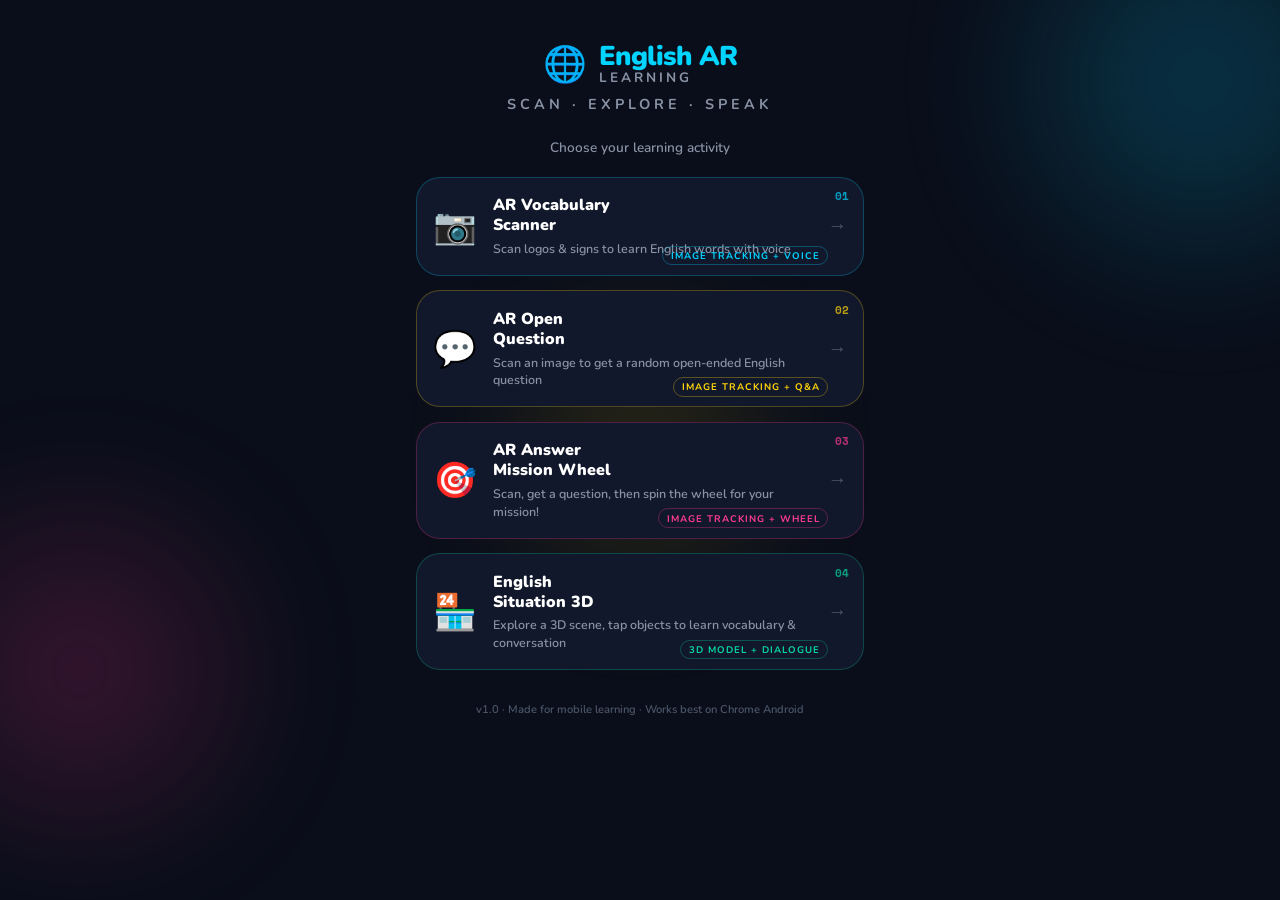
==== index.html @ 7bb354fb "Add files via upload" ====
<!DOCTYPE html>
<!-- v1.0 - English AR Learning | Main Menu -->
<html lang="en">
<head>
  <meta charset="UTF-8" />
  <meta name="viewport" content="width=device-width, initial-scale=1.0, maximum-scale=1.0, user-scalable=no" />
  <meta name="theme-color" content="#0a0e1a" />
  <title>English AR Learning</title>
  <link rel="stylesheet" href="style.css" />
  <link rel="preconnect" href="https://fonts.googleapis.com" />
  <link href="https://fonts.googleapis.com/css2?family=Nunito:wght@400;600;700;900&family=Space+Mono:wght@700&display=swap" rel="stylesheet" />
</head>
<body class="home-page">

  <!-- Background decoration -->
  <div class="bg-orb bg-orb-1"></div>
  <div class="bg-orb bg-orb-2"></div>
  <div class="bg-orb bg-orb-3"></div>

  <header class="site-header">
    <div class="header-logo">
      <span class="logo-icon">🌐</span>
      <div class="logo-text">
        <span class="logo-main">English AR</span>
        <span class="logo-sub">Learning</span>
      </div>
    </div>
    <p class="header-desc">Scan · Explore · Speak</p>
  </header>

  <main class="main-menu">
    <p class="menu-intro">Choose your learning activity</p>

    <div class="parts-grid">

      <!-- Part 1 -->
      <a href="part1/" class="part-card card-1">
        <div class="card-num">01</div>
        <div class="card-icon">📷</div>
        <div class="card-body">
          <h2 class="card-title">AR Vocabulary<br>Scanner</h2>
          <p class="card-desc">Scan logos &amp; signs to learn English words with voice</p>
        </div>
        <div class="card-tag">Image Tracking + Voice</div>
        <div class="card-arrow">→</div>
      </a>

      <!-- Part 2 -->
      <a href="part2/" class="part-card card-2">
        <div class="card-num">02</div>
        <div class="card-icon">💬</div>
        <div class="card-body">
          <h2 class="card-title">AR Open<br>Question</h2>
          <p class="card-desc">Scan an image to get a random open-ended English question</p>
        </div>
        <div class="card-tag">Image Tracking + Q&amp;A</div>
        <div class="card-arrow">→</div>
      </a>

      <!-- Part 3 -->
      <a href="part3/" class="part-card card-3">
        <div class="card-num">03</div>
        <div class="card-icon">🎯</div>
        <div class="card-body">
          <h2 class="card-title">AR Answer<br>Mission Wheel</h2>
          <p class="card-desc">Scan, get a question, then spin the wheel for your mission!</p>
        </div>
        <div class="card-tag">Image Tracking + Wheel</div>
        <div class="card-arrow">→</div>
      </a>

      <!-- Part 4 -->
      <a href="part4/" class="part-card card-4">
        <div class="card-num">04</div>
        <div class="card-icon">🏪</div>
        <div class="card-body">
          <h2 class="card-title">English<br>Situation 3D</h2>
          <p class="card-desc">Explore a 3D scene, tap objects to learn vocabulary &amp; conversation</p>
        </div>
        <div class="card-tag">3D Model + Dialogue</div>
        <div class="card-arrow">→</div>
      </a>

    </div>

    <footer class="site-footer">
      <p>v1.0 · Made for mobile learning · Works best on Chrome Android</p>
    </footer>
  </main>

  <script src="script.js"></script>
</body>
</html>
---- style.css ----
/* =============================================
   English AR Learning — Global Styles v1.0
   Design: Vibrant dark edu-tech, mobile-first
   ============================================= */

:root {
  /* Core palette */
  --bg-dark:      #0a0e1a;
  --bg-card:      #12182b;
  --bg-card2:     #1a2035;
  --cyan:         #00d4ff;
  --yellow:       #ffd60a;
  --pink:         #ff3b8f;
  --purple:       #9b5de5;
  --green:        #06d6a0;

  /* Part colors */
  --c1: #00d4ff;   /* Part 1 - cyan */
  --c2: #ffd60a;   /* Part 2 - yellow */
  --c3: #ff3b8f;   /* Part 3 - pink */
  --c4: #06d6a0;   /* Part 4 - green */

  /* Text */
  --text-white:  #ffffff;
  --text-muted:  #8892a4;
  --text-dim:    #4a5568;

  /* Typography */
  --font-main:   'Nunito', sans-serif;
  --font-mono:   'Space Mono', monospace;

  /* Spacing */
  --gap:   1rem;
  --r:     16px;
  --r-sm:  10px;
  --r-lg:  24px;
}

/* ── Reset ─────────────────────────────────── */
*, *::before, *::after { box-sizing: border-box; margin: 0; padding: 0; }
html { -webkit-tap-highlight-color: transparent; }
body {
  font-family: var(--font-main);
  background: var(--bg-dark);
  color: var(--text-white);
  min-height: 100vh;
  overflow-x: hidden;
  -webkit-font-smoothing: antialiased;
}
a { text-decoration: none; color: inherit; }
button { cursor: pointer; font-family: inherit; border: none; outline: none; }

/* ── Background orbs ───────────────────────── */
.bg-orb {
  position: fixed;
  border-radius: 50%;
  filter: blur(80px);
  opacity: 0.18;
  pointer-events: none;
  z-index: 0;
}
.bg-orb-1 {
  width: 320px; height: 320px;
  background: var(--cyan);
  top: -80px; right: -80px;
  animation: orb-float 8s ease-in-out infinite;
}
.bg-orb-2 {
  width: 280px; height: 280px;
  background: var(--pink);
  bottom: 10%; left: -60px;
  animation: orb-float 10s ease-in-out infinite reverse;
}
.bg-orb-3 {
  width: 200px; height: 200px;
  background: var(--yellow);
  top: 50%; left: 50%;
  transform: translate(-50%, -50%);
  animation: orb-float 12s ease-in-out infinite 2s;
}
@keyframes orb-float {
  0%, 100% { transform: translateY(0) scale(1); }
  50%       { transform: translateY(-30px) scale(1.08); }
}

/* ── Header ────────────────────────────────── */
.site-header {
  position: relative;
  z-index: 1;
  text-align: center;
  padding: 2.5rem 1rem 1rem;
}
.header-logo {
  display: flex;
  align-items: center;
  justify-content: center;
  gap: 0.75rem;
  margin-bottom: 0.4rem;
}
.logo-icon { font-size: 2.2rem; }
.logo-text  { display: flex; flex-direction: column; text-align: left; line-height: 1.1; }
.logo-main  { font-size: 1.7rem; font-weight: 900; color: var(--cyan); letter-spacing: -0.5px; }
.logo-sub   { font-size: 0.85rem; font-weight: 700; color: var(--text-muted); letter-spacing: 3px; text-transform: uppercase; }
.header-desc {
  font-size: 0.9rem;
  color: var(--text-muted);
  letter-spacing: 4px;
  text-transform: uppercase;
  font-weight: 700;
}

/* ── Main menu ─────────────────────────────── */
.main-menu {
  position: relative;
  z-index: 1;
  padding: 0.5rem 1rem 2rem;
  max-width: 480px;
  margin: 0 auto;
}
.menu-intro {
  text-align: center;
  font-size: 0.85rem;
  color: var(--text-muted);
  margin-bottom: 1.2rem;
  font-weight: 600;
}

/* ── Part cards ─────────────────────────────── */
.parts-grid {
  display: flex;
  flex-direction: column;
  gap: 0.9rem;
}
.part-card {
  position: relative;
  display: flex;
  align-items: center;
  gap: 1rem;
  background: var(--bg-card);
  border-radius: var(--r-lg);
  padding: 1.1rem 1rem;
  border: 1.5px solid rgba(255,255,255,0.06);
  overflow: hidden;
  transition: transform 0.18s ease, box-shadow 0.18s ease;
  -webkit-tap-highlight-color: transparent;
}
.part-card::before {
  content: '';
  position: absolute;
  inset: 0;
  opacity: 0;
  transition: opacity 0.2s;
  border-radius: inherit;
}
.part-card:active { transform: scale(0.97); }

/* Per-part color themes */
.card-1 { border-color: rgba(0,212,255,0.25); }
.card-1::before { background: linear-gradient(135deg, rgba(0,212,255,0.08), transparent); }
.card-1:active::before, .card-1:hover::before { opacity: 1; }
.card-1 .card-num { color: var(--c1); }
.card-1 .card-tag { color: var(--c1); border-color: rgba(0,212,255,0.3); }

.card-2 { border-color: rgba(255,214,10,0.25); }
.card-2::before { background: linear-gradient(135deg, rgba(255,214,10,0.08), transparent); }
.card-2:active::before, .card-2:hover::before { opacity: 1; }
.card-2 .card-num { color: var(--c2); }
.card-2 .card-tag { color: var(--c2); border-color: rgba(255,214,10,0.3); }

.card-3 { border-color: rgba(255,59,143,0.25); }
.card-3::before { background: linear-gradient(135deg, rgba(255,59,143,0.08), transparent); }
.card-3:active::before, .card-3:hover::before { opacity: 1; }
.card-3 .card-num { color: var(--c3); }
.card-3 .card-tag { color: var(--c3); border-color: rgba(255,59,143,0.3); }

.card-4 { border-color: rgba(6,214,160,0.25); }
.card-4::before { background: linear-gradient(135deg, rgba(6,214,160,0.08), transparent); }
.card-4:active::before, .card-4:hover::before { opacity: 1; }
.card-4 .card-num { color: var(--c4); }
.card-4 .card-tag { color: var(--c4); border-color: rgba(6,214,160,0.3); }

.card-num {
  font-family: var(--font-mono);
  font-size: 0.7rem;
  font-weight: 700;
  position: absolute;
  top: 0.6rem;
  right: 0.9rem;
  opacity: 0.7;
}
.card-icon { font-size: 2.2rem; flex-shrink: 0; }
.card-body  { flex: 1; min-width: 0; }
.card-title { font-size: 1rem; font-weight: 900; line-height: 1.25; margin-bottom: 0.3rem; }
.card-desc  { font-size: 0.78rem; color: var(--text-muted); line-height: 1.4; font-weight: 600; }
.card-tag {
  position: absolute;
  bottom: 0.6rem;
  right: 2.2rem;
  font-size: 0.6rem;
  font-weight: 700;
  letter-spacing: 1px;
  text-transform: uppercase;
  border: 1px solid;
  padding: 0.15rem 0.45rem;
  border-radius: 20px;
}
.card-arrow {
  font-size: 1.2rem;
  color: var(--text-dim);
  flex-shrink: 0;
}

/* ── Footer ────────────────────────────────── */
.site-footer {
  text-align: center;
  margin-top: 2rem;
  font-size: 0.7rem;
  color: var(--text-dim);
  font-weight: 600;
}

/* ══════════════════════════════════════════════
   AR PAGE SHARED STYLES (Parts 1–3)
   ══════════════════════════════════════════════ */
.ar-page { position: relative; width: 100%; height: 100vh; overflow: hidden; }

/* ── AR Back button ─────────────────────────── */
.ar-back-btn {
  position: fixed;
  top: 1rem;
  left: 1rem;
  z-index: 1000;
  background: rgba(10,14,26,0.85);
  border: 1.5px solid rgba(255,255,255,0.15);
  color: #fff;
  font-family: var(--font-main);
  font-size: 0.82rem;
  font-weight: 700;
  padding: 0.5rem 0.9rem;
  border-radius: 30px;
  backdrop-filter: blur(8px);
  display: flex;
  align-items: center;
  gap: 0.4rem;
}

/* ── AR Status badge ────────────────────────── */
.ar-status {
  position: fixed;
  top: 1rem;
  left: 50%;
  transform: translateX(-50%);
  z-index: 1000;
  background: rgba(10,14,26,0.85);
  border: 1.5px solid rgba(255,255,255,0.1);
  color: var(--text-muted);
  font-size: 0.75rem;
  font-weight: 700;
  padding: 0.35rem 0.9rem;
  border-radius: 20px;
  backdrop-filter: blur(8px);
  white-space: nowrap;
  letter-spacing: 1px;
  text-transform: uppercase;
  transition: all 0.3s;
}
.ar-status.scanning { color: var(--cyan); border-color: rgba(0,212,255,0.4); }
.ar-status.found    { color: var(--green); border-color: rgba(6,214,160,0.4); }

/* ── AR Popup card ─────────────────────────── */
.ar-popup {
  position: fixed;
  bottom: 0;
  left: 0; right: 0;
  z-index: 999;
  background: var(--bg-card);
  border-top: 2px solid rgba(255,255,255,0.08);
  border-radius: var(--r-lg) var(--r-lg) 0 0;
  padding: 1.2rem 1.2rem 2rem;
  transform: translateY(100%);
  transition: transform 0.35s cubic-bezier(0.34, 1.56, 0.64, 1);
  backdrop-filter: blur(20px);
}
.ar-popup.show { transform: translateY(0); }

/* Part 1 popup accent */
.ar-popup.accent-cyan { border-top-color: var(--cyan); }
.ar-popup.accent-yellow { border-top-color: var(--yellow); }
.ar-popup.accent-pink { border-top-color: var(--pink); }
.ar-popup.accent-green { border-top-color: var(--green); }

.popup-label {
  font-size: 0.65rem;
  font-weight: 800;
  letter-spacing: 3px;
  text-transform: uppercase;
  color: var(--text-muted);
  margin-bottom: 0.5rem;
}
.popup-word {
  font-size: 2.2rem;
  font-weight: 900;
  color: var(--cyan);
  margin-bottom: 0.5rem;
  line-height: 1.1;
}
.popup-word.yellow { color: var(--yellow); }
.popup-word.pink   { color: var(--pink); }
.popup-word.green  { color: var(--green); }

.popup-buttons {
  display: flex;
  gap: 0.6rem;
  flex-wrap: wrap;
  margin-top: 0.8rem;
}

/* ── Shared buttons ─────────────────────────── */
.btn {
  display: inline-flex;
  align-items: center;
  gap: 0.4rem;
  padding: 0.7rem 1.2rem;
  border-radius: 50px;
  font-family: var(--font-main);
  font-size: 0.88rem;
  font-weight: 800;
  transition: transform 0.12s, opacity 0.12s;
  -webkit-tap-highlight-color: transparent;
}
.btn:active { transform: scale(0.94); opacity: 0.85; }
.btn-cyan   { background: var(--cyan);   color: #000; }
.btn-yellow { background: var(--yellow); color: #000; }
.btn-pink   { background: var(--pink);   color: #fff; }
.btn-green  { background: var(--green);  color: #000; }
.btn-ghost  {
  background: rgba(255,255,255,0.07);
  color: #fff;
  border: 1.5px solid rgba(255,255,255,0.15);
}
.btn-ghost:active { background: rgba(255,255,255,0.12); }

.btn-lg { padding: 0.9rem 1.6rem; font-size: 1rem; }
.btn-sm { padding: 0.45rem 0.9rem; font-size: 0.78rem; }

/* ── Scan hint overlay ──────────────────────── */
.scan-hint {
  position: fixed;
  top: 50%;
  left: 50%;
  transform: translate(-50%, -50%);
  z-index: 998;
  text-align: center;
  pointer-events: none;
  transition: opacity 0.3s;
}
.scan-hint.hidden { opacity: 0; }
.scan-frame {
  width: 200px;
  height: 200px;
  border: 2.5px solid rgba(255,255,255,0.35);
  border-radius: 16px;
  margin: 0 auto 1rem;
  position: relative;
  animation: scan-pulse 2s ease-in-out infinite;
}
.scan-frame::before, .scan-frame::after {
  content: '';
  position: absolute;
  width: 30px; height: 30px;
}
.scan-frame::before {
  top: -4px; left: -4px;
  border-top: 4px solid var(--cyan);
  border-left: 4px solid var(--cyan);
  border-radius: 4px 0 0 0;
}
.scan-frame::after {
  bottom: -4px; right: -4px;
  border-bottom: 4px solid var(--cyan);
  border-right: 4px solid var(--cyan);
  border-radius: 0 0 4px 0;
}
.scan-line {
  position: absolute;
  left: 0; right: 0;
  height: 2px;
  background: linear-gradient(90deg, transparent, var(--cyan), transparent);
  animation: scan-line 2s ease-in-out infinite;
  top: 0;
}
@keyframes scan-line {
  0%   { top: 0%; opacity: 1; }
  100% { top: 100%; opacity: 0.3; }
}
@keyframes scan-pulse {
  0%, 100% { border-color: rgba(255,255,255,0.25); }
  50%       { border-color: rgba(255,255,255,0.6); }
}
.scan-hint-text {
  font-size: 0.8rem;
  font-weight: 700;
  color: rgba(255,255,255,0.6);
  letter-spacing: 1px;
}

/* ── Loading overlay ────────────────────────── */
.loading-overlay {
  position: fixed;
  inset: 0;
  background: var(--bg-dark);
  z-index: 2000;
  display: flex;
  flex-direction: column;
  align-items: center;
  justify-content: center;
  gap: 1rem;
  transition: opacity 0.5s;
}
.loading-overlay.hidden { opacity: 0; pointer-events: none; }
.loading-spinner {
  width: 50px; height: 50px;
  border: 3px solid rgba(255,255,255,0.1);
  border-top-color: var(--cyan);
  border-radius: 50%;
  animation: spin 0.8s linear infinite;
}
@keyframes spin { to { transform: rotate(360deg); } }
.loading-text { font-size: 0.85rem; color: var(--text-muted); font-weight: 700; }

/* ══════════════════════════════════════════════
   PART 4 — Situation 3D
   ══════════════════════════════════════════════ */
.p4-header {
  position: fixed;
  top: 0; left: 0; right: 0;
  z-index: 100;
  background: linear-gradient(180deg, rgba(10,14,26,0.95), transparent);
  padding: 1rem;
  display: flex;
  align-items: center;
  justify-content: space-between;
}
.p4-title {
  font-size: 1rem;
  font-weight: 900;
  color: var(--green);
}
.p4-scene-container {
  width: 100%;
  height: 100vh;
  position: relative;
}
.p4-info-panel {
  position: fixed;
  bottom: 0; left: 0; right: 0;
  z-index: 100;
  background: var(--bg-card);
  border-top: 2px solid var(--green);
  border-radius: var(--r-lg) var(--r-lg) 0 0;
  padding: 1.2rem 1.2rem 2.5rem;
  transform: translateY(100%);
  transition: transform 0.35s cubic-bezier(0.34, 1.56, 0.64, 1);
}
.p4-info-panel.show { transform: translateY(0); }
.p4-panel-label {
  font-size: 0.65rem;
  font-weight: 800;
  letter-spacing: 3px;
  text-transform: uppercase;
  color: var(--text-muted);
  margin-bottom: 0.4rem;
}
.p4-panel-word {
  font-size: 1.9rem;
  font-weight: 900;
  color: var(--green);
  margin-bottom: 0.3rem;
}
.p4-panel-dialogue {
  font-size: 0.85rem;
  line-height: 1.7;
  color: var(--text-muted);
  font-weight: 600;
}
.p4-panel-dialogue span { color: var(--text-white); }
.p4-panel-buttons {
  display: flex;
  gap: 0.6rem;
  margin-top: 0.9rem;
}

/* ── Utility ────────────────────────────────── */
.visually-hidden { display: none; }
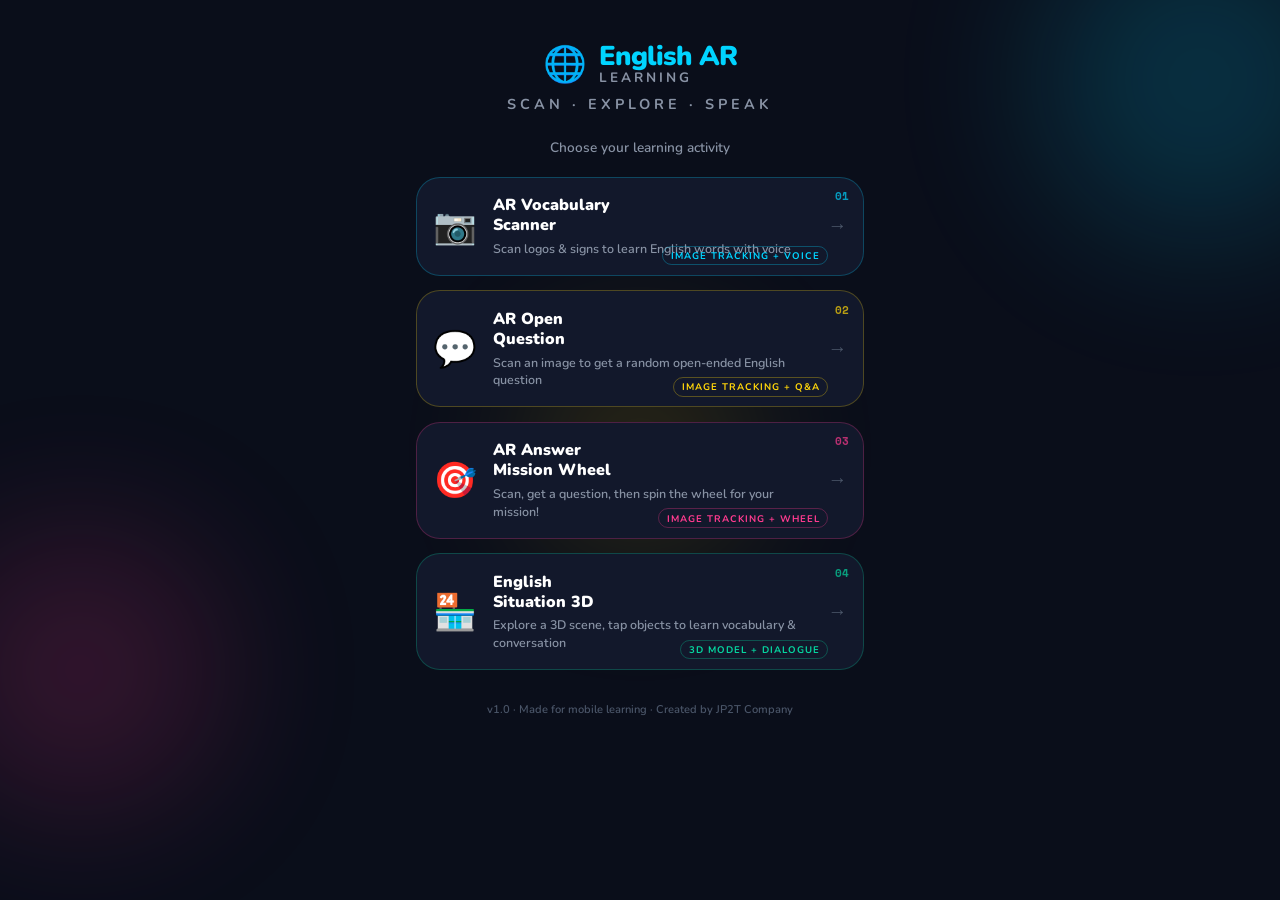
==== commit 4266240d: "Update index.html" ====
--- a/index.html
+++ b/index.html
@@ -6,10 +6,12 @@
   <meta name="viewport" content="width=device-width, initial-scale=1.0, maximum-scale=1.0, user-scalable=no" />
   <meta name="theme-color" content="#0a0e1a" />
   <title>English AR Learning</title>
-  <link rel="stylesheet" href="style.css" />
+
+  <link rel="stylesheet" href="style.css?v=home-ui-2" />
   <link rel="preconnect" href="https://fonts.googleapis.com" />
   <link href="https://fonts.googleapis.com/css2?family=Nunito:wght@400;600;700;900&family=Space+Mono:wght@700&display=swap" rel="stylesheet" />
 </head>
+
 <body class="home-page">
 
   <!-- Background decoration -->
@@ -37,10 +39,12 @@
       <a href="part1/" class="part-card card-1">
         <div class="card-num">01</div>
         <div class="card-icon">📷</div>
+
         <div class="card-body">
           <h2 class="card-title">AR Vocabulary<br>Scanner</h2>
           <p class="card-desc">Scan logos &amp; signs to learn English words with voice</p>
         </div>
+
         <div class="card-tag">Image Tracking + Voice</div>
         <div class="card-arrow">→</div>
       </a>
@@ -49,10 +53,12 @@
       <a href="part2/" class="part-card card-2">
         <div class="card-num">02</div>
         <div class="card-icon">💬</div>
+
         <div class="card-body">
           <h2 class="card-title">AR Open<br>Question</h2>
           <p class="card-desc">Scan an image to get a random open-ended English question</p>
         </div>
+
         <div class="card-tag">Image Tracking + Q&amp;A</div>
         <div class="card-arrow">→</div>
       </a>
@@ -61,10 +67,12 @@
       <a href="part3/" class="part-card card-3">
         <div class="card-num">03</div>
         <div class="card-icon">🎯</div>
+
         <div class="card-body">
           <h2 class="card-title">AR Answer<br>Mission Wheel</h2>
           <p class="card-desc">Scan, get a question, then spin the wheel for your mission!</p>
         </div>
+
         <div class="card-tag">Image Tracking + Wheel</div>
         <div class="card-arrow">→</div>
       </a>
@@ -73,10 +81,12 @@
       <a href="part4/" class="part-card card-4">
         <div class="card-num">04</div>
         <div class="card-icon">🏪</div>
+
         <div class="card-body">
           <h2 class="card-title">English<br>Situation 3D</h2>
           <p class="card-desc">Explore a 3D scene, tap objects to learn vocabulary &amp; conversation</p>
         </div>
+
         <div class="card-tag">3D Model + Dialogue</div>
         <div class="card-arrow">→</div>
       </a>
@@ -84,7 +94,7 @@
     </div>
 
     <footer class="site-footer">
-      <p>v1.0 · Made for mobile learning · Works best on Chrome Android</p>
+      <p>v1.0 · Made for mobile learning · Created by JP2T Company</p>
     </footer>
   </main>
 
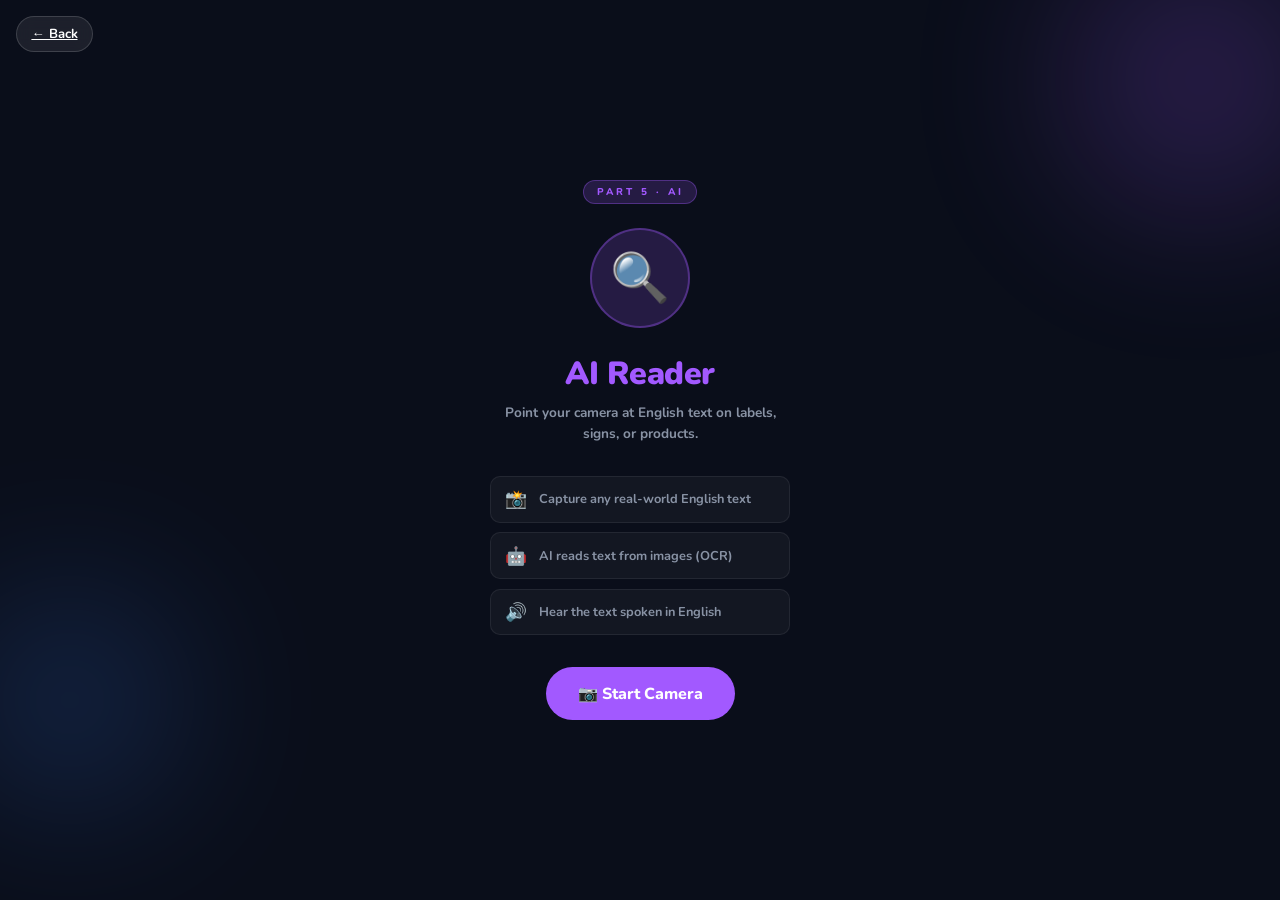
==== commit 9c5e57a6: "part 5" ====
--- a/index.html
+++ b/index.html
@@ -1,103 +1,991 @@
 <!DOCTYPE html>
-<!-- v1.0 - English AR Learning | Main Menu -->
+<!-- v1.0 - Part 5: AI Reader (Tesseract.js OCR) -->
 <html lang="en">
 <head>
   <meta charset="UTF-8" />
   <meta name="viewport" content="width=device-width, initial-scale=1.0, maximum-scale=1.0, user-scalable=no" />
   <meta name="theme-color" content="#0a0e1a" />
-  <title>English AR Learning</title>
-
-  <link rel="stylesheet" href="style.css?v=home-ui-2" />
-  <link rel="preconnect" href="https://fonts.googleapis.com" />
+  <title>Part 5 – AI Reader</title>
+
+  <!--
+    ✅ Tesseract.js loaded lazily (only when user presses Scan Text)
+    ✅ Web Speech API for TTS — no API key needed
+    ✅ Camera stream stopped on page exit
+    ✅ Image resized before OCR to protect mobile performance
+    ✅ No backend, no API keys
+  -->
   <link href="https://fonts.googleapis.com/css2?family=Nunito:wght@400;600;700;900&family=Space+Mono:wght@700&display=swap" rel="stylesheet" />
+
+  <style>
+    /* ══════════════════════════════════════════
+       CSS VARIABLES — match global style.css
+       ══════════════════════════════════════════ */
+    :root {
+      --bg-dark:     #0a0e1a;
+      --bg-card:     #12182b;
+      --bg-card2:    #1a2035;
+
+      /* Part 5 accent — indigo-violet */
+      --c5:          #a259ff;
+      --c5-dim:      rgba(162, 89, 255, 0.18);
+      --c5-border:   rgba(162, 89, 255, 0.35);
+      --c5-glow:     rgba(162, 89, 255, 0.5);
+
+      --cyan:        #00d4ff;
+      --green:       #06d6a0;
+      --pink:        #ff3b8f;
+
+      --text-white:  #ffffff;
+      --text-muted:  #8892a4;
+      --text-dim:    #4a5568;
+
+      --font-main:   'Nunito', sans-serif;
+      --font-mono:   'Space Mono', monospace;
+      --r:           16px;
+      --r-lg:        24px;
+      --r-sm:        10px;
+    }
+
+    /* ── Reset ──────────────────────────────── */
+    *, *::before, *::after { box-sizing: border-box; margin: 0; padding: 0; }
+    html { -webkit-tap-highlight-color: transparent; }
+    body {
+      font-family: var(--font-main);
+      background: var(--bg-dark);
+      color: var(--text-white);
+      height: 100vh;
+      overflow: hidden;
+      -webkit-font-smoothing: antialiased;
+    }
+    button {
+      cursor: pointer;
+      font-family: inherit;
+      border: none;
+      outline: none;
+      -webkit-tap-highlight-color: transparent;
+    }
+
+    /* ══════════════════════════════════════════
+       SCREEN SYSTEM
+       Only one screen visible at a time.
+       ══════════════════════════════════════════ */
+    .screen {
+      position: fixed;
+      inset: 0;
+      display: flex;
+      flex-direction: column;
+      align-items: center;
+      justify-content: center;
+      transition: opacity 0.3s ease;
+      z-index: 1;
+    }
+    .screen.hidden {
+      opacity: 0;
+      pointer-events: none;
+    }
+
+    /* ══════════════════════════════════════════
+       SCREEN 1 — START SCREEN
+       ══════════════════════════════════════════ */
+    #screen-start {
+      background: var(--bg-dark);
+      padding: 2rem 1.5rem;
+      text-align: center;
+      gap: 0;
+    }
+
+    /* Background orbs */
+    .orb {
+      position: absolute;
+      border-radius: 50%;
+      filter: blur(80px);
+      opacity: 0.2;
+      pointer-events: none;
+    }
+    .orb-1 {
+      width: 280px; height: 280px;
+      background: var(--c5);
+      top: -60px; right: -60px;
+      animation: orb-float 8s ease-in-out infinite;
+    }
+    .orb-2 {
+      width: 220px; height: 220px;
+      background: #3b82f6;
+      bottom: 10%; left: -40px;
+      animation: orb-float 11s ease-in-out infinite reverse;
+    }
+    @keyframes orb-float {
+      0%, 100% { transform: translateY(0) scale(1); }
+      50%       { transform: translateY(-25px) scale(1.06); }
+    }
+
+    /* Back button */
+    .back-btn {
+      position: fixed;
+      top: 1rem;
+      left: 1rem;
+      z-index: 900;
+      background: rgba(255,255,255,0.08);
+      border: 1.5px solid rgba(255,255,255,0.15);
+      color: #fff;
+      font-size: 0.82rem;
+      font-weight: 700;
+      padding: 0.5rem 0.9rem;
+      border-radius: 30px;
+      backdrop-filter: blur(8px);
+    }
+
+    /* Part badge */
+    .part-badge {
+      font-size: 0.62rem;
+      font-weight: 800;
+      letter-spacing: 3px;
+      text-transform: uppercase;
+      color: var(--c5);
+      border: 1.5px solid var(--c5-border);
+      padding: 0.25rem 0.8rem;
+      border-radius: 20px;
+      margin-bottom: 1.5rem;
+      background: var(--c5-dim);
+      display: inline-block;
+    }
+
+    /* Icon ring */
+    .start-icon-ring {
+      width: 100px;
+      height: 100px;
+      border-radius: 50%;
+      background: var(--c5-dim);
+      border: 2.5px solid var(--c5-border);
+      display: flex;
+      align-items: center;
+      justify-content: center;
+      font-size: 3rem;
+      margin: 0 auto 1.5rem;
+      position: relative;
+      animation: ring-pulse 3s ease-in-out infinite;
+    }
+    @keyframes ring-pulse {
+      0%, 100% { box-shadow: 0 0 0 0 var(--c5-glow); }
+      50%       { box-shadow: 0 0 0 16px rgba(162,89,255,0); }
+    }
+
+    .start-title {
+      font-size: 2rem;
+      font-weight: 900;
+      color: var(--c5);
+      margin-bottom: 0.4rem;
+      letter-spacing: -0.5px;
+    }
+    .start-subtitle {
+      font-size: 0.85rem;
+      color: var(--text-muted);
+      font-weight: 700;
+      line-height: 1.55;
+      max-width: 280px;
+      margin: 0 auto 2rem;
+    }
+
+    /* Feature list */
+    .features {
+      display: flex;
+      flex-direction: column;
+      gap: 0.6rem;
+      margin-bottom: 2rem;
+      text-align: left;
+      width: 100%;
+      max-width: 300px;
+    }
+    .feature-item {
+      display: flex;
+      align-items: center;
+      gap: 0.7rem;
+      background: rgba(255,255,255,0.04);
+      border: 1px solid rgba(255,255,255,0.07);
+      padding: 0.65rem 0.9rem;
+      border-radius: var(--r-sm);
+    }
+    .feature-icon { font-size: 1.1rem; }
+    .feature-text { font-size: 0.8rem; font-weight: 700; color: var(--text-muted); }
+
+    /* ── Shared button styles ─────────────────── */
+    .btn {
+      display: inline-flex;
+      align-items: center;
+      gap: 0.4rem;
+      padding: 0.78rem 1.4rem;
+      border-radius: 50px;
+      font-size: 0.92rem;
+      font-weight: 800;
+      font-family: var(--font-main);
+      transition: transform 0.12s, opacity 0.12s;
+    }
+    .btn:active  { transform: scale(0.94); opacity: 0.85; }
+    .btn:disabled { opacity: 0.4; pointer-events: none; }
+
+    .btn-purple { background: var(--c5); color: #fff; }
+    .btn-purple:hover { background: #b36fff; }
+
+    .btn-ghost {
+      background: rgba(255,255,255,0.07);
+      color: #fff;
+      border: 1.5px solid rgba(255,255,255,0.15);
+    }
+    .btn-cyan  { background: var(--cyan);  color: #000; }
+    .btn-green { background: var(--green); color: #000; }
+    .btn-lg { padding: 0.95rem 2rem; font-size: 1rem; }
+
+    /* ══════════════════════════════════════════
+       SCREEN 2 — CAMERA SCREEN
+       ══════════════════════════════════════════ */
+    #screen-camera {
+      background: #000;
+      padding: 0;
+      justify-content: flex-start;
+    }
+
+    /* Fullscreen video */
+    #camera-video {
+      position: fixed;
+      inset: 0;
+      width: 100%;
+      height: 100%;
+      object-fit: cover;
+      z-index: 0;
+    }
+
+    /* ── Status badge ─────────────────────────── */
+    #cam-status {
+      position: fixed;
+      top: 1rem;
+      left: 50%;
+      transform: translateX(-50%);
+      z-index: 200;
+      font-size: 0.72rem;
+      font-weight: 800;
+      letter-spacing: 2px;
+      text-transform: uppercase;
+      padding: 0.35rem 1rem;
+      border-radius: 20px;
+      white-space: nowrap;
+      backdrop-filter: blur(10px);
+      transition: all 0.3s;
+
+      background: rgba(10,14,26,0.85);
+      border: 1.5px solid rgba(255,255,255,0.1);
+      color: var(--text-muted);
+    }
+    #cam-status.status-ready   { color: var(--c5);   border-color: var(--c5-border); }
+    #cam-status.status-reading { color: var(--cyan);  border-color: rgba(0,212,255,0.4); }
+    #cam-status.status-done    { color: var(--green); border-color: rgba(6,214,160,0.4); }
+    #cam-status.status-error   { color: var(--pink);  border-color: rgba(255,59,143,0.4); }
+
+    /* ── Scan frame overlay ───────────────────── */
+    #scan-frame-wrap {
+      position: fixed;
+      top: 50%;
+      left: 50%;
+      transform: translate(-50%, -54%);
+      z-index: 100;
+      pointer-events: none;
+      transition: opacity 0.3s;
+    }
+    #scan-frame-wrap.hidden { opacity: 0; }
+
+    .scan-box {
+      width: min(320px, 82vw);
+      height: min(200px, 30vh);
+      position: relative;
+    }
+
+    /* Corner brackets */
+    .scan-box::before, .scan-box::after,
+    .scan-corner-br, .scan-corner-bl {
+      content: '';
+      position: absolute;
+      width: 28px; height: 28px;
+    }
+    .scan-box::before {
+      top: 0; left: 0;
+      border-top: 3px solid var(--c5);
+      border-left: 3px solid var(--c5);
+      border-radius: 4px 0 0 0;
+    }
+    .scan-box::after {
+      top: 0; right: 0;
+      border-top: 3px solid var(--c5);
+      border-right: 3px solid var(--c5);
+      border-radius: 0 4px 0 0;
+    }
+    .scan-corner-br {
+      bottom: 0; right: 0;
+      border-bottom: 3px solid var(--c5);
+      border-right: 3px solid var(--c5);
+      border-radius: 0 0 4px 0;
+    }
+    .scan-corner-bl {
+      bottom: 0; left: 0;
+      border-bottom: 3px solid var(--c5);
+      border-left: 3px solid var(--c5);
+      border-radius: 0 0 0 4px;
+    }
+
+    /* Scanning animation — horizontal sweep line */
+    .scan-sweep {
+      position: absolute;
+      left: 4px; right: 4px;
+      height: 2px;
+      background: linear-gradient(90deg, transparent 0%, var(--c5) 30%, #fff 50%, var(--c5) 70%, transparent 100%);
+      animation: sweep 2s ease-in-out infinite;
+      opacity: 0;
+      border-radius: 2px;
+    }
+    .scan-sweep.active { opacity: 1; }
+
+    @keyframes sweep {
+      0%   { top: 4px;   opacity: 0.9; }
+      50%  { opacity: 1; }
+      100% { top: calc(100% - 6px); opacity: 0.3; }
+    }
+
+    /* Subtle box fill */
+    .scan-fill {
+      position: absolute;
+      inset: 0;
+      border: 1px solid rgba(162,89,255,0.2);
+      border-radius: 3px;
+    }
+
+    /* Aim hint text */
+    .scan-hint-text {
+      text-align: center;
+      margin-top: 0.75rem;
+      font-size: 0.72rem;
+      font-weight: 700;
+      color: rgba(255,255,255,0.5);
+      letter-spacing: 1px;
+      text-transform: uppercase;
+    }
+
+    /* ── Scan button ──────────────────────────── */
+    #btn-scan {
+      position: fixed;
+      bottom: max(2.5rem, env(safe-area-inset-bottom, 2.5rem));
+      left: 50%;
+      transform: translateX(-50%);
+      z-index: 200;
+      min-width: 180px;
+      justify-content: center;
+      box-shadow: 0 0 24px rgba(162,89,255,0.4);
+      transition: transform 0.12s, opacity 0.12s, box-shadow 0.2s;
+    }
+    #btn-scan:not(:disabled):active {
+      transform: translateX(-50%) scale(0.93);
+      box-shadow: 0 0 10px rgba(162,89,255,0.2);
+    }
+    #btn-scan.hidden { opacity: 0; pointer-events: none; }
+
+    /* ══════════════════════════════════════════
+       PROGRESS BAR (shown during OCR)
+       ══════════════════════════════════════════ */
+    #ocr-progress-wrap {
+      position: fixed;
+      top: 0; left: 0; right: 0;
+      z-index: 300;
+      height: 3px;
+      background: rgba(255,255,255,0.08);
+      transition: opacity 0.3s;
+    }
+    #ocr-progress-wrap.hidden { opacity: 0; }
+    #ocr-progress-bar {
+      height: 100%;
+      width: 0%;
+      background: linear-gradient(90deg, var(--c5), var(--cyan));
+      border-radius: 0 2px 2px 0;
+      transition: width 0.25s ease;
+    }
+
+    /* ══════════════════════════════════════════
+       RESULT POPUP (slides up from bottom)
+       Matches design of Part 1–4 popups.
+       ══════════════════════════════════════════ */
+    #result-popup {
+      position: fixed;
+      bottom: 0; left: 0; right: 0;
+      z-index: 400;
+      background: var(--bg-card);
+      border-top: 2.5px solid var(--c5);
+      border-radius: 22px 22px 0 0;
+      padding: 1.3rem 1.3rem max(2.2rem, env(safe-area-inset-bottom, 2.2rem));
+      transform: translateY(100%);
+      transition: transform 0.38s cubic-bezier(0.34, 1.56, 0.64, 1);
+    }
+    #result-popup.show { transform: translateY(0); }
+
+    /* Drag handle */
+    .popup-handle {
+      width: 40px; height: 4px;
+      background: rgba(255,255,255,0.15);
+      border-radius: 2px;
+      margin: 0 auto 1rem;
+    }
+
+    #result-label {
+      font-size: 0.62rem;
+      font-weight: 800;
+      letter-spacing: 3px;
+      text-transform: uppercase;
+      color: var(--c5);
+      margin-bottom: 0.55rem;
+    }
+
+    #result-text {
+      font-size: 1.1rem;
+      font-weight: 700;
+      color: var(--text-white);
+      line-height: 1.6;
+      max-height: 160px;
+      overflow-y: auto;
+      margin-bottom: 0.9rem;
+      padding-right: 0.3rem;
+
+      /* Custom scrollbar */
+      scrollbar-width: thin;
+      scrollbar-color: var(--c5) transparent;
+    }
+    #result-text::-webkit-scrollbar { width: 4px; }
+    #result-text::-webkit-scrollbar-track { background: transparent; }
+    #result-text::-webkit-scrollbar-thumb { background: var(--c5); border-radius: 2px; }
+
+    /* Error state */
+    #result-text.error {
+      color: var(--pink);
+      font-size: 0.9rem;
+      font-style: italic;
+    }
+
+    /* Speak speaking animation */
+    @keyframes speak-pulse {
+      0%, 100% { box-shadow: 0 0 0 0 rgba(6,214,160,0.5); }
+      50%       { box-shadow: 0 0 0 8px rgba(6,214,160,0); }
+    }
+    #btn-speak-result.speaking {
+      animation: speak-pulse 1s ease-in-out infinite;
+    }
+
+    .popup-buttons {
+      display: flex;
+      gap: 0.6rem;
+      flex-wrap: wrap;
+    }
+
+    /* ══════════════════════════════════════════
+       LOADING OVERLAY (lazy Tesseract download)
+       ══════════════════════════════════════════ */
+    #lib-loading {
+      position: fixed;
+      inset: 0;
+      background: rgba(10,14,26,0.92);
+      z-index: 500;
+      display: flex;
+      flex-direction: column;
+      align-items: center;
+      justify-content: center;
+      gap: 1rem;
+      transition: opacity 0.4s;
+    }
+    #lib-loading.hidden { opacity: 0; pointer-events: none; }
+
+    .lib-spinner {
+      width: 48px; height: 48px;
+      border: 3px solid rgba(255,255,255,0.08);
+      border-top-color: var(--c5);
+      border-radius: 50%;
+      animation: spin 0.75s linear infinite;
+    }
+    @keyframes spin { to { transform: rotate(360deg); } }
+
+    .lib-text {
+      font-size: 0.82rem;
+      font-weight: 700;
+      color: var(--text-muted);
+    }
+
+    /* hidden canvas for OCR capture */
+    #capture-canvas { display: none; }
+  </style>
 </head>
-
-<body class="home-page">
-
-  <!-- Background decoration -->
-  <div class="bg-orb bg-orb-1"></div>
-  <div class="bg-orb bg-orb-2"></div>
-  <div class="bg-orb bg-orb-3"></div>
-
-  <header class="site-header">
-    <div class="header-logo">
-      <span class="logo-icon">🌐</span>
-      <div class="logo-text">
-        <span class="logo-main">English AR</span>
-        <span class="logo-sub">Learning</span>
+<body>
+
+  <!-- Hidden canvas for frame capture -->
+  <canvas id="capture-canvas"></canvas>
+
+  <!-- ═══════════════════════════════════════════
+       SCREEN 1 — START
+       ═══════════════════════════════════════════ -->
+  <div id="screen-start" class="screen">
+
+    <!-- background orbs -->
+    <div class="orb orb-1"></div>
+    <div class="orb orb-2"></div>
+
+    <!-- Back to main menu -->
+    <a href="../" class="back-btn">← Back</a>
+
+    <span class="part-badge">Part 5 · AI</span>
+
+    <div class="start-icon-ring">🔍</div>
+
+    <h1 class="start-title">AI Reader</h1>
+    <p class="start-subtitle">
+      Point your camera at English text on labels, signs, or products.
+    </p>
+
+    <!-- Feature highlights -->
+    <div class="features">
+      <div class="feature-item">
+        <span class="feature-icon">📸</span>
+        <span class="feature-text">Capture any real-world English text</span>
+      </div>
+      <div class="feature-item">
+        <span class="feature-icon">🤖</span>
+        <span class="feature-text">AI reads text from images (OCR)</span>
+      </div>
+      <div class="feature-item">
+        <span class="feature-icon">🔊</span>
+        <span class="feature-text">Hear the text spoken in English</span>
       </div>
     </div>
-    <p class="header-desc">Scan · Explore · Speak</p>
-  </header>
-
-  <main class="main-menu">
-    <p class="menu-intro">Choose your learning activity</p>
-
-    <div class="parts-grid">
-
-      <!-- Part 1 -->
-      <a href="part1/" class="part-card card-1">
-        <div class="card-num">01</div>
-        <div class="card-icon">📷</div>
-
-        <div class="card-body">
-          <h2 class="card-title">AR Vocabulary<br>Scanner</h2>
-          <p class="card-desc">Scan logos &amp; signs to learn English words with voice</p>
-        </div>
-
-        <div class="card-tag">Image Tracking + Voice</div>
-        <div class="card-arrow">→</div>
-      </a>
-
-      <!-- Part 2 -->
-      <a href="part2/" class="part-card card-2">
-        <div class="card-num">02</div>
-        <div class="card-icon">💬</div>
-
-        <div class="card-body">
-          <h2 class="card-title">AR Open<br>Question</h2>
-          <p class="card-desc">Scan an image to get a random open-ended English question</p>
-        </div>
-
-        <div class="card-tag">Image Tracking + Q&amp;A</div>
-        <div class="card-arrow">→</div>
-      </a>
-
-      <!-- Part 3 -->
-      <a href="part3/" class="part-card card-3">
-        <div class="card-num">03</div>
-        <div class="card-icon">🎯</div>
-
-        <div class="card-body">
-          <h2 class="card-title">AR Answer<br>Mission Wheel</h2>
-          <p class="card-desc">Scan, get a question, then spin the wheel for your mission!</p>
-        </div>
-
-        <div class="card-tag">Image Tracking + Wheel</div>
-        <div class="card-arrow">→</div>
-      </a>
-
-      <!-- Part 4 -->
-      <a href="part4/" class="part-card card-4">
-        <div class="card-num">04</div>
-        <div class="card-icon">🏪</div>
-
-        <div class="card-body">
-          <h2 class="card-title">English<br>Situation 3D</h2>
-          <p class="card-desc">Explore a 3D scene, tap objects to learn vocabulary &amp; conversation</p>
-        </div>
-
-        <div class="card-tag">3D Model + Dialogue</div>
-        <div class="card-arrow">→</div>
-      </a>
-
+
+    <button class="btn btn-purple btn-lg" id="btn-start-camera" onclick="startCamera()">
+      📷 Start Camera
+    </button>
+
+  </div>
+
+  <!-- ═══════════════════════════════════════════
+       SCREEN 2 — CAMERA + SCAN
+       ═══════════════════════════════════════════ -->
+  <div id="screen-camera" class="screen hidden">
+
+    <!-- Back button (always visible) -->
+    <button class="back-btn" onclick="exitCamera()">← Back</button>
+
+    <!-- Fullscreen video feed -->
+    <video id="camera-video" autoplay playsinline muted></video>
+
+    <!-- OCR progress bar (top strip) -->
+    <div id="ocr-progress-wrap" class="hidden">
+      <div id="ocr-progress-bar"></div>
     </div>
 
-    <footer class="site-footer">
-      <p>v1.0 · Made for mobile learning · Created by JP2T Company</p>
-    </footer>
-  </main>
-
-  <script src="script.js"></script>
+    <!-- Status badge -->
+    <div id="cam-status" class="status-ready">📷 READY</div>
+
+    <!-- Scan frame -->
+    <div id="scan-frame-wrap">
+      <div class="scan-box">
+        <div class="scan-fill"></div>
+        <div class="scan-corner-br"></div>
+        <div class="scan-corner-bl"></div>
+        <div class="scan-sweep" id="scan-sweep"></div>
+      </div>
+      <p class="scan-hint-text">Aim at English text</p>
+    </div>
+
+    <!-- Primary action button -->
+    <button class="btn btn-purple btn-lg" id="btn-scan" onclick="doScan()">
+      🔍 Scan Text
+    </button>
+
+    <!-- ── Result Popup ── -->
+    <div id="result-popup">
+      <div class="popup-handle"></div>
+      <div id="result-label">TEXT FOUND</div>
+      <div id="result-text"></div>
+      <div class="popup-buttons">
+        <button class="btn btn-green" id="btn-speak-result" onclick="speakResult()">
+          🔊 Speak
+        </button>
+        <button class="btn btn-ghost" id="btn-scan-again" onclick="scanAgain()">
+          🔄 Scan Again
+        </button>
+      </div>
+    </div>
+
+  </div>
+
+  <!-- ═══════════════════════════════════════════
+       LIBRARY LOADING OVERLAY
+       Shown while Tesseract.js is downloading
+       ═══════════════════════════════════════════ -->
+  <div id="lib-loading" class="hidden">
+    <div class="lib-spinner"></div>
+    <p class="lib-text" id="lib-loading-text">Loading AI engine…</p>
+  </div>
+
+  <!-- ═══════════════════════════════════════════
+       JAVASCRIPT
+       ═══════════════════════════════════════════ -->
+  <script>
+    'use strict';
+
+    // ══════════════════════════════════════════
+    // STATE
+    // ══════════════════════════════════════════
+    let cameraStream    = null;   // MediaStream from getUserMedia
+    let tesseractWorker = null;   // Tesseract.js worker (lazy loaded)
+    let isScanning      = false;  // lock to prevent double scan
+    let lastResultText  = '';     // last OCR result for speak
+
+    // ── DOM refs ─────────────────────────────
+    const screenStart   = document.getElementById('screen-start');
+    const screenCamera  = document.getElementById('screen-camera');
+    const camVideo      = document.getElementById('camera-video');
+    const camStatus     = document.getElementById('cam-status');
+    const scanFrameWrap = document.getElementById('scan-frame-wrap');
+    const scanSweep     = document.getElementById('scan-sweep');
+    const btnScan       = document.getElementById('btn-scan');
+    const resultPopup   = document.getElementById('result-popup');
+    const resultText    = document.getElementById('result-text');
+    const resultLabel   = document.getElementById('result-label');
+    const progressWrap  = document.getElementById('ocr-progress-wrap');
+    const progressBar   = document.getElementById('ocr-progress-bar');
+    const libLoading    = document.getElementById('lib-loading');
+    const libLoadingTxt = document.getElementById('lib-loading-text');
+    const captureCanvas = document.getElementById('capture-canvas');
+    const captureCtx    = captureCanvas.getContext('2d');
+    const btnSpeakResult = document.getElementById('btn-speak-result');
+
+    // ══════════════════════════════════════════
+    // SCREEN TRANSITIONS
+    // ══════════════════════════════════════════
+    function showScreen(screenEl) {
+      screenStart.classList.add('hidden');
+      screenCamera.classList.add('hidden');
+      screenEl.classList.remove('hidden');
+    }
+
+    // ══════════════════════════════════════════
+    // CAMERA
+    // ══════════════════════════════════════════
+    async function startCamera() {
+      const btn = document.getElementById('btn-start-camera');
+      btn.textContent = '⏳ Starting…';
+      btn.disabled    = true;
+
+      try {
+        // Request back camera on mobile, any camera on desktop
+        const constraints = {
+          video: {
+            facingMode: { ideal: 'environment' }, // back camera
+            width:      { ideal: 1280 },
+            height:     { ideal: 720 }
+          },
+          audio: false
+        };
+
+        cameraStream = await navigator.mediaDevices.getUserMedia(constraints);
+        camVideo.srcObject = cameraStream;
+
+        // Wait for video metadata before showing camera screen
+        await new Promise(resolve => {
+          camVideo.onloadedmetadata = resolve;
+        });
+
+        showScreen(screenCamera);
+        setStatus('ready', '📷 READY');
+
+      } catch (err) {
+        console.error('[Part5] Camera error:', err);
+        btn.textContent = '📷 Start Camera';
+        btn.disabled    = false;
+
+        let msg = 'Could not access camera.';
+        if (err.name === 'NotAllowedError')     msg = 'Camera permission denied. Please allow access.';
+        else if (err.name === 'NotFoundError')  msg = 'No camera found on this device.';
+        else if (err.name === 'NotReadableError') msg = 'Camera is in use by another app.';
+
+        alert(msg);
+      }
+    }
+
+    function exitCamera() {
+      stopCamera();
+      stopSpeech();
+      showScreen(screenStart);
+      document.getElementById('btn-start-camera').textContent = '📷 Start Camera';
+      document.getElementById('btn-start-camera').disabled = false;
+      resetPopup();
+    }
+
+    function stopCamera() {
+      if (cameraStream) {
+        cameraStream.getTracks().forEach(track => track.stop());
+        cameraStream = null;
+      }
+      camVideo.srcObject = null;
+    }
+
+    // ══════════════════════════════════════════
+    // STATUS HELPER
+    // ══════════════════════════════════════════
+    function setStatus(type, text) {
+      camStatus.textContent  = text;
+      camStatus.className    = `status-${type}`;
+    }
+
+    // ══════════════════════════════════════════
+    // TESSERACT LAZY LOAD
+    // Load Tesseract.js only on first scan press.
+    // ══════════════════════════════════════════
+    async function ensureTesseract() {
+      if (tesseractWorker) return; // already loaded
+
+      libLoading.classList.remove('hidden');
+      libLoadingTxt.textContent = 'Loading AI engine (first time only)…';
+
+      // Dynamically inject Tesseract.js script
+      await new Promise((resolve, reject) => {
+        if (document.getElementById('tesseract-script')) {
+          resolve(); return;
+        }
+        const s  = document.createElement('script');
+        s.id     = 'tesseract-script';
+        s.src    = 'https://unpkg.com/tesseract.js@5/dist/tesseract.min.js';
+        s.onload = resolve;
+        s.onerror = reject;
+        document.head.appendChild(s);
+      });
+
+      libLoadingTxt.textContent = 'Initializing…';
+
+      // Create Tesseract worker (English only for performance)
+      tesseractWorker = await Tesseract.createWorker('eng', 1, {
+        logger: m => {
+          // m.status: 'loading tesseract core' | 'initializing api' | 'recognizing text'
+          if (m.status === 'recognizing text') {
+            const pct = Math.round((m.progress || 0) * 100);
+            setStatus('reading', `🤖 READING ${pct}%`);
+            progressBar.style.width = `${pct}%`;
+          }
+        }
+      });
+
+      libLoading.classList.add('hidden');
+    }
+
+    // ══════════════════════════════════════════
+    // OCR SCAN
+    // ══════════════════════════════════════════
+    async function doScan() {
+      if (isScanning) return;
+      isScanning = true;
+
+      // Close popup if open
+      resetPopup();
+      scanSweep.classList.remove('active');
+
+      try {
+        // Load Tesseract.js if not yet loaded
+        await ensureTesseract();
+        libLoading.classList.add('hidden');
+
+        setStatus('reading', '📸 CAPTURING…');
+        btnScan.disabled = true;
+
+        // ── Capture frame from video ───────────
+        // Crop to scan-box area for better OCR accuracy
+        const vw = camVideo.videoWidth;
+        const vh = camVideo.videoHeight;
+
+        // Scan box is ~82vw × 30vh on screen, map to video pixels
+        const screenW  = window.innerWidth;
+        const screenH  = window.innerHeight;
+        const boxW_pct = 0.82;
+        const boxH_pct = 0.30;
+
+        // Scale factors from screen → video
+        const sx = vw / screenW;
+        const sy = vh / screenH;
+
+        // Box center is at screen center (~54% from top of video area)
+        const boxScreenW = screenW * boxW_pct;
+        const boxScreenH = screenH * boxH_pct;
+        const boxLeft    = (screenW - boxScreenW) / 2;
+        const boxTop     = (screenH - boxScreenH) / 2 - screenH * 0.04;
+
+        // Convert to video coords
+        const cropX = Math.max(0, boxLeft * sx);
+        const cropY = Math.max(0, boxTop  * sy);
+        const cropW = Math.min(boxScreenW * sx, vw - cropX);
+        const cropH = Math.min(boxScreenH * sy, vh - cropY);
+
+        // Draw cropped region onto canvas
+        // Target max width 800px for mobile performance
+        const maxW      = 800;
+        const scale     = Math.min(1, maxW / cropW);
+        const outW      = Math.round(cropW * scale);
+        const outH      = Math.round(cropH * scale);
+
+        captureCanvas.width  = outW;
+        captureCanvas.height = outH;
+        captureCtx.drawImage(camVideo, cropX, cropY, cropW, cropH, 0, 0, outW, outH);
+
+        // Optional: slight contrast boost for OCR accuracy
+        boostContrast(captureCtx, outW, outH);
+
+        // ── Run OCR ────────────────────────────
+        setStatus('reading', '🤖 READING…');
+        progressWrap.classList.remove('hidden');
+        progressBar.style.width = '5%';
+        scanSweep.classList.add('active');
+
+        const result = await tesseractWorker.recognize(captureCanvas);
+        const rawText = (result.data?.text || '').trim();
+
+        // Clean up: remove noise characters, collapse whitespace
+        const cleaned = rawText
+          .replace(/[^a-zA-Z0-9 \n.,!?;:'"()\-–—%@#&+=/\\$€£¥°]/g, '')
+          .replace(/\s{3,}/g, '\n')
+          .replace(/^\s+|\s+$/gm, '')
+          .trim();
+
+        progressBar.style.width = '100%';
+        setTimeout(() => {
+          progressWrap.classList.add('hidden');
+          progressBar.style.width = '0%';
+        }, 600);
+
+        scanSweep.classList.remove('active');
+
+        if (cleaned.length < 2) {
+          showError('No readable text found. Try again.');
+        } else {
+          showResult(cleaned);
+        }
+
+      } catch (err) {
+        console.error('[Part5] Scan error:', err);
+        showError('Scan failed. Please try again.');
+        progressWrap.classList.add('hidden');
+        scanSweep.classList.remove('active');
+      } finally {
+        isScanning   = false;
+        btnScan.disabled = false;
+      }
+    }
+
+    // ── Simple contrast boost via ImageData ──
+    function boostContrast(ctx, w, h) {
+      try {
+        const imageData = ctx.getImageData(0, 0, w, h);
+        const data = imageData.data;
+        const factor = 1.3; // contrast factor
+        const intercept = 128 * (1 - factor);
+        for (let i = 0; i < data.length; i += 4) {
+          data[i]   = Math.min(255, Math.max(0, data[i]   * factor + intercept)); // R
+          data[i+1] = Math.min(255, Math.max(0, data[i+1] * factor + intercept)); // G
+          data[i+2] = Math.min(255, Math.max(0, data[i+2] * factor + intercept)); // B
+        }
+        ctx.putImageData(imageData, 0, 0);
+      } catch (e) {
+        // Ignore canvas security errors (cross-origin) — shouldn't happen here
+      }
+    }
+
+    // ══════════════════════════════════════════
+    // RESULT / ERROR DISPLAY
+    // ══════════════════════════════════════════
+    function showResult(text) {
+      lastResultText = text;
+      resultLabel.textContent = 'TEXT FOUND';
+      resultLabel.style.color = 'var(--c5)';
+      resultText.textContent  = text;
+      resultText.classList.remove('error');
+      resultPopup.classList.add('show');
+      setStatus('done', '✅ DONE');
+      btnScan.classList.add('hidden');
+
+      if ('vibrate' in navigator) navigator.vibrate([40, 30, 80]);
+
+      // Auto-speak the result
+      speakResult();
+    }
+
+    function showError(msg) {
+      lastResultText = '';
+      resultLabel.textContent = 'RESULT';
+      resultLabel.style.color = 'var(--pink)';
+      resultText.textContent  = msg;
+      resultText.classList.add('error');
+      resultPopup.classList.add('show');
+      setStatus('error', '❌ NOT FOUND');
+      btnScan.classList.add('hidden');
+
+      document.getElementById('btn-speak-result').disabled = true;
+      if ('vibrate' in navigator) navigator.vibrate([50, 50, 50]);
+    }
+
+    function resetPopup() {
+      resultPopup.classList.remove('show');
+      resultText.classList.remove('error');
+      btnScan.classList.remove('hidden');
+      document.getElementById('btn-speak-result').disabled = false;
+      document.getElementById('btn-speak-result').classList.remove('speaking');
+      setStatus('ready', '📷 READY');
+      stopSpeech();
+    }
+
+    function scanAgain() {
+      resetPopup();
+    }
+
+    // ══════════════════════════════════════════
+    // TEXT-TO-SPEECH
+    // ══════════════════════════════════════════
+    function speakResult() {
+      if (!lastResultText) return;
+
+      stopSpeech();
+      const utt    = new SpeechSynthesisUtterance(lastResultText);
+      utt.lang     = 'en-US';
+      utt.rate     = 0.88;
+      utt.pitch    = 1;
+
+      // Try to use a local English voice
+      const voices = window.speechSynthesis.getVoices();
+      const eng    = voices.find(v => v.lang.startsWith('en') && v.localService);
+      if (eng) utt.voice = eng;
+
+      // Visual speaking state
+      btnSpeakResult.classList.add('speaking');
+      utt.onend = utt.onerror = () => {
+        btnSpeakResult.classList.remove('speaking');
+      };
+
+      window.speechSynthesis.speak(utt);
+    }
+
+    function stopSpeech() {
+      if ('speechSynthesis' in window) window.speechSynthesis.cancel();
+      btnSpeakResult.classList.remove('speaking');
+    }
+
+    // Preload voices (Chrome requires interaction first on iOS)
+    if ('speechSynthesis' in window) {
+      window.speechSynthesis.getVoices();
+      window.speechSynthesis.onvoiceschanged = () => window.speechSynthesis.getVoices();
+    }
+
+    // ══════════════════════════════════════════
+    // CLEANUP ON PAGE EXIT
+    // ══════════════════════════════════════════
+    window.addEventListener('pagehide',       stopCamera);
+    window.addEventListener('beforeunload',   stopCamera);
+    document.addEventListener('visibilitychange', () => {
+      if (document.hidden) stopSpeech();
+    });
+  </script>
 </body>
 </html>
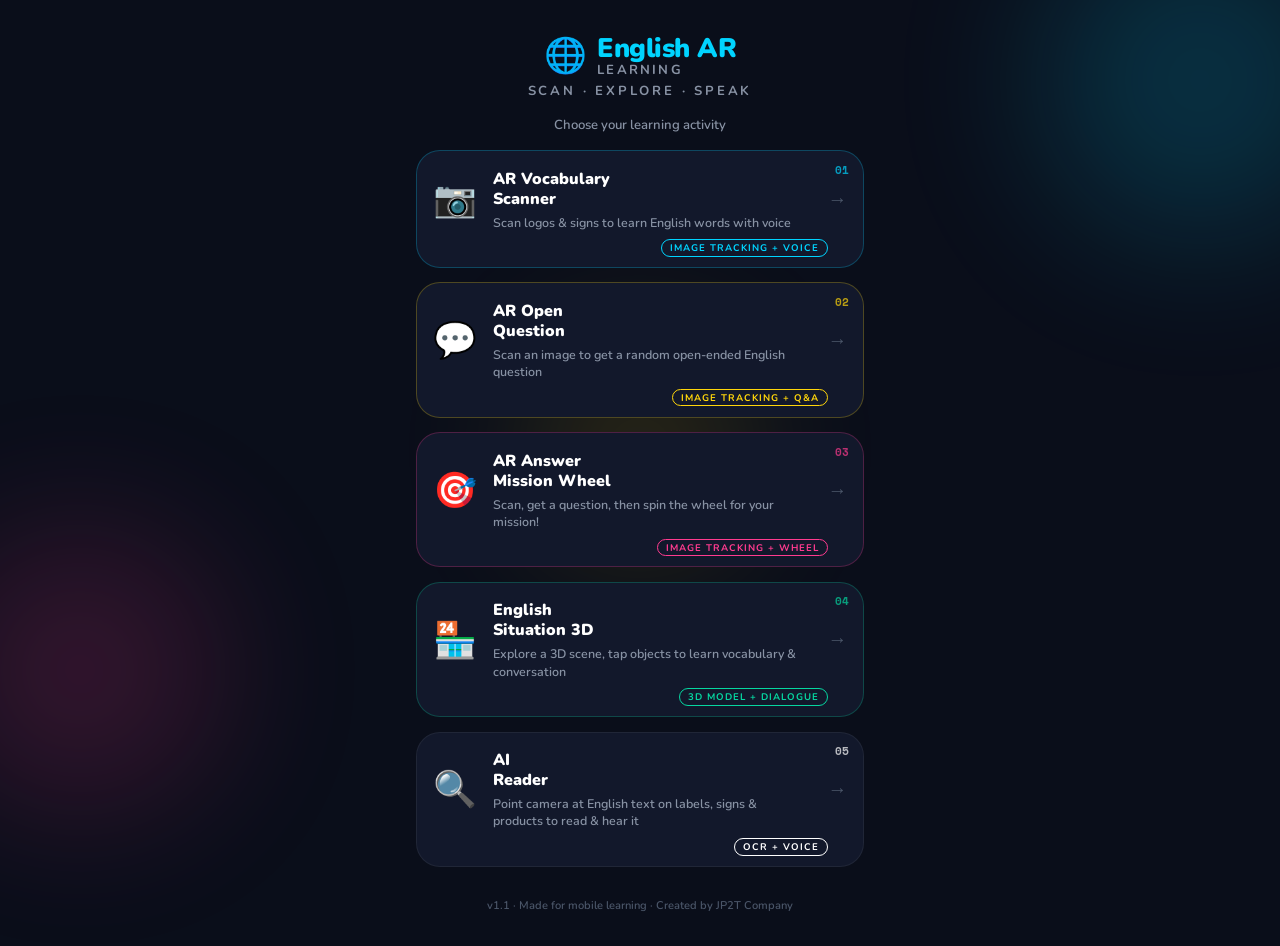
==== commit ef8d6bb4: "Update index.html" ====
--- a/index.html
+++ b/index.html
@@ -1,991 +1,93 @@
 <!DOCTYPE html>
-<!-- v1.0 - Part 5: AI Reader (Tesseract.js OCR) -->
+<!-- v1.1 - English AR Learning | Main Menu -->
 <html lang="en">
 <head>
   <meta charset="UTF-8" />
   <meta name="viewport" content="width=device-width, initial-scale=1.0, maximum-scale=1.0, user-scalable=no" />
   <meta name="theme-color" content="#0a0e1a" />
-  <title>Part 5 – AI Reader</title>
-
-  <!--
-    ✅ Tesseract.js loaded lazily (only when user presses Scan Text)
-    ✅ Web Speech API for TTS — no API key needed
-    ✅ Camera stream stopped on page exit
-    ✅ Image resized before OCR to protect mobile performance
-    ✅ No backend, no API keys
-  -->
+  <title>English AR Learning</title>
+  <link rel="stylesheet" href="style.css?v=home-ui-2" />
+  <link rel="preconnect" href="https://fonts.googleapis.com" />
   <link href="https://fonts.googleapis.com/css2?family=Nunito:wght@400;600;700;900&family=Space+Mono:wght@700&display=swap" rel="stylesheet" />
-
-  <style>
-    /* ══════════════════════════════════════════
-       CSS VARIABLES — match global style.css
-       ══════════════════════════════════════════ */
-    :root {
-      --bg-dark:     #0a0e1a;
-      --bg-card:     #12182b;
-      --bg-card2:    #1a2035;
-
-      /* Part 5 accent — indigo-violet */
-      --c5:          #a259ff;
-      --c5-dim:      rgba(162, 89, 255, 0.18);
-      --c5-border:   rgba(162, 89, 255, 0.35);
-      --c5-glow:     rgba(162, 89, 255, 0.5);
-
-      --cyan:        #00d4ff;
-      --green:       #06d6a0;
-      --pink:        #ff3b8f;
-
-      --text-white:  #ffffff;
-      --text-muted:  #8892a4;
-      --text-dim:    #4a5568;
-
-      --font-main:   'Nunito', sans-serif;
-      --font-mono:   'Space Mono', monospace;
-      --r:           16px;
-      --r-lg:        24px;
-      --r-sm:        10px;
-    }
-
-    /* ── Reset ──────────────────────────────── */
-    *, *::before, *::after { box-sizing: border-box; margin: 0; padding: 0; }
-    html { -webkit-tap-highlight-color: transparent; }
-    body {
-      font-family: var(--font-main);
-      background: var(--bg-dark);
-      color: var(--text-white);
-      height: 100vh;
-      overflow: hidden;
-      -webkit-font-smoothing: antialiased;
-    }
-    button {
-      cursor: pointer;
-      font-family: inherit;
-      border: none;
-      outline: none;
-      -webkit-tap-highlight-color: transparent;
-    }
-
-    /* ══════════════════════════════════════════
-       SCREEN SYSTEM
-       Only one screen visible at a time.
-       ══════════════════════════════════════════ */
-    .screen {
-      position: fixed;
-      inset: 0;
-      display: flex;
-      flex-direction: column;
-      align-items: center;
-      justify-content: center;
-      transition: opacity 0.3s ease;
-      z-index: 1;
-    }
-    .screen.hidden {
-      opacity: 0;
-      pointer-events: none;
-    }
-
-    /* ══════════════════════════════════════════
-       SCREEN 1 — START SCREEN
-       ══════════════════════════════════════════ */
-    #screen-start {
-      background: var(--bg-dark);
-      padding: 2rem 1.5rem;
-      text-align: center;
-      gap: 0;
-    }
-
-    /* Background orbs */
-    .orb {
-      position: absolute;
-      border-radius: 50%;
-      filter: blur(80px);
-      opacity: 0.2;
-      pointer-events: none;
-    }
-    .orb-1 {
-      width: 280px; height: 280px;
-      background: var(--c5);
-      top: -60px; right: -60px;
-      animation: orb-float 8s ease-in-out infinite;
-    }
-    .orb-2 {
-      width: 220px; height: 220px;
-      background: #3b82f6;
-      bottom: 10%; left: -40px;
-      animation: orb-float 11s ease-in-out infinite reverse;
-    }
-    @keyframes orb-float {
-      0%, 100% { transform: translateY(0) scale(1); }
-      50%       { transform: translateY(-25px) scale(1.06); }
-    }
-
-    /* Back button */
-    .back-btn {
-      position: fixed;
-      top: 1rem;
-      left: 1rem;
-      z-index: 900;
-      background: rgba(255,255,255,0.08);
-      border: 1.5px solid rgba(255,255,255,0.15);
-      color: #fff;
-      font-size: 0.82rem;
-      font-weight: 700;
-      padding: 0.5rem 0.9rem;
-      border-radius: 30px;
-      backdrop-filter: blur(8px);
-    }
-
-    /* Part badge */
-    .part-badge {
-      font-size: 0.62rem;
-      font-weight: 800;
-      letter-spacing: 3px;
-      text-transform: uppercase;
-      color: var(--c5);
-      border: 1.5px solid var(--c5-border);
-      padding: 0.25rem 0.8rem;
-      border-radius: 20px;
-      margin-bottom: 1.5rem;
-      background: var(--c5-dim);
-      display: inline-block;
-    }
-
-    /* Icon ring */
-    .start-icon-ring {
-      width: 100px;
-      height: 100px;
-      border-radius: 50%;
-      background: var(--c5-dim);
-      border: 2.5px solid var(--c5-border);
-      display: flex;
-      align-items: center;
-      justify-content: center;
-      font-size: 3rem;
-      margin: 0 auto 1.5rem;
-      position: relative;
-      animation: ring-pulse 3s ease-in-out infinite;
-    }
-    @keyframes ring-pulse {
-      0%, 100% { box-shadow: 0 0 0 0 var(--c5-glow); }
-      50%       { box-shadow: 0 0 0 16px rgba(162,89,255,0); }
-    }
-
-    .start-title {
-      font-size: 2rem;
-      font-weight: 900;
-      color: var(--c5);
-      margin-bottom: 0.4rem;
-      letter-spacing: -0.5px;
-    }
-    .start-subtitle {
-      font-size: 0.85rem;
-      color: var(--text-muted);
-      font-weight: 700;
-      line-height: 1.55;
-      max-width: 280px;
-      margin: 0 auto 2rem;
-    }
-
-    /* Feature list */
-    .features {
-      display: flex;
-      flex-direction: column;
-      gap: 0.6rem;
-      margin-bottom: 2rem;
-      text-align: left;
-      width: 100%;
-      max-width: 300px;
-    }
-    .feature-item {
-      display: flex;
-      align-items: center;
-      gap: 0.7rem;
-      background: rgba(255,255,255,0.04);
-      border: 1px solid rgba(255,255,255,0.07);
-      padding: 0.65rem 0.9rem;
-      border-radius: var(--r-sm);
-    }
-    .feature-icon { font-size: 1.1rem; }
-    .feature-text { font-size: 0.8rem; font-weight: 700; color: var(--text-muted); }
-
-    /* ── Shared button styles ─────────────────── */
-    .btn {
-      display: inline-flex;
-      align-items: center;
-      gap: 0.4rem;
-      padding: 0.78rem 1.4rem;
-      border-radius: 50px;
-      font-size: 0.92rem;
-      font-weight: 800;
-      font-family: var(--font-main);
-      transition: transform 0.12s, opacity 0.12s;
-    }
-    .btn:active  { transform: scale(0.94); opacity: 0.85; }
-    .btn:disabled { opacity: 0.4; pointer-events: none; }
-
-    .btn-purple { background: var(--c5); color: #fff; }
-    .btn-purple:hover { background: #b36fff; }
-
-    .btn-ghost {
-      background: rgba(255,255,255,0.07);
-      color: #fff;
-      border: 1.5px solid rgba(255,255,255,0.15);
-    }
-    .btn-cyan  { background: var(--cyan);  color: #000; }
-    .btn-green { background: var(--green); color: #000; }
-    .btn-lg { padding: 0.95rem 2rem; font-size: 1rem; }
-
-    /* ══════════════════════════════════════════
-       SCREEN 2 — CAMERA SCREEN
-       ══════════════════════════════════════════ */
-    #screen-camera {
-      background: #000;
-      padding: 0;
-      justify-content: flex-start;
-    }
-
-    /* Fullscreen video */
-    #camera-video {
-      position: fixed;
-      inset: 0;
-      width: 100%;
-      height: 100%;
-      object-fit: cover;
-      z-index: 0;
-    }
-
-    /* ── Status badge ─────────────────────────── */
-    #cam-status {
-      position: fixed;
-      top: 1rem;
-      left: 50%;
-      transform: translateX(-50%);
-      z-index: 200;
-      font-size: 0.72rem;
-      font-weight: 800;
-      letter-spacing: 2px;
-      text-transform: uppercase;
-      padding: 0.35rem 1rem;
-      border-radius: 20px;
-      white-space: nowrap;
-      backdrop-filter: blur(10px);
-      transition: all 0.3s;
-
-      background: rgba(10,14,26,0.85);
-      border: 1.5px solid rgba(255,255,255,0.1);
-      color: var(--text-muted);
-    }
-    #cam-status.status-ready   { color: var(--c5);   border-color: var(--c5-border); }
-    #cam-status.status-reading { color: var(--cyan);  border-color: rgba(0,212,255,0.4); }
-    #cam-status.status-done    { color: var(--green); border-color: rgba(6,214,160,0.4); }
-    #cam-status.status-error   { color: var(--pink);  border-color: rgba(255,59,143,0.4); }
-
-    /* ── Scan frame overlay ───────────────────── */
-    #scan-frame-wrap {
-      position: fixed;
-      top: 50%;
-      left: 50%;
-      transform: translate(-50%, -54%);
-      z-index: 100;
-      pointer-events: none;
-      transition: opacity 0.3s;
-    }
-    #scan-frame-wrap.hidden { opacity: 0; }
-
-    .scan-box {
-      width: min(320px, 82vw);
-      height: min(200px, 30vh);
-      position: relative;
-    }
-
-    /* Corner brackets */
-    .scan-box::before, .scan-box::after,
-    .scan-corner-br, .scan-corner-bl {
-      content: '';
-      position: absolute;
-      width: 28px; height: 28px;
-    }
-    .scan-box::before {
-      top: 0; left: 0;
-      border-top: 3px solid var(--c5);
-      border-left: 3px solid var(--c5);
-      border-radius: 4px 0 0 0;
-    }
-    .scan-box::after {
-      top: 0; right: 0;
-      border-top: 3px solid var(--c5);
-      border-right: 3px solid var(--c5);
-      border-radius: 0 4px 0 0;
-    }
-    .scan-corner-br {
-      bottom: 0; right: 0;
-      border-bottom: 3px solid var(--c5);
-      border-right: 3px solid var(--c5);
-      border-radius: 0 0 4px 0;
-    }
-    .scan-corner-bl {
-      bottom: 0; left: 0;
-      border-bottom: 3px solid var(--c5);
-      border-left: 3px solid var(--c5);
-      border-radius: 0 0 0 4px;
-    }
-
-    /* Scanning animation — horizontal sweep line */
-    .scan-sweep {
-      position: absolute;
-      left: 4px; right: 4px;
-      height: 2px;
-      background: linear-gradient(90deg, transparent 0%, var(--c5) 30%, #fff 50%, var(--c5) 70%, transparent 100%);
-      animation: sweep 2s ease-in-out infinite;
-      opacity: 0;
-      border-radius: 2px;
-    }
-    .scan-sweep.active { opacity: 1; }
-
-    @keyframes sweep {
-      0%   { top: 4px;   opacity: 0.9; }
-      50%  { opacity: 1; }
-      100% { top: calc(100% - 6px); opacity: 0.3; }
-    }
-
-    /* Subtle box fill */
-    .scan-fill {
-      position: absolute;
-      inset: 0;
-      border: 1px solid rgba(162,89,255,0.2);
-      border-radius: 3px;
-    }
-
-    /* Aim hint text */
-    .scan-hint-text {
-      text-align: center;
-      margin-top: 0.75rem;
-      font-size: 0.72rem;
-      font-weight: 700;
-      color: rgba(255,255,255,0.5);
-      letter-spacing: 1px;
-      text-transform: uppercase;
-    }
-
-    /* ── Scan button ──────────────────────────── */
-    #btn-scan {
-      position: fixed;
-      bottom: max(2.5rem, env(safe-area-inset-bottom, 2.5rem));
-      left: 50%;
-      transform: translateX(-50%);
-      z-index: 200;
-      min-width: 180px;
-      justify-content: center;
-      box-shadow: 0 0 24px rgba(162,89,255,0.4);
-      transition: transform 0.12s, opacity 0.12s, box-shadow 0.2s;
-    }
-    #btn-scan:not(:disabled):active {
-      transform: translateX(-50%) scale(0.93);
-      box-shadow: 0 0 10px rgba(162,89,255,0.2);
-    }
-    #btn-scan.hidden { opacity: 0; pointer-events: none; }
-
-    /* ══════════════════════════════════════════
-       PROGRESS BAR (shown during OCR)
-       ══════════════════════════════════════════ */
-    #ocr-progress-wrap {
-      position: fixed;
-      top: 0; left: 0; right: 0;
-      z-index: 300;
-      height: 3px;
-      background: rgba(255,255,255,0.08);
-      transition: opacity 0.3s;
-    }
-    #ocr-progress-wrap.hidden { opacity: 0; }
-    #ocr-progress-bar {
-      height: 100%;
-      width: 0%;
-      background: linear-gradient(90deg, var(--c5), var(--cyan));
-      border-radius: 0 2px 2px 0;
-      transition: width 0.25s ease;
-    }
-
-    /* ══════════════════════════════════════════
-       RESULT POPUP (slides up from bottom)
-       Matches design of Part 1–4 popups.
-       ══════════════════════════════════════════ */
-    #result-popup {
-      position: fixed;
-      bottom: 0; left: 0; right: 0;
-      z-index: 400;
-      background: var(--bg-card);
-      border-top: 2.5px solid var(--c5);
-      border-radius: 22px 22px 0 0;
-      padding: 1.3rem 1.3rem max(2.2rem, env(safe-area-inset-bottom, 2.2rem));
-      transform: translateY(100%);
-      transition: transform 0.38s cubic-bezier(0.34, 1.56, 0.64, 1);
-    }
-    #result-popup.show { transform: translateY(0); }
-
-    /* Drag handle */
-    .popup-handle {
-      width: 40px; height: 4px;
-      background: rgba(255,255,255,0.15);
-      border-radius: 2px;
-      margin: 0 auto 1rem;
-    }
-
-    #result-label {
-      font-size: 0.62rem;
-      font-weight: 800;
-      letter-spacing: 3px;
-      text-transform: uppercase;
-      color: var(--c5);
-      margin-bottom: 0.55rem;
-    }
-
-    #result-text {
-      font-size: 1.1rem;
-      font-weight: 700;
-      color: var(--text-white);
-      line-height: 1.6;
-      max-height: 160px;
-      overflow-y: auto;
-      margin-bottom: 0.9rem;
-      padding-right: 0.3rem;
-
-      /* Custom scrollbar */
-      scrollbar-width: thin;
-      scrollbar-color: var(--c5) transparent;
-    }
-    #result-text::-webkit-scrollbar { width: 4px; }
-    #result-text::-webkit-scrollbar-track { background: transparent; }
-    #result-text::-webkit-scrollbar-thumb { background: var(--c5); border-radius: 2px; }
-
-    /* Error state */
-    #result-text.error {
-      color: var(--pink);
-      font-size: 0.9rem;
-      font-style: italic;
-    }
-
-    /* Speak speaking animation */
-    @keyframes speak-pulse {
-      0%, 100% { box-shadow: 0 0 0 0 rgba(6,214,160,0.5); }
-      50%       { box-shadow: 0 0 0 8px rgba(6,214,160,0); }
-    }
-    #btn-speak-result.speaking {
-      animation: speak-pulse 1s ease-in-out infinite;
-    }
-
-    .popup-buttons {
-      display: flex;
-      gap: 0.6rem;
-      flex-wrap: wrap;
-    }
-
-    /* ══════════════════════════════════════════
-       LOADING OVERLAY (lazy Tesseract download)
-       ══════════════════════════════════════════ */
-    #lib-loading {
-      position: fixed;
-      inset: 0;
-      background: rgba(10,14,26,0.92);
-      z-index: 500;
-      display: flex;
-      flex-direction: column;
-      align-items: center;
-      justify-content: center;
-      gap: 1rem;
-      transition: opacity 0.4s;
-    }
-    #lib-loading.hidden { opacity: 0; pointer-events: none; }
-
-    .lib-spinner {
-      width: 48px; height: 48px;
-      border: 3px solid rgba(255,255,255,0.08);
-      border-top-color: var(--c5);
-      border-radius: 50%;
-      animation: spin 0.75s linear infinite;
-    }
-    @keyframes spin { to { transform: rotate(360deg); } }
-
-    .lib-text {
-      font-size: 0.82rem;
-      font-weight: 700;
-      color: var(--text-muted);
-    }
-
-    /* hidden canvas for OCR capture */
-    #capture-canvas { display: none; }
-  </style>
 </head>
-<body>
-
-  <!-- Hidden canvas for frame capture -->
-  <canvas id="capture-canvas"></canvas>
-
-  <!-- ═══════════════════════════════════════════
-       SCREEN 1 — START
-       ═══════════════════════════════════════════ -->
-  <div id="screen-start" class="screen">
-
-    <!-- background orbs -->
-    <div class="orb orb-1"></div>
-    <div class="orb orb-2"></div>
-
-    <!-- Back to main menu -->
-    <a href="../" class="back-btn">← Back</a>
-
-    <span class="part-badge">Part 5 · AI</span>
-
-    <div class="start-icon-ring">🔍</div>
-
-    <h1 class="start-title">AI Reader</h1>
-    <p class="start-subtitle">
-      Point your camera at English text on labels, signs, or products.
-    </p>
-
-    <!-- Feature highlights -->
-    <div class="features">
-      <div class="feature-item">
-        <span class="feature-icon">📸</span>
-        <span class="feature-text">Capture any real-world English text</span>
-      </div>
-      <div class="feature-item">
-        <span class="feature-icon">🤖</span>
-        <span class="feature-text">AI reads text from images (OCR)</span>
-      </div>
-      <div class="feature-item">
-        <span class="feature-icon">🔊</span>
-        <span class="feature-text">Hear the text spoken in English</span>
+<body class="home-page">
+  <!-- Background decoration -->
+  <div class="bg-orb bg-orb-1"></div>
+  <div class="bg-orb bg-orb-2"></div>
+  <div class="bg-orb bg-orb-3"></div>
+  <header class="site-header">
+    <div class="header-logo">
+      <span class="logo-icon">🌐</span>
+      <div class="logo-text">
+        <span class="logo-main">English AR</span>
+        <span class="logo-sub">Learning</span>
       </div>
     </div>
-
-    <button class="btn btn-purple btn-lg" id="btn-start-camera" onclick="startCamera()">
-      📷 Start Camera
-    </button>
-
-  </div>
-
-  <!-- ═══════════════════════════════════════════
-       SCREEN 2 — CAMERA + SCAN
-       ═══════════════════════════════════════════ -->
-  <div id="screen-camera" class="screen hidden">
-
-    <!-- Back button (always visible) -->
-    <button class="back-btn" onclick="exitCamera()">← Back</button>
-
-    <!-- Fullscreen video feed -->
-    <video id="camera-video" autoplay playsinline muted></video>
-
-    <!-- OCR progress bar (top strip) -->
-    <div id="ocr-progress-wrap" class="hidden">
-      <div id="ocr-progress-bar"></div>
+    <p class="header-desc">Scan · Explore · Speak</p>
+  </header>
+  <main class="main-menu">
+    <p class="menu-intro">Choose your learning activity</p>
+    <div class="parts-grid">
+      <!-- Part 1 -->
+      <a href="part1/" class="part-card card-1">
+        <div class="card-num">01</div>
+        <div class="card-icon">📷</div>
+        <div class="card-body">
+          <h2 class="card-title">AR Vocabulary<br>Scanner</h2>
+          <p class="card-desc">Scan logos &amp; signs to learn English words with voice</p>
+        </div>
+        <div class="card-tag">Image Tracking + Voice</div>
+        <div class="card-arrow">→</div>
+      </a>
+      <!-- Part 2 -->
+      <a href="part2/" class="part-card card-2">
+        <div class="card-num">02</div>
+        <div class="card-icon">💬</div>
+        <div class="card-body">
+          <h2 class="card-title">AR Open<br>Question</h2>
+          <p class="card-desc">Scan an image to get a random open-ended English question</p>
+        </div>
+        <div class="card-tag">Image Tracking + Q&amp;A</div>
+        <div class="card-arrow">→</div>
+      </a>
+      <!-- Part 3 -->
+      <a href="part3/" class="part-card card-3">
+        <div class="card-num">03</div>
+        <div class="card-icon">🎯</div>
+        <div class="card-body">
+          <h2 class="card-title">AR Answer<br>Mission Wheel</h2>
+          <p class="card-desc">Scan, get a question, then spin the wheel for your mission!</p>
+        </div>
+        <div class="card-tag">Image Tracking + Wheel</div>
+        <div class="card-arrow">→</div>
+      </a>
+      <!-- Part 4 -->
+      <a href="part4/" class="part-card card-4">
+        <div class="card-num">04</div>
+        <div class="card-icon">🏪</div>
+        <div class="card-body">
+          <h2 class="card-title">English<br>Situation 3D</h2>
+          <p class="card-desc">Explore a 3D scene, tap objects to learn vocabulary &amp; conversation</p>
+        </div>
+        <div class="card-tag">3D Model + Dialogue</div>
+        <div class="card-arrow">→</div>
+      </a>
+      <!-- Part 5 -->
+      <a href="part5/" class="part-card card-5">
+        <div class="card-num">05</div>
+        <div class="card-icon">🔍</div>
+        <div class="card-body">
+          <h2 class="card-title">AI<br>Reader</h2>
+          <p class="card-desc">Point camera at English text on labels, signs &amp; products to read &amp; hear it</p>
+        </div>
+        <div class="card-tag">OCR + Voice</div>
+        <div class="card-arrow">→</div>
+      </a>
     </div>
-
-    <!-- Status badge -->
-    <div id="cam-status" class="status-ready">📷 READY</div>
-
-    <!-- Scan frame -->
-    <div id="scan-frame-wrap">
-      <div class="scan-box">
-        <div class="scan-fill"></div>
-        <div class="scan-corner-br"></div>
-        <div class="scan-corner-bl"></div>
-        <div class="scan-sweep" id="scan-sweep"></div>
-      </div>
-      <p class="scan-hint-text">Aim at English text</p>
-    </div>
-
-    <!-- Primary action button -->
-    <button class="btn btn-purple btn-lg" id="btn-scan" onclick="doScan()">
-      🔍 Scan Text
-    </button>
-
-    <!-- ── Result Popup ── -->
-    <div id="result-popup">
-      <div class="popup-handle"></div>
-      <div id="result-label">TEXT FOUND</div>
-      <div id="result-text"></div>
-      <div class="popup-buttons">
-        <button class="btn btn-green" id="btn-speak-result" onclick="speakResult()">
-          🔊 Speak
-        </button>
-        <button class="btn btn-ghost" id="btn-scan-again" onclick="scanAgain()">
-          🔄 Scan Again
-        </button>
-      </div>
-    </div>
-
-  </div>
-
-  <!-- ═══════════════════════════════════════════
-       LIBRARY LOADING OVERLAY
-       Shown while Tesseract.js is downloading
-       ═══════════════════════════════════════════ -->
-  <div id="lib-loading" class="hidden">
-    <div class="lib-spinner"></div>
-    <p class="lib-text" id="lib-loading-text">Loading AI engine…</p>
-  </div>
-
-  <!-- ═══════════════════════════════════════════
-       JAVASCRIPT
-       ═══════════════════════════════════════════ -->
-  <script>
-    'use strict';
-
-    // ══════════════════════════════════════════
-    // STATE
-    // ══════════════════════════════════════════
-    let cameraStream    = null;   // MediaStream from getUserMedia
-    let tesseractWorker = null;   // Tesseract.js worker (lazy loaded)
-    let isScanning      = false;  // lock to prevent double scan
-    let lastResultText  = '';     // last OCR result for speak
-
-    // ── DOM refs ─────────────────────────────
-    const screenStart   = document.getElementById('screen-start');
-    const screenCamera  = document.getElementById('screen-camera');
-    const camVideo      = document.getElementById('camera-video');
-    const camStatus     = document.getElementById('cam-status');
-    const scanFrameWrap = document.getElementById('scan-frame-wrap');
-    const scanSweep     = document.getElementById('scan-sweep');
-    const btnScan       = document.getElementById('btn-scan');
-    const resultPopup   = document.getElementById('result-popup');
-    const resultText    = document.getElementById('result-text');
-    const resultLabel   = document.getElementById('result-label');
-    const progressWrap  = document.getElementById('ocr-progress-wrap');
-    const progressBar   = document.getElementById('ocr-progress-bar');
-    const libLoading    = document.getElementById('lib-loading');
-    const libLoadingTxt = document.getElementById('lib-loading-text');
-    const captureCanvas = document.getElementById('capture-canvas');
-    const captureCtx    = captureCanvas.getContext('2d');
-    const btnSpeakResult = document.getElementById('btn-speak-result');
-
-    // ══════════════════════════════════════════
-    // SCREEN TRANSITIONS
-    // ══════════════════════════════════════════
-    function showScreen(screenEl) {
-      screenStart.classList.add('hidden');
-      screenCamera.classList.add('hidden');
-      screenEl.classList.remove('hidden');
-    }
-
-    // ══════════════════════════════════════════
-    // CAMERA
-    // ══════════════════════════════════════════
-    async function startCamera() {
-      const btn = document.getElementById('btn-start-camera');
-      btn.textContent = '⏳ Starting…';
-      btn.disabled    = true;
-
-      try {
-        // Request back camera on mobile, any camera on desktop
-        const constraints = {
-          video: {
-            facingMode: { ideal: 'environment' }, // back camera
-            width:      { ideal: 1280 },
-            height:     { ideal: 720 }
-          },
-          audio: false
-        };
-
-        cameraStream = await navigator.mediaDevices.getUserMedia(constraints);
-        camVideo.srcObject = cameraStream;
-
-        // Wait for video metadata before showing camera screen
-        await new Promise(resolve => {
-          camVideo.onloadedmetadata = resolve;
-        });
-
-        showScreen(screenCamera);
-        setStatus('ready', '📷 READY');
-
-      } catch (err) {
-        console.error('[Part5] Camera error:', err);
-        btn.textContent = '📷 Start Camera';
-        btn.disabled    = false;
-
-        let msg = 'Could not access camera.';
-        if (err.name === 'NotAllowedError')     msg = 'Camera permission denied. Please allow access.';
-        else if (err.name === 'NotFoundError')  msg = 'No camera found on this device.';
-        else if (err.name === 'NotReadableError') msg = 'Camera is in use by another app.';
-
-        alert(msg);
-      }
-    }
-
-    function exitCamera() {
-      stopCamera();
-      stopSpeech();
-      showScreen(screenStart);
-      document.getElementById('btn-start-camera').textContent = '📷 Start Camera';
-      document.getElementById('btn-start-camera').disabled = false;
-      resetPopup();
-    }
-
-    function stopCamera() {
-      if (cameraStream) {
-        cameraStream.getTracks().forEach(track => track.stop());
-        cameraStream = null;
-      }
-      camVideo.srcObject = null;
-    }
-
-    // ══════════════════════════════════════════
-    // STATUS HELPER
-    // ══════════════════════════════════════════
-    function setStatus(type, text) {
-      camStatus.textContent  = text;
-      camStatus.className    = `status-${type}`;
-    }
-
-    // ══════════════════════════════════════════
-    // TESSERACT LAZY LOAD
-    // Load Tesseract.js only on first scan press.
-    // ══════════════════════════════════════════
-    async function ensureTesseract() {
-      if (tesseractWorker) return; // already loaded
-
-      libLoading.classList.remove('hidden');
-      libLoadingTxt.textContent = 'Loading AI engine (first time only)…';
-
-      // Dynamically inject Tesseract.js script
-      await new Promise((resolve, reject) => {
-        if (document.getElementById('tesseract-script')) {
-          resolve(); return;
-        }
-        const s  = document.createElement('script');
-        s.id     = 'tesseract-script';
-        s.src    = 'https://unpkg.com/tesseract.js@5/dist/tesseract.min.js';
-        s.onload = resolve;
-        s.onerror = reject;
-        document.head.appendChild(s);
-      });
-
-      libLoadingTxt.textContent = 'Initializing…';
-
-      // Create Tesseract worker (English only for performance)
-      tesseractWorker = await Tesseract.createWorker('eng', 1, {
-        logger: m => {
-          // m.status: 'loading tesseract core' | 'initializing api' | 'recognizing text'
-          if (m.status === 'recognizing text') {
-            const pct = Math.round((m.progress || 0) * 100);
-            setStatus('reading', `🤖 READING ${pct}%`);
-            progressBar.style.width = `${pct}%`;
-          }
-        }
-      });
-
-      libLoading.classList.add('hidden');
-    }
-
-    // ══════════════════════════════════════════
-    // OCR SCAN
-    // ══════════════════════════════════════════
-    async function doScan() {
-      if (isScanning) return;
-      isScanning = true;
-
-      // Close popup if open
-      resetPopup();
-      scanSweep.classList.remove('active');
-
-      try {
-        // Load Tesseract.js if not yet loaded
-        await ensureTesseract();
-        libLoading.classList.add('hidden');
-
-        setStatus('reading', '📸 CAPTURING…');
-        btnScan.disabled = true;
-
-        // ── Capture frame from video ───────────
-        // Crop to scan-box area for better OCR accuracy
-        const vw = camVideo.videoWidth;
-        const vh = camVideo.videoHeight;
-
-        // Scan box is ~82vw × 30vh on screen, map to video pixels
-        const screenW  = window.innerWidth;
-        const screenH  = window.innerHeight;
-        const boxW_pct = 0.82;
-        const boxH_pct = 0.30;
-
-        // Scale factors from screen → video
-        const sx = vw / screenW;
-        const sy = vh / screenH;
-
-        // Box center is at screen center (~54% from top of video area)
-        const boxScreenW = screenW * boxW_pct;
-        const boxScreenH = screenH * boxH_pct;
-        const boxLeft    = (screenW - boxScreenW) / 2;
-        const boxTop     = (screenH - boxScreenH) / 2 - screenH * 0.04;
-
-        // Convert to video coords
-        const cropX = Math.max(0, boxLeft * sx);
-        const cropY = Math.max(0, boxTop  * sy);
-        const cropW = Math.min(boxScreenW * sx, vw - cropX);
-        const cropH = Math.min(boxScreenH * sy, vh - cropY);
-
-        // Draw cropped region onto canvas
-        // Target max width 800px for mobile performance
-        const maxW      = 800;
-        const scale     = Math.min(1, maxW / cropW);
-        const outW      = Math.round(cropW * scale);
-        const outH      = Math.round(cropH * scale);
-
-        captureCanvas.width  = outW;
-        captureCanvas.height = outH;
-        captureCtx.drawImage(camVideo, cropX, cropY, cropW, cropH, 0, 0, outW, outH);
-
-        // Optional: slight contrast boost for OCR accuracy
-        boostContrast(captureCtx, outW, outH);
-
-        // ── Run OCR ────────────────────────────
-        setStatus('reading', '🤖 READING…');
-        progressWrap.classList.remove('hidden');
-        progressBar.style.width = '5%';
-        scanSweep.classList.add('active');
-
-        const result = await tesseractWorker.recognize(captureCanvas);
-        const rawText = (result.data?.text || '').trim();
-
-        // Clean up: remove noise characters, collapse whitespace
-        const cleaned = rawText
-          .replace(/[^a-zA-Z0-9 \n.,!?;:'"()\-–—%@#&+=/\\$€£¥°]/g, '')
-          .replace(/\s{3,}/g, '\n')
-          .replace(/^\s+|\s+$/gm, '')
-          .trim();
-
-        progressBar.style.width = '100%';
-        setTimeout(() => {
-          progressWrap.classList.add('hidden');
-          progressBar.style.width = '0%';
-        }, 600);
-
-        scanSweep.classList.remove('active');
-
-        if (cleaned.length < 2) {
-          showError('No readable text found. Try again.');
-        } else {
-          showResult(cleaned);
-        }
-
-      } catch (err) {
-        console.error('[Part5] Scan error:', err);
-        showError('Scan failed. Please try again.');
-        progressWrap.classList.add('hidden');
-        scanSweep.classList.remove('active');
-      } finally {
-        isScanning   = false;
-        btnScan.disabled = false;
-      }
-    }
-
-    // ── Simple contrast boost via ImageData ──
-    function boostContrast(ctx, w, h) {
-      try {
-        const imageData = ctx.getImageData(0, 0, w, h);
-        const data = imageData.data;
-        const factor = 1.3; // contrast factor
-        const intercept = 128 * (1 - factor);
-        for (let i = 0; i < data.length; i += 4) {
-          data[i]   = Math.min(255, Math.max(0, data[i]   * factor + intercept)); // R
-          data[i+1] = Math.min(255, Math.max(0, data[i+1] * factor + intercept)); // G
-          data[i+2] = Math.min(255, Math.max(0, data[i+2] * factor + intercept)); // B
-        }
-        ctx.putImageData(imageData, 0, 0);
-      } catch (e) {
-        // Ignore canvas security errors (cross-origin) — shouldn't happen here
-      }
-    }
-
-    // ══════════════════════════════════════════
-    // RESULT / ERROR DISPLAY
-    // ══════════════════════════════════════════
-    function showResult(text) {
-      lastResultText = text;
-      resultLabel.textContent = 'TEXT FOUND';
-      resultLabel.style.color = 'var(--c5)';
-      resultText.textContent  = text;
-      resultText.classList.remove('error');
-      resultPopup.classList.add('show');
-      setStatus('done', '✅ DONE');
-      btnScan.classList.add('hidden');
-
-      if ('vibrate' in navigator) navigator.vibrate([40, 30, 80]);
-
-      // Auto-speak the result
-      speakResult();
-    }
-
-    function showError(msg) {
-      lastResultText = '';
-      resultLabel.textContent = 'RESULT';
-      resultLabel.style.color = 'var(--pink)';
-      resultText.textContent  = msg;
-      resultText.classList.add('error');
-      resultPopup.classList.add('show');
-      setStatus('error', '❌ NOT FOUND');
-      btnScan.classList.add('hidden');
-
-      document.getElementById('btn-speak-result').disabled = true;
-      if ('vibrate' in navigator) navigator.vibrate([50, 50, 50]);
-    }
-
-    function resetPopup() {
-      resultPopup.classList.remove('show');
-      resultText.classList.remove('error');
-      btnScan.classList.remove('hidden');
-      document.getElementById('btn-speak-result').disabled = false;
-      document.getElementById('btn-speak-result').classList.remove('speaking');
-      setStatus('ready', '📷 READY');
-      stopSpeech();
-    }
-
-    function scanAgain() {
-      resetPopup();
-    }
-
-    // ══════════════════════════════════════════
-    // TEXT-TO-SPEECH
-    // ══════════════════════════════════════════
-    function speakResult() {
-      if (!lastResultText) return;
-
-      stopSpeech();
-      const utt    = new SpeechSynthesisUtterance(lastResultText);
-      utt.lang     = 'en-US';
-      utt.rate     = 0.88;
-      utt.pitch    = 1;
-
-      // Try to use a local English voice
-      const voices = window.speechSynthesis.getVoices();
-      const eng    = voices.find(v => v.lang.startsWith('en') && v.localService);
-      if (eng) utt.voice = eng;
-
-      // Visual speaking state
-      btnSpeakResult.classList.add('speaking');
-      utt.onend = utt.onerror = () => {
-        btnSpeakResult.classList.remove('speaking');
-      };
-
-      window.speechSynthesis.speak(utt);
-    }
-
-    function stopSpeech() {
-      if ('speechSynthesis' in window) window.speechSynthesis.cancel();
-      btnSpeakResult.classList.remove('speaking');
-    }
-
-    // Preload voices (Chrome requires interaction first on iOS)
-    if ('speechSynthesis' in window) {
-      window.speechSynthesis.getVoices();
-      window.speechSynthesis.onvoiceschanged = () => window.speechSynthesis.getVoices();
-    }
-
-    // ══════════════════════════════════════════
-    // CLEANUP ON PAGE EXIT
-    // ══════════════════════════════════════════
-    window.addEventListener('pagehide',       stopCamera);
-    window.addEventListener('beforeunload',   stopCamera);
-    document.addEventListener('visibilitychange', () => {
-      if (document.hidden) stopSpeech();
-    });
-  </script>
+    <footer class="site-footer">
+      <p>v1.1 · Made for mobile learning · Created by JP2T Company</p>
+    </footer>
+  </main>
+  <script src="script.js"></script>
 </body>
 </html>
--- a/style.css
+++ b/style.css
@@ -0,0 +1,901 @@
+/* =============================================
+   English AR Learning — Global Styles v1.0
+   Design: Vibrant dark edu-tech, mobile-first
+   ============================================= */
+
+:root {
+  /* Core palette */
+  --bg-dark:      #0a0e1a;
+  --bg-card:      #12182b;
+  --bg-card2:     #1a2035;
+  --cyan:         #00d4ff;
+  --yellow:       #ffd60a;
+  --pink:         #ff3b8f;
+  --purple:       #9b5de5;
+  --green:        #06d6a0;
+
+  /* Part colors */
+  --c1: #00d4ff;   /* Part 1 - cyan */
+  --c2: #ffd60a;   /* Part 2 - yellow */
+  --c3: #ff3b8f;   /* Part 3 - pink */
+  --c4: #06d6a0;   /* Part 4 - green */
+
+  /* Text */
+  --text-white:  #ffffff;
+  --text-muted:  #8892a4;
+  --text-dim:    #4a5568;
+
+  /* Typography */
+  --font-main:   'Nunito', sans-serif;
+  --font-mono:   'Space Mono', monospace;
+
+  /* Spacing */
+  --gap:   1rem;
+  --r:     16px;
+  --r-sm:  10px;
+  --r-lg:  24px;
+}
+
+/* ── Reset ─────────────────────────────────── */
+*, *::before, *::after { box-sizing: border-box; margin: 0; padding: 0; }
+html { -webkit-tap-highlight-color: transparent; }
+body {
+  font-family: var(--font-main);
+  background: var(--bg-dark);
+  color: var(--text-white);
+  min-height: 100vh;
+  overflow-x: hidden;
+  -webkit-font-smoothing: antialiased;
+}
+a { text-decoration: none; color: inherit; }
+button { cursor: pointer; font-family: inherit; border: none; outline: none; }
+
+/* ── Background orbs ───────────────────────── */
+.bg-orb {
+  position: fixed;
+  border-radius: 50%;
+  filter: blur(80px);
+  opacity: 0.18;
+  pointer-events: none;
+  z-index: 0;
+}
+.bg-orb-1 {
+  width: 320px; height: 320px;
+  background: var(--cyan);
+  top: -80px; right: -80px;
+  animation: orb-float 8s ease-in-out infinite;
+}
+.bg-orb-2 {
+  width: 280px; height: 280px;
+  background: var(--pink);
+  bottom: 10%; left: -60px;
+  animation: orb-float 10s ease-in-out infinite reverse;
+}
+.bg-orb-3 {
+  width: 200px; height: 200px;
+  background: var(--yellow);
+  top: 50%; left: 50%;
+  transform: translate(-50%, -50%);
+  animation: orb-float 12s ease-in-out infinite 2s;
+}
+@keyframes orb-float {
+  0%, 100% { transform: translateY(0) scale(1); }
+  50%       { transform: translateY(-30px) scale(1.08); }
+}
+
+/* ── Header ────────────────────────────────── */
+.site-header {
+  position: relative;
+  z-index: 1;
+  text-align: center;
+  padding: 2.5rem 1rem 1rem;
+}
+.header-logo {
+  display: flex;
+  align-items: center;
+  justify-content: center;
+  gap: 0.75rem;
+  margin-bottom: 0.4rem;
+}
+.logo-icon { font-size: 2.2rem; }
+.logo-text  { display: flex; flex-direction: column; text-align: left; line-height: 1.1; }
+.logo-main  { font-size: 1.7rem; font-weight: 900; color: var(--cyan); letter-spacing: -0.5px; }
+.logo-sub   { font-size: 0.85rem; font-weight: 700; color: var(--text-muted); letter-spacing: 3px; text-transform: uppercase; }
+.header-desc {
+  font-size: 0.9rem;
+  color: var(--text-muted);
+  letter-spacing: 4px;
+  text-transform: uppercase;
+  font-weight: 700;
+}
+
+/* ── Main menu ─────────────────────────────── */
+.main-menu {
+  position: relative;
+  z-index: 1;
+  padding: 0.5rem 1rem 2rem;
+  max-width: 480px;
+  margin: 0 auto;
+}
+.menu-intro {
+  text-align: center;
+  font-size: 0.85rem;
+  color: var(--text-muted);
+  margin-bottom: 1.2rem;
+  font-weight: 600;
+}
+
+/* ── Part cards ─────────────────────────────── */
+.parts-grid {
+  display: flex;
+  flex-direction: column;
+  gap: 0.9rem;
+}
+.part-card {
+  position: relative;
+  display: flex;
+  align-items: center;
+  gap: 1rem;
+  background: var(--bg-card);
+  border-radius: var(--r-lg);
+  padding: 1.1rem 1rem;
+  border: 1.5px solid rgba(255,255,255,0.06);
+  overflow: hidden;
+  transition: transform 0.18s ease, box-shadow 0.18s ease;
+  -webkit-tap-highlight-color: transparent;
+}
+.part-card::before {
+  content: '';
+  position: absolute;
+  inset: 0;
+  opacity: 0;
+  transition: opacity 0.2s;
+  border-radius: inherit;
+}
+.part-card:active { transform: scale(0.97); }
+
+/* Per-part color themes */
+.card-1 { border-color: rgba(0,212,255,0.25); }
+.card-1::before { background: linear-gradient(135deg, rgba(0,212,255,0.08), transparent); }
+.card-1:active::before, .card-1:hover::before { opacity: 1; }
+.card-1 .card-num { color: var(--c1); }
+.card-1 .card-tag { color: var(--c1); border-color: rgba(0,212,255,0.3); }
+
+.card-2 { border-color: rgba(255,214,10,0.25); }
+.card-2::before { background: linear-gradient(135deg, rgba(255,214,10,0.08), transparent); }
+.card-2:active::before, .card-2:hover::before { opacity: 1; }
+.card-2 .card-num { color: var(--c2); }
+.card-2 .card-tag { color: var(--c2); border-color: rgba(255,214,10,0.3); }
+
+.card-3 { border-color: rgba(255,59,143,0.25); }
+.card-3::before { background: linear-gradient(135deg, rgba(255,59,143,0.08), transparent); }
+.card-3:active::before, .card-3:hover::before { opacity: 1; }
+.card-3 .card-num { color: var(--c3); }
+.card-3 .card-tag { color: var(--c3); border-color: rgba(255,59,143,0.3); }
+
+.card-4 { border-color: rgba(6,214,160,0.25); }
+.card-4::before { background: linear-gradient(135deg, rgba(6,214,160,0.08), transparent); }
+.card-4:active::before, .card-4:hover::before { opacity: 1; }
+.card-4 .card-num { color: var(--c4); }
+.card-4 .card-tag { color: var(--c4); border-color: rgba(6,214,160,0.3); }
+
+.card-num {
+  font-family: var(--font-mono);
+  font-size: 0.7rem;
+  font-weight: 700;
+  position: absolute;
+  top: 0.6rem;
+  right: 0.9rem;
+  opacity: 0.7;
+}
+.card-icon { font-size: 2.2rem; flex-shrink: 0; }
+.card-body  { flex: 1; min-width: 0; }
+.card-title { font-size: 1rem; font-weight: 900; line-height: 1.25; margin-bottom: 0.3rem; }
+.card-desc  { font-size: 0.78rem; color: var(--text-muted); line-height: 1.4; font-weight: 600; }
+.card-tag {
+  position: absolute;
+  bottom: 0.6rem;
+  right: 2.2rem;
+  font-size: 0.6rem;
+  font-weight: 700;
+  letter-spacing: 1px;
+  text-transform: uppercase;
+  border: 1px solid;
+  padding: 0.15rem 0.45rem;
+  border-radius: 20px;
+}
+.card-arrow {
+  font-size: 1.2rem;
+  color: var(--text-dim);
+  flex-shrink: 0;
+}
+
+/* ── Footer ────────────────────────────────── */
+.site-footer {
+  text-align: center;
+  margin-top: 2rem;
+  font-size: 0.7rem;
+  color: var(--text-dim);
+  font-weight: 600;
+}
+
+/* ══════════════════════════════════════════════
+   AR PAGE SHARED STYLES (Parts 1–3)
+   ══════════════════════════════════════════════ */
+.ar-page { position: relative; width: 100%; height: 100vh; overflow: hidden; }
+
+/* ── AR Back button ─────────────────────────── */
+.ar-back-btn {
+  position: fixed;
+  top: 1rem;
+  left: 1rem;
+  z-index: 1000;
+  background: rgba(10,14,26,0.85);
+  border: 1.5px solid rgba(255,255,255,0.15);
+  color: #fff;
+  font-family: var(--font-main);
+  font-size: 0.82rem;
+  font-weight: 700;
+  padding: 0.5rem 0.9rem;
+  border-radius: 30px;
+  backdrop-filter: blur(8px);
+  display: flex;
+  align-items: center;
+  gap: 0.4rem;
+}
+
+/* ── AR Status badge ────────────────────────── */
+.ar-status {
+  position: fixed;
+  top: 1rem;
+  left: 50%;
+  transform: translateX(-50%);
+  z-index: 1000;
+  background: rgba(10,14,26,0.85);
+  border: 1.5px solid rgba(255,255,255,0.1);
+  color: var(--text-muted);
+  font-size: 0.75rem;
+  font-weight: 700;
+  padding: 0.35rem 0.9rem;
+  border-radius: 20px;
+  backdrop-filter: blur(8px);
+  white-space: nowrap;
+  letter-spacing: 1px;
+  text-transform: uppercase;
+  transition: all 0.3s;
+}
+.ar-status.scanning { color: var(--cyan); border-color: rgba(0,212,255,0.4); }
+.ar-status.found    { color: var(--green); border-color: rgba(6,214,160,0.4); }
+
+/* ── AR Popup card ─────────────────────────── */
+.ar-popup {
+  position: fixed;
+  bottom: 0;
+  left: 0; right: 0;
+  z-index: 999;
+  background: var(--bg-card);
+  border-top: 2px solid rgba(255,255,255,0.08);
+  border-radius: var(--r-lg) var(--r-lg) 0 0;
+  padding: 1.2rem 1.2rem 2rem;
+  transform: translateY(100%);
+  transition: transform 0.35s cubic-bezier(0.34, 1.56, 0.64, 1);
+  backdrop-filter: blur(20px);
+}
+.ar-popup.show { transform: translateY(0); }
+
+/* Part 1 popup accent */
+.ar-popup.accent-cyan { border-top-color: var(--cyan); }
+.ar-popup.accent-yellow { border-top-color: var(--yellow); }
+.ar-popup.accent-pink { border-top-color: var(--pink); }
+.ar-popup.accent-green { border-top-color: var(--green); }
+
+.popup-label {
+  font-size: 0.65rem;
+  font-weight: 800;
+  letter-spacing: 3px;
+  text-transform: uppercase;
+  color: var(--text-muted);
+  margin-bottom: 0.5rem;
+}
+.popup-word {
+  font-size: 2.2rem;
+  font-weight: 900;
+  color: var(--cyan);
+  margin-bottom: 0.5rem;
+  line-height: 1.1;
+}
+.popup-word.yellow { color: var(--yellow); }
+.popup-word.pink   { color: var(--pink); }
+.popup-word.green  { color: var(--green); }
+
+.popup-buttons {
+  display: flex;
+  gap: 0.6rem;
+  flex-wrap: wrap;
+  margin-top: 0.8rem;
+}
+
+/* ── Shared buttons ─────────────────────────── */
+.btn {
+  display: inline-flex;
+  align-items: center;
+  gap: 0.4rem;
+  padding: 0.7rem 1.2rem;
+  border-radius: 50px;
+  font-family: var(--font-main);
+  font-size: 0.88rem;
+  font-weight: 800;
+  transition: transform 0.12s, opacity 0.12s;
+  -webkit-tap-highlight-color: transparent;
+}
+.btn:active { transform: scale(0.94); opacity: 0.85; }
+.btn-cyan   { background: var(--cyan);   color: #000; }
+.btn-yellow { background: var(--yellow); color: #000; }
+.btn-pink   { background: var(--pink);   color: #fff; }
+.btn-green  { background: var(--green);  color: #000; }
+.btn-ghost  {
+  background: rgba(255,255,255,0.07);
+  color: #fff;
+  border: 1.5px solid rgba(255,255,255,0.15);
+}
+.btn-ghost:active { background: rgba(255,255,255,0.12); }
+
+.btn-lg { padding: 0.9rem 1.6rem; font-size: 1rem; }
+.btn-sm { padding: 0.45rem 0.9rem; font-size: 0.78rem; }
+
+/* ── Scan hint overlay ──────────────────────── */
+.scan-hint {
+  position: fixed;
+  top: 50%;
+  left: 50%;
+  transform: translate(-50%, -50%);
+  z-index: 998;
+  text-align: center;
+  pointer-events: none;
+  transition: opacity 0.3s;
+}
+.scan-hint.hidden { opacity: 0; }
+.scan-frame {
+  width: 200px;
+  height: 200px;
+  border: 2.5px solid rgba(255,255,255,0.35);
+  border-radius: 16px;
+  margin: 0 auto 1rem;
+  position: relative;
+  animation: scan-pulse 2s ease-in-out infinite;
+}
+.scan-frame::before, .scan-frame::after {
+  content: '';
+  position: absolute;
+  width: 30px; height: 30px;
+}
+.scan-frame::before {
+  top: -4px; left: -4px;
+  border-top: 4px solid var(--cyan);
+  border-left: 4px solid var(--cyan);
+  border-radius: 4px 0 0 0;
+}
+.scan-frame::after {
+  bottom: -4px; right: -4px;
+  border-bottom: 4px solid var(--cyan);
+  border-right: 4px solid var(--cyan);
+  border-radius: 0 0 4px 0;
+}
+.scan-line {
+  position: absolute;
+  left: 0; right: 0;
+  height: 2px;
+  background: linear-gradient(90deg, transparent, var(--cyan), transparent);
+  animation: scan-line 2s ease-in-out infinite;
+  top: 0;
+}
+@keyframes scan-line {
+  0%   { top: 0%; opacity: 1; }
+  100% { top: 100%; opacity: 0.3; }
+}
+@keyframes scan-pulse {
+  0%, 100% { border-color: rgba(255,255,255,0.25); }
+  50%       { border-color: rgba(255,255,255,0.6); }
+}
+.scan-hint-text {
+  font-size: 0.8rem;
+  font-weight: 700;
+  color: rgba(255,255,255,0.6);
+  letter-spacing: 1px;
+}
+
+/* ── Loading overlay ────────────────────────── */
+.loading-overlay {
+  position: fixed;
+  inset: 0;
+  background: var(--bg-dark);
+  z-index: 2000;
+  display: flex;
+  flex-direction: column;
+  align-items: center;
+  justify-content: center;
+  gap: 1rem;
+  transition: opacity 0.5s;
+}
+.loading-overlay.hidden { opacity: 0; pointer-events: none; }
+.loading-spinner {
+  width: 50px; height: 50px;
+  border: 3px solid rgba(255,255,255,0.1);
+  border-top-color: var(--cyan);
+  border-radius: 50%;
+  animation: spin 0.8s linear infinite;
+}
+@keyframes spin { to { transform: rotate(360deg); } }
+.loading-text { font-size: 0.85rem; color: var(--text-muted); font-weight: 700; }
+
+/* ══════════════════════════════════════════════
+   PART 4 — Situation 3D
+   ══════════════════════════════════════════════ */
+.p4-header {
+  position: fixed;
+  top: 0; left: 0; right: 0;
+  z-index: 100;
+  background: linear-gradient(180deg, rgba(10,14,26,0.95), transparent);
+  padding: 1rem;
+  display: flex;
+  align-items: center;
+  justify-content: space-between;
+}
+.p4-title {
+  font-size: 1rem;
+  font-weight: 900;
+  color: var(--green);
+}
+.p4-scene-container {
+  width: 100%;
+  height: 100vh;
+  position: relative;
+}
+.p4-info-panel {
+  position: fixed;
+  bottom: 0; left: 0; right: 0;
+  z-index: 100;
+  background: var(--bg-card);
+  border-top: 2px solid var(--green);
+  border-radius: var(--r-lg) var(--r-lg) 0 0;
+  padding: 1.2rem 1.2rem 2.5rem;
+  transform: translateY(100%);
+  transition: transform 0.35s cubic-bezier(0.34, 1.56, 0.64, 1);
+}
+.p4-info-panel.show { transform: translateY(0); }
+.p4-panel-label {
+  font-size: 0.65rem;
+  font-weight: 800;
+  letter-spacing: 3px;
+  text-transform: uppercase;
+  color: var(--text-muted);
+  margin-bottom: 0.4rem;
+}
+.p4-panel-word {
+  font-size: 1.9rem;
+  font-weight: 900;
+  color: var(--green);
+  margin-bottom: 0.3rem;
+}
+.p4-panel-dialogue {
+  font-size: 0.85rem;
+  line-height: 1.7;
+  color: var(--text-muted);
+  font-weight: 600;
+}
+.p4-panel-dialogue span { color: var(--text-white); }
+.p4-panel-buttons {
+  display: flex;
+  gap: 0.6rem;
+  margin-top: 0.9rem;
+}
+
+/* ── Utility ────────────────────────────────── */
+.visually-hidden { display: none; }
+/* ══════════════════════════════════════════════
+   HOME PAGE MOBILE FIX
+   - Stop index page from sliding up/down
+   - Fix Part 4 card text overlap
+   - Mobile app-like layout
+   ══════════════════════════════════════════════ */
+
+html {
+  width: 100%;
+  height: 100%;
+  overflow-x: hidden;
+}
+
+body.home-page {
+  width: 100%;
+  height: 100vh;
+  height: 100dvh;
+  max-height: 100dvh;
+  overflow: hidden;
+  overscroll-behavior: none;
+  display: flex;
+  flex-direction: column;
+  touch-action: manipulation;
+}
+
+/* Prevent background orbs from creating accidental overflow */
+.home-page .bg-orb {
+  max-width: 70vw;
+  max-height: 70vw;
+}
+
+/* Header */
+.home-page .site-header {
+  flex: 0 0 auto;
+  padding: clamp(0.8rem, 2.2dvh, 1.55rem) 1rem clamp(0.35rem, 1dvh, 0.65rem);
+}
+
+.home-page .header-logo {
+  gap: 0.65rem;
+  margin-bottom: 0.2rem;
+}
+
+.home-page .logo-icon {
+  font-size: clamp(1.7rem, 5vw, 2.15rem);
+}
+
+.home-page .logo-main {
+  font-size: clamp(1.28rem, 5vw, 1.68rem);
+}
+
+.home-page .logo-sub {
+  font-size: clamp(0.66rem, 2.6vw, 0.82rem);
+  letter-spacing: 2.2px;
+}
+
+.home-page .header-desc {
+  font-size: clamp(0.64rem, 2.5vw, 0.82rem);
+  letter-spacing: 2.8px;
+}
+
+/* Main menu */
+.home-page .main-menu {
+  flex: 1 1 auto;
+  min-height: 0;
+  width: 100%;
+  max-width: 480px;
+  display: flex;
+  flex-direction: column;
+  padding: 0.25rem 0.85rem calc(0.62rem + env(safe-area-inset-bottom));
+}
+
+.home-page .menu-intro {
+  flex: 0 0 auto;
+  font-size: clamp(0.68rem, 2.65vw, 0.82rem);
+  margin-bottom: clamp(0.45rem, 1.1dvh, 0.85rem);
+}
+
+/* Four cards fit inside mobile screen */
+.home-page .parts-grid {
+  flex: 1 1 auto;
+  min-height: 0;
+  display: grid;
+  grid-template-rows: repeat(4, minmax(0, 1fr));
+  gap: clamp(0.42rem, 1.15dvh, 0.72rem);
+}
+
+.home-page .part-card {
+  display: grid;
+  grid-template-columns: clamp(2.25rem, 9.4vw, 2.85rem) minmax(0, 1fr) auto;
+  grid-template-areas:
+    "icon body arrow"
+    "icon tag  arrow";
+  align-items: center;
+  column-gap: clamp(0.55rem, 2.2vw, 0.78rem);
+  row-gap: 0.18rem;
+  min-height: 0;
+  padding: clamp(0.62rem, 1.35dvh, 0.92rem) 0.82rem;
+  border-radius: clamp(16px, 4vw, 22px);
+}
+
+/* Keep card content above gradients */
+.home-page .part-card > * {
+  position: relative;
+  z-index: 1;
+}
+
+.home-page .card-icon {
+  grid-area: icon;
+  font-size: clamp(1.55rem, 7.2vw, 2.15rem);
+  line-height: 1;
+}
+
+.home-page .card-body {
+  grid-area: body;
+  min-width: 0;
+}
+
+.home-page .card-title {
+  font-size: clamp(0.82rem, 3.55vw, 1rem);
+  line-height: 1.12;
+  margin-bottom: 0.18rem;
+  padding-right: 1.3rem;
+}
+
+.home-page .card-desc {
+  font-size: clamp(0.64rem, 2.65vw, 0.76rem);
+  line-height: 1.22;
+
+  display: -webkit-box;
+  -webkit-line-clamp: 2;
+  -webkit-box-orient: vertical;
+  overflow: hidden;
+}
+
+/* This fixes the Part 4 overlapping issue */
+.home-page .card-tag {
+  grid-area: tag;
+  position: static;
+  justify-self: start;
+  align-self: start;
+  max-width: 100%;
+  min-width: 0;
+
+  white-space: nowrap;
+  overflow: hidden;
+  text-overflow: ellipsis;
+
+  font-size: clamp(0.48rem, 2vw, 0.58rem);
+  line-height: 1;
+  letter-spacing: 0.7px;
+  padding: 0.16rem 0.42rem;
+  border-radius: 999px;
+  margin-top: 0.06rem;
+}
+
+.home-page .card-arrow {
+  grid-area: arrow;
+  align-self: center;
+  font-size: clamp(0.95rem, 4.2vw, 1.18rem);
+}
+
+.home-page .card-num {
+  top: 0.48rem;
+  right: 0.75rem;
+  font-size: 0.62rem;
+}
+
+/* Footer */
+.home-page .site-footer {
+  flex: 0 0 auto;
+  margin-top: clamp(0.42rem, 1.1dvh, 0.68rem);
+  font-size: clamp(0.56rem, 2.2vw, 0.68rem);
+  line-height: 1.25;
+  padding-bottom: 0.05rem;
+}
+
+/* Compact mode for shorter phones */
+@media (max-height: 720px) {
+  .home-page .site-header {
+    padding-top: 0.7rem;
+    padding-bottom: 0.25rem;
+  }
+
+  .home-page .header-desc {
+    display: none;
+  }
+
+  .home-page .menu-intro {
+    margin-bottom: 0.35rem;
+  }
+
+  .home-page .parts-grid {
+    gap: 0.42rem;
+  }
+
+  .home-page .part-card {
+    padding-top: 0.52rem;
+    padding-bottom: 0.52rem;
+  }
+
+  .home-page .card-title {
+    margin-bottom: 0.1rem;
+  }
+
+  .home-page .card-desc {
+    -webkit-line-clamp: 1;
+  }
+
+  .home-page .site-footer {
+    margin-top: 0.35rem;
+  }
+}
+
+/* Very short screens */
+@media (max-height: 640px) {
+  .home-page .menu-intro {
+    display: none;
+  }
+
+  .home-page .card-tag {
+    display: none;
+  }
+
+  .home-page .part-card {
+    grid-template-areas: "icon body arrow";
+  }
+
+  .home-page .site-footer {
+    font-size: 0.54rem;
+  }
+}
+
+/* ══════════════════════════════════════════════
+   INDEX UI PATCH — restore old layout
+   - Put 01–04 back to top-right
+   - Keep cards like the original
+   - Make tag border fit text
+   - Prevent Part 4 text/tag overlap
+   ══════════════════════════════════════════════ */
+
+/* Let the home page scroll normally like the original */
+html {
+  height: auto;
+  overflow-x: hidden;
+}
+
+body.home-page {
+  height: auto;
+  max-height: none;
+  min-height: 100vh;
+  min-height: 100dvh;
+  overflow-x: hidden;
+  overflow-y: auto;
+  display: block;
+  overscroll-behavior-y: auto;
+}
+
+/* Restore original menu flow */
+.home-page .site-header {
+  padding: 2rem 1rem 1rem;
+}
+
+.home-page .main-menu {
+  width: 100%;
+  max-width: 480px;
+  margin: 0 auto;
+  padding: 0 1rem 2rem;
+  display: block;
+}
+
+.home-page .menu-intro {
+  display: block;
+  margin-bottom: 1rem;
+}
+
+/* Restore original vertical card list */
+.home-page .parts-grid {
+  display: flex;
+  flex-direction: column;
+  gap: 0.9rem;
+}
+
+/* Restore original card layout */
+.home-page .part-card {
+  position: relative;
+  display: flex;
+  align-items: center;
+  gap: 1rem;
+
+  min-height: auto;
+  padding: 1.1rem 1rem 2.25rem;
+
+  border-radius: var(--r-lg);
+  overflow: hidden;
+}
+
+/* Do not force all children to relative.
+   This was the reason 01–04 dropped to the bottom. */
+.home-page .part-card > * {
+  z-index: 1;
+}
+
+/* Number 01–04 back to original top-right position */
+.home-page .card-num {
+  position: absolute !important;
+  top: 0.6rem !important;
+  right: 0.9rem !important;
+  left: auto !important;
+  bottom: auto !important;
+
+  font-family: var(--font-mono);
+  font-size: 0.7rem;
+  font-weight: 700;
+  opacity: 0.7;
+}
+
+/* Restore normal icon/body/arrow behavior */
+.home-page .card-icon {
+  flex-shrink: 0;
+  font-size: 2.2rem;
+  line-height: 1;
+}
+
+.home-page .card-body {
+  flex: 1;
+  min-width: 0;
+}
+
+.home-page .card-title {
+  font-size: 1rem;
+  line-height: 1.25;
+  margin-bottom: 0.3rem;
+  padding-right: 1.5rem;
+}
+
+.home-page .card-desc {
+  font-size: 0.78rem;
+  line-height: 1.4;
+  padding-right: 0.8rem;
+}
+
+/* Tag border fits the text and stays below without overlapping */
+.home-page .card-tag {
+  position: absolute !important;
+  left: auto !important;
+  right: 2.2rem !important;
+  bottom: 0.65rem !important;
+  top: auto !important;
+
+  display: inline-flex;
+  align-items: center;
+  justify-content: center;
+
+  width: max-content;
+  max-width: calc(100% - 4.4rem);
+
+  white-space: nowrap;
+  overflow: hidden;
+  text-overflow: ellipsis;
+
+  font-size: 0.6rem;
+  font-weight: 700;
+  letter-spacing: 1px;
+  line-height: 1;
+  text-transform: uppercase;
+
+  border: 1px solid;
+  padding: 0.18rem 0.5rem;
+  border-radius: 20px;
+}
+
+/* Arrow back to the right side */
+.home-page .card-arrow {
+  flex-shrink: 0;
+  font-size: 1.2rem;
+}
+
+/* Footer text */
+.home-page .site-footer {
+  text-align: center;
+  margin-top: 2rem;
+  font-size: 0.7rem;
+  color: var(--text-dim);
+  font-weight: 600;
+}
+
+/* Small phones: keep cards comfortable */
+@media (max-width: 420px) {
+  .home-page .part-card {
+    padding: 1rem 0.9rem 2.35rem;
+    gap: 0.85rem;
+  }
+
+  .home-page .card-title {
+    font-size: 0.98rem;
+  }
+
+  .home-page .card-desc {
+    font-size: 0.76rem;
+  }
+
+  .home-page .card-tag {
+    right: 2rem !important;
+    max-width: calc(100% - 4rem);
+    font-size: 0.56rem;
+  }
+}
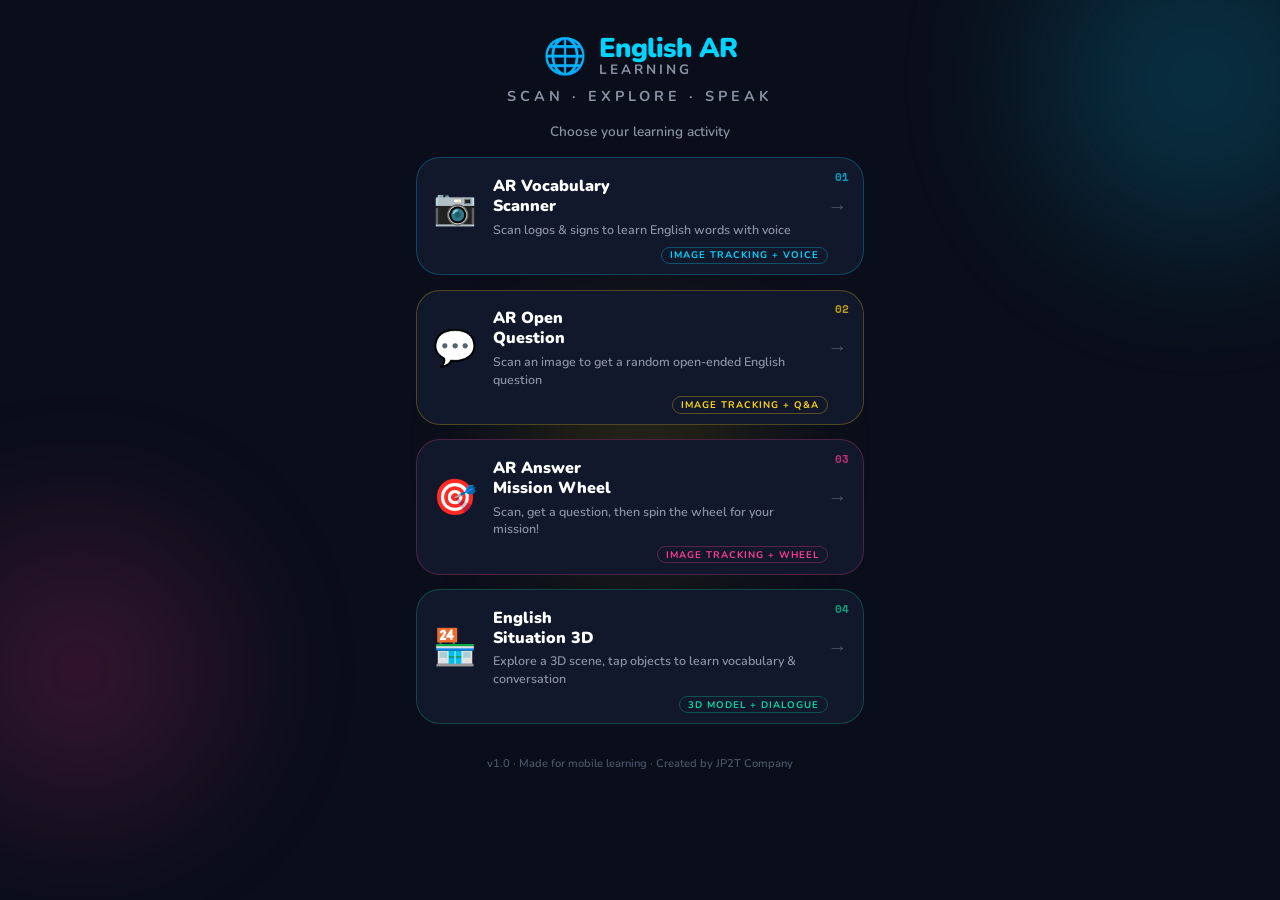
==== commit ad9d749e: "remove part 5" ====
--- a/index.html
+++ b/index.html
@@ -1,93 +1,82 @@
 <!DOCTYPE html>
-<!-- v1.1 - English AR Learning | Main Menu -->
 <html lang="en">
 <head>
   <meta charset="UTF-8" />
   <meta name="viewport" content="width=device-width, initial-scale=1.0, maximum-scale=1.0, user-scalable=no" />
   <meta name="theme-color" content="#0a0e1a" />
   <title>English AR Learning</title>
-  <link rel="stylesheet" href="style.css?v=home-ui-2" />
   <link rel="preconnect" href="https://fonts.googleapis.com" />
-  <link href="https://fonts.googleapis.com/css2?family=Nunito:wght@400;600;700;900&family=Space+Mono:wght@700&display=swap" rel="stylesheet" />
+  <link href="https://fonts.googleapis.com/css2?family=Nunito:wght@400;600;700;800;900&family=Space+Mono:wght@700&display=swap" rel="stylesheet" />
+  <link rel="stylesheet" href="style.css?v=no-part5" />
 </head>
 <body class="home-page">
-  <!-- Background decoration -->
   <div class="bg-orb bg-orb-1"></div>
   <div class="bg-orb bg-orb-2"></div>
   <div class="bg-orb bg-orb-3"></div>
+
   <header class="site-header">
     <div class="header-logo">
-      <span class="logo-icon">🌐</span>
+      <div class="logo-icon">🌐</div>
       <div class="logo-text">
-        <span class="logo-main">English AR</span>
-        <span class="logo-sub">Learning</span>
+        <div class="logo-main">English AR</div>
+        <div class="logo-sub">Learning</div>
       </div>
     </div>
-    <p class="header-desc">Scan · Explore · Speak</p>
+    <div class="header-desc">Scan · Explore · Speak</div>
   </header>
+
   <main class="main-menu">
     <p class="menu-intro">Choose your learning activity</p>
-    <div class="parts-grid">
-      <!-- Part 1 -->
-      <a href="part1/" class="part-card card-1">
-        <div class="card-num">01</div>
-        <div class="card-icon">📷</div>
+
+    <section class="parts-grid" aria-label="Learning activities">
+      <a class="part-card card-1" href="part1/">
+        <span class="card-num">01</span>
+        <span class="card-icon">📷</span>
         <div class="card-body">
-          <h2 class="card-title">AR Vocabulary<br>Scanner</h2>
-          <p class="card-desc">Scan logos &amp; signs to learn English words with voice</p>
+          <h2 class="card-title">AR Vocabulary<br />Scanner</h2>
+          <p class="card-desc">Scan logos & signs to learn English words with voice</p>
         </div>
-        <div class="card-tag">Image Tracking + Voice</div>
-        <div class="card-arrow">→</div>
+        <span class="card-tag">Image Tracking + Voice</span>
+        <span class="card-arrow">→</span>
       </a>
-      <!-- Part 2 -->
-      <a href="part2/" class="part-card card-2">
-        <div class="card-num">02</div>
-        <div class="card-icon">💬</div>
+
+      <a class="part-card card-2" href="part2/">
+        <span class="card-num">02</span>
+        <span class="card-icon">💬</span>
         <div class="card-body">
-          <h2 class="card-title">AR Open<br>Question</h2>
+          <h2 class="card-title">AR Open<br />Question</h2>
           <p class="card-desc">Scan an image to get a random open-ended English question</p>
         </div>
-        <div class="card-tag">Image Tracking + Q&amp;A</div>
-        <div class="card-arrow">→</div>
+        <span class="card-tag">Image Tracking + Q&A</span>
+        <span class="card-arrow">→</span>
       </a>
-      <!-- Part 3 -->
-      <a href="part3/" class="part-card card-3">
-        <div class="card-num">03</div>
-        <div class="card-icon">🎯</div>
+
+      <a class="part-card card-3" href="part3/">
+        <span class="card-num">03</span>
+        <span class="card-icon">🎯</span>
         <div class="card-body">
-          <h2 class="card-title">AR Answer<br>Mission Wheel</h2>
+          <h2 class="card-title">AR Answer<br />Mission Wheel</h2>
           <p class="card-desc">Scan, get a question, then spin the wheel for your mission!</p>
         </div>
-        <div class="card-tag">Image Tracking + Wheel</div>
-        <div class="card-arrow">→</div>
+        <span class="card-tag">Image Tracking + Wheel</span>
+        <span class="card-arrow">→</span>
       </a>
-      <!-- Part 4 -->
-      <a href="part4/" class="part-card card-4">
-        <div class="card-num">04</div>
-        <div class="card-icon">🏪</div>
+
+      <a class="part-card card-4" href="part4/">
+        <span class="card-num">04</span>
+        <span class="card-icon">🏪</span>
         <div class="card-body">
-          <h2 class="card-title">English<br>Situation 3D</h2>
-          <p class="card-desc">Explore a 3D scene, tap objects to learn vocabulary &amp; conversation</p>
+          <h2 class="card-title">English<br />Situation 3D</h2>
+          <p class="card-desc">Explore a 3D scene, tap objects to learn vocabulary & conversation</p>
         </div>
-        <div class="card-tag">3D Model + Dialogue</div>
-        <div class="card-arrow">→</div>
+        <span class="card-tag">3D Model + Dialogue</span>
+        <span class="card-arrow">→</span>
       </a>
-      <!-- Part 5 -->
-      <a href="part5/" class="part-card card-5">
-        <div class="card-num">05</div>
-        <div class="card-icon">🔍</div>
-        <div class="card-body">
-          <h2 class="card-title">AI<br>Reader</h2>
-          <p class="card-desc">Point camera at English text on labels, signs &amp; products to read &amp; hear it</p>
-        </div>
-        <div class="card-tag">OCR + Voice</div>
-        <div class="card-arrow">→</div>
-      </a>
-    </div>
-    <footer class="site-footer">
-      <p>v1.1 · Made for mobile learning · Created by JP2T Company</p>
-    </footer>
+    </section>
+
+    <footer class="site-footer">v1.0 · Made for mobile learning · Created by JP2T Company</footer>
   </main>
-  <script src="script.js"></script>
+
+  <script src="script.js?v=no-part5"></script>
 </body>
 </html>
--- a/style.css
+++ b/style.css
@@ -1,901 +1,146 @@
-/* =============================================
-   English AR Learning — Global Styles v1.0
-   Design: Vibrant dark edu-tech, mobile-first
-   ============================================= */
-
+/* English AR Learning — Global Styles v1.0, Part 5 removed */
 :root {
-  /* Core palette */
-  --bg-dark:      #0a0e1a;
-  --bg-card:      #12182b;
-  --bg-card2:     #1a2035;
-  --cyan:         #00d4ff;
-  --yellow:       #ffd60a;
-  --pink:         #ff3b8f;
-  --purple:       #9b5de5;
-  --green:        #06d6a0;
-
-  /* Part colors */
-  --c1: #00d4ff;   /* Part 1 - cyan */
-  --c2: #ffd60a;   /* Part 2 - yellow */
-  --c3: #ff3b8f;   /* Part 3 - pink */
-  --c4: #06d6a0;   /* Part 4 - green */
-
-  /* Text */
-  --text-white:  #ffffff;
-  --text-muted:  #8892a4;
-  --text-dim:    #4a5568;
-
-  /* Typography */
-  --font-main:   'Nunito', sans-serif;
-  --font-mono:   'Space Mono', monospace;
-
-  /* Spacing */
-  --gap:   1rem;
-  --r:     16px;
-  --r-sm:  10px;
-  --r-lg:  24px;
+  --bg-dark: #0a0e1a;
+  --bg-card: #12182b;
+  --bg-card2: #1a2035;
+  --cyan: #00d4ff;
+  --yellow: #ffd60a;
+  --pink: #ff3b8f;
+  --green: #06d6a0;
+  --c1: #00d4ff;
+  --c2: #ffd60a;
+  --c3: #ff3b8f;
+  --c4: #06d6a0;
+  --text-white: #ffffff;
+  --text-muted: #8892a4;
+  --text-dim: #4a5568;
+  --font-main: 'Nunito', sans-serif;
+  --font-mono: 'Space Mono', monospace;
+  --r-lg: 24px;
 }
 
-/* ── Reset ─────────────────────────────────── */
 *, *::before, *::after { box-sizing: border-box; margin: 0; padding: 0; }
-html { -webkit-tap-highlight-color: transparent; }
-body {
-  font-family: var(--font-main);
-  background: var(--bg-dark);
-  color: var(--text-white);
-  min-height: 100vh;
-  overflow-x: hidden;
-  -webkit-font-smoothing: antialiased;
-}
+html { width: 100%; min-height: 100%; overflow-x: hidden; -webkit-tap-highlight-color: transparent; }
+body { font-family: var(--font-main); background: var(--bg-dark); color: var(--text-white); min-height: 100vh; overflow-x: hidden; -webkit-font-smoothing: antialiased; }
 a { text-decoration: none; color: inherit; }
 button { cursor: pointer; font-family: inherit; border: none; outline: none; }
 
-/* ── Background orbs ───────────────────────── */
-.bg-orb {
-  position: fixed;
-  border-radius: 50%;
-  filter: blur(80px);
-  opacity: 0.18;
-  pointer-events: none;
-  z-index: 0;
-}
-.bg-orb-1 {
-  width: 320px; height: 320px;
-  background: var(--cyan);
-  top: -80px; right: -80px;
-  animation: orb-float 8s ease-in-out infinite;
-}
-.bg-orb-2 {
-  width: 280px; height: 280px;
-  background: var(--pink);
-  bottom: 10%; left: -60px;
-  animation: orb-float 10s ease-in-out infinite reverse;
-}
-.bg-orb-3 {
-  width: 200px; height: 200px;
-  background: var(--yellow);
-  top: 50%; left: 50%;
-  transform: translate(-50%, -50%);
-  animation: orb-float 12s ease-in-out infinite 2s;
-}
-@keyframes orb-float {
-  0%, 100% { transform: translateY(0) scale(1); }
-  50%       { transform: translateY(-30px) scale(1.08); }
-}
+.bg-orb { position: fixed; border-radius: 50%; filter: blur(80px); opacity: 0.18; pointer-events: none; z-index: 0; }
+.bg-orb-1 { width: 320px; height: 320px; background: var(--cyan); top: -80px; right: -80px; animation: orb-float 8s ease-in-out infinite; }
+.bg-orb-2 { width: 280px; height: 280px; background: var(--pink); bottom: 10%; left: -60px; animation: orb-float 10s ease-in-out infinite reverse; }
+.bg-orb-3 { width: 200px; height: 200px; background: var(--yellow); top: 50%; left: 50%; transform: translate(-50%, -50%); animation: orb-float 12s ease-in-out infinite 2s; }
+@keyframes orb-float { 0%, 100% { transform: translateY(0) scale(1); } 50% { transform: translateY(-30px) scale(1.08); } }
 
-/* ── Header ────────────────────────────────── */
-.site-header {
-  position: relative;
-  z-index: 1;
-  text-align: center;
-  padding: 2.5rem 1rem 1rem;
-}
-.header-logo {
-  display: flex;
-  align-items: center;
-  justify-content: center;
-  gap: 0.75rem;
-  margin-bottom: 0.4rem;
-}
+body.home-page { width: 100%; min-height: 100vh; min-height: 100dvh; overflow-x: hidden; overflow-y: auto; overscroll-behavior-y: auto; }
+.site-header { position: relative; z-index: 1; text-align: center; padding: 2rem 1rem 1rem; }
+.header-logo { display: flex; align-items: center; justify-content: center; gap: 0.75rem; margin-bottom: 0.4rem; }
 .logo-icon { font-size: 2.2rem; }
-.logo-text  { display: flex; flex-direction: column; text-align: left; line-height: 1.1; }
-.logo-main  { font-size: 1.7rem; font-weight: 900; color: var(--cyan); letter-spacing: -0.5px; }
-.logo-sub   { font-size: 0.85rem; font-weight: 700; color: var(--text-muted); letter-spacing: 3px; text-transform: uppercase; }
-.header-desc {
-  font-size: 0.9rem;
-  color: var(--text-muted);
-  letter-spacing: 4px;
-  text-transform: uppercase;
-  font-weight: 700;
-}
+.logo-text { display: flex; flex-direction: column; text-align: left; line-height: 1.1; }
+.logo-main { font-size: 1.7rem; font-weight: 900; color: var(--cyan); letter-spacing: -0.5px; }
+.logo-sub { font-size: 0.85rem; font-weight: 700; color: var(--text-muted); letter-spacing: 3px; text-transform: uppercase; }
+.header-desc { font-size: 0.9rem; color: var(--text-muted); letter-spacing: 4px; text-transform: uppercase; font-weight: 700; }
 
-/* ── Main menu ─────────────────────────────── */
-.main-menu {
-  position: relative;
-  z-index: 1;
-  padding: 0.5rem 1rem 2rem;
-  max-width: 480px;
-  margin: 0 auto;
-}
-.menu-intro {
-  text-align: center;
-  font-size: 0.85rem;
-  color: var(--text-muted);
-  margin-bottom: 1.2rem;
-  font-weight: 600;
-}
+.main-menu { position: relative; z-index: 1; width: 100%; max-width: 480px; margin: 0 auto; padding: 0 1rem 2rem; }
+.menu-intro { text-align: center; font-size: 0.85rem; color: var(--text-muted); margin-bottom: 1rem; font-weight: 600; }
+.parts-grid { display: flex; flex-direction: column; gap: 0.9rem; }
+.part-card { position: relative; display: flex; align-items: center; gap: 1rem; background: var(--bg-card); border-radius: var(--r-lg); padding: 1.1rem 1rem 2.25rem; border: 1.5px solid rgba(255,255,255,0.06); overflow: hidden; transition: transform 0.18s ease, box-shadow 0.18s ease; -webkit-tap-highlight-color: transparent; }
+.part-card::before { content: ''; position: absolute; inset: 0; opacity: 0; transition: opacity 0.2s; border-radius: inherit; }
+.part-card:hover::before, .part-card:active::before { opacity: 1; }
+.part-card:active { transform: scale(0.97); }
+.part-card > * { position: relative; z-index: 1; }
 
-/* ── Part cards ─────────────────────────────── */
-.parts-grid {
-  display: flex;
-  flex-direction: column;
-  gap: 0.9rem;
-}
-.part-card {
-  position: relative;
-  display: flex;
-  align-items: center;
-  gap: 1rem;
-  background: var(--bg-card);
-  border-radius: var(--r-lg);
-  padding: 1.1rem 1rem;
-  border: 1.5px solid rgba(255,255,255,0.06);
-  overflow: hidden;
-  transition: transform 0.18s ease, box-shadow 0.18s ease;
-  -webkit-tap-highlight-color: transparent;
-}
-.part-card::before {
-  content: '';
-  position: absolute;
-  inset: 0;
-  opacity: 0;
-  transition: opacity 0.2s;
-  border-radius: inherit;
-}
-.part-card:active { transform: scale(0.97); }
-
-/* Per-part color themes */
 .card-1 { border-color: rgba(0,212,255,0.25); }
 .card-1::before { background: linear-gradient(135deg, rgba(0,212,255,0.08), transparent); }
-.card-1:active::before, .card-1:hover::before { opacity: 1; }
-.card-1 .card-num { color: var(--c1); }
-.card-1 .card-tag { color: var(--c1); border-color: rgba(0,212,255,0.3); }
-
+.card-1 .card-num, .card-1 .card-tag { color: var(--c1); }
+.card-1 .card-tag { border-color: rgba(0,212,255,0.3); }
 .card-2 { border-color: rgba(255,214,10,0.25); }
 .card-2::before { background: linear-gradient(135deg, rgba(255,214,10,0.08), transparent); }
-.card-2:active::before, .card-2:hover::before { opacity: 1; }
-.card-2 .card-num { color: var(--c2); }
-.card-2 .card-tag { color: var(--c2); border-color: rgba(255,214,10,0.3); }
-
+.card-2 .card-num, .card-2 .card-tag { color: var(--c2); }
+.card-2 .card-tag { border-color: rgba(255,214,10,0.3); }
 .card-3 { border-color: rgba(255,59,143,0.25); }
 .card-3::before { background: linear-gradient(135deg, rgba(255,59,143,0.08), transparent); }
-.card-3:active::before, .card-3:hover::before { opacity: 1; }
-.card-3 .card-num { color: var(--c3); }
-.card-3 .card-tag { color: var(--c3); border-color: rgba(255,59,143,0.3); }
-
+.card-3 .card-num, .card-3 .card-tag { color: var(--c3); }
+.card-3 .card-tag { border-color: rgba(255,59,143,0.3); }
 .card-4 { border-color: rgba(6,214,160,0.25); }
 .card-4::before { background: linear-gradient(135deg, rgba(6,214,160,0.08), transparent); }
-.card-4:active::before, .card-4:hover::before { opacity: 1; }
-.card-4 .card-num { color: var(--c4); }
-.card-4 .card-tag { color: var(--c4); border-color: rgba(6,214,160,0.3); }
+.card-4 .card-num, .card-4 .card-tag { color: var(--c4); }
+.card-4 .card-tag { border-color: rgba(6,214,160,0.3); }
 
-.card-num {
-  font-family: var(--font-mono);
-  font-size: 0.7rem;
-  font-weight: 700;
-  position: absolute;
-  top: 0.6rem;
-  right: 0.9rem;
-  opacity: 0.7;
-}
-.card-icon { font-size: 2.2rem; flex-shrink: 0; }
-.card-body  { flex: 1; min-width: 0; }
-.card-title { font-size: 1rem; font-weight: 900; line-height: 1.25; margin-bottom: 0.3rem; }
-.card-desc  { font-size: 0.78rem; color: var(--text-muted); line-height: 1.4; font-weight: 600; }
-.card-tag {
-  position: absolute;
-  bottom: 0.6rem;
-  right: 2.2rem;
-  font-size: 0.6rem;
-  font-weight: 700;
-  letter-spacing: 1px;
-  text-transform: uppercase;
-  border: 1px solid;
-  padding: 0.15rem 0.45rem;
-  border-radius: 20px;
-}
-.card-arrow {
-  font-size: 1.2rem;
-  color: var(--text-dim);
-  flex-shrink: 0;
-}
+.card-num { position: absolute; top: 0.6rem; right: 0.9rem; font-family: var(--font-mono); font-size: 0.7rem; font-weight: 700; opacity: 0.7; }
+.card-icon { font-size: 2.2rem; flex-shrink: 0; line-height: 1; }
+.card-body { flex: 1; min-width: 0; }
+.card-title { font-size: 1rem; font-weight: 900; line-height: 1.25; margin-bottom: 0.3rem; padding-right: 1.5rem; }
+.card-desc { font-size: 0.78rem; color: var(--text-muted); line-height: 1.4; font-weight: 600; padding-right: 0.8rem; }
+.card-tag { position: absolute; right: 2.2rem; bottom: 0.65rem; display: inline-flex; align-items: center; justify-content: center; width: max-content; max-width: calc(100% - 4.4rem); white-space: nowrap; overflow: hidden; text-overflow: ellipsis; font-size: 0.6rem; font-weight: 700; letter-spacing: 1px; line-height: 1; text-transform: uppercase; border: 1px solid; padding: 0.18rem 0.5rem; border-radius: 20px; }
+.card-arrow { flex-shrink: 0; font-size: 1.2rem; color: var(--text-dim); }
+.site-footer { text-align: center; margin-top: 2rem; font-size: 0.7rem; color: var(--text-dim); font-weight: 600; }
 
-/* ── Footer ────────────────────────────────── */
-.site-footer {
-  text-align: center;
-  margin-top: 2rem;
-  font-size: 0.7rem;
-  color: var(--text-dim);
-  font-weight: 600;
-}
-
-/* ══════════════════════════════════════════════
-   AR PAGE SHARED STYLES (Parts 1–3)
-   ══════════════════════════════════════════════ */
+/* Shared AR styles for Parts 1–3 */
 .ar-page { position: relative; width: 100%; height: 100vh; overflow: hidden; }
-
-/* ── AR Back button ─────────────────────────── */
-.ar-back-btn {
-  position: fixed;
-  top: 1rem;
-  left: 1rem;
-  z-index: 1000;
-  background: rgba(10,14,26,0.85);
-  border: 1.5px solid rgba(255,255,255,0.15);
-  color: #fff;
-  font-family: var(--font-main);
-  font-size: 0.82rem;
-  font-weight: 700;
-  padding: 0.5rem 0.9rem;
-  border-radius: 30px;
-  backdrop-filter: blur(8px);
-  display: flex;
-  align-items: center;
-  gap: 0.4rem;
-}
-
-/* ── AR Status badge ────────────────────────── */
-.ar-status {
-  position: fixed;
-  top: 1rem;
-  left: 50%;
-  transform: translateX(-50%);
-  z-index: 1000;
-  background: rgba(10,14,26,0.85);
-  border: 1.5px solid rgba(255,255,255,0.1);
-  color: var(--text-muted);
-  font-size: 0.75rem;
-  font-weight: 700;
-  padding: 0.35rem 0.9rem;
-  border-radius: 20px;
-  backdrop-filter: blur(8px);
-  white-space: nowrap;
-  letter-spacing: 1px;
-  text-transform: uppercase;
-  transition: all 0.3s;
-}
+.ar-back-btn { position: fixed; top: 1rem; left: 1rem; z-index: 1000; background: rgba(10,14,26,0.85); border: 1.5px solid rgba(255,255,255,0.15); color: #fff; font-family: var(--font-main); font-size: 0.82rem; font-weight: 700; padding: 0.5rem 0.9rem; border-radius: 30px; backdrop-filter: blur(8px); display: flex; align-items: center; gap: 0.4rem; }
+.ar-status { position: fixed; top: 1rem; left: 50%; transform: translateX(-50%); z-index: 1000; background: rgba(10,14,26,0.85); border: 1.5px solid rgba(255,255,255,0.1); color: var(--text-muted); font-size: 0.75rem; font-weight: 700; padding: 0.35rem 0.9rem; border-radius: 20px; backdrop-filter: blur(8px); white-space: nowrap; letter-spacing: 1px; text-transform: uppercase; transition: all 0.3s; }
 .ar-status.scanning { color: var(--cyan); border-color: rgba(0,212,255,0.4); }
-.ar-status.found    { color: var(--green); border-color: rgba(6,214,160,0.4); }
-
-/* ── AR Popup card ─────────────────────────── */
-.ar-popup {
-  position: fixed;
-  bottom: 0;
-  left: 0; right: 0;
-  z-index: 999;
-  background: var(--bg-card);
-  border-top: 2px solid rgba(255,255,255,0.08);
-  border-radius: var(--r-lg) var(--r-lg) 0 0;
-  padding: 1.2rem 1.2rem 2rem;
-  transform: translateY(100%);
-  transition: transform 0.35s cubic-bezier(0.34, 1.56, 0.64, 1);
-  backdrop-filter: blur(20px);
-}
+.ar-status.found { color: var(--green); border-color: rgba(6,214,160,0.4); }
+.ar-popup { position: fixed; bottom: 0; left: 0; right: 0; z-index: 999; background: var(--bg-card); border-top: 2px solid rgba(255,255,255,0.08); border-radius: var(--r-lg) var(--r-lg) 0 0; padding: 1.2rem 1.2rem 2rem; transform: translateY(100%); transition: transform 0.35s cubic-bezier(0.34, 1.56, 0.64, 1); backdrop-filter: blur(20px); }
 .ar-popup.show { transform: translateY(0); }
-
-/* Part 1 popup accent */
 .ar-popup.accent-cyan { border-top-color: var(--cyan); }
 .ar-popup.accent-yellow { border-top-color: var(--yellow); }
 .ar-popup.accent-pink { border-top-color: var(--pink); }
 .ar-popup.accent-green { border-top-color: var(--green); }
+.popup-label { font-size: 0.65rem; font-weight: 800; letter-spacing: 3px; text-transform: uppercase; color: var(--text-muted); margin-bottom: 0.5rem; }
+.popup-word { font-size: 2.2rem; font-weight: 900; color: var(--cyan); margin-bottom: 0.5rem; line-height: 1.1; }
+.popup-word.yellow { color: var(--yellow); }
+.popup-word.pink { color: var(--pink); }
+.popup-word.green { color: var(--green); }
+.popup-buttons { display: flex; gap: 0.6rem; flex-wrap: wrap; margin-top: 0.8rem; }
+.btn { display: inline-flex; align-items: center; gap: 0.4rem; padding: 0.7rem 1.2rem; border-radius: 50px; font-family: var(--font-main); font-size: 0.88rem; font-weight: 800; transition: transform 0.12s, opacity 0.12s; -webkit-tap-highlight-color: transparent; }
+.btn:active { transform: scale(0.94); opacity: 0.85; }
+.btn-cyan { background: var(--cyan); color: #000; }
+.btn-yellow { background: var(--yellow); color: #000; }
+.btn-pink { background: var(--pink); color: #fff; }
+.btn-green { background: var(--green); color: #000; }
+.btn-ghost { background: rgba(255,255,255,0.07); color: #fff; border: 1.5px solid rgba(255,255,255,0.15); }
+.btn-lg { padding: 0.9rem 1.6rem; font-size: 1rem; }
 
-.popup-label {
-  font-size: 0.65rem;
-  font-weight: 800;
-  letter-spacing: 3px;
-  text-transform: uppercase;
-  color: var(--text-muted);
-  margin-bottom: 0.5rem;
-}
-.popup-word {
-  font-size: 2.2rem;
-  font-weight: 900;
-  color: var(--cyan);
-  margin-bottom: 0.5rem;
-  line-height: 1.1;
-}
-.popup-word.yellow { color: var(--yellow); }
-.popup-word.pink   { color: var(--pink); }
-.popup-word.green  { color: var(--green); }
+/* Scan hint */
+.scan-hint { position: fixed; top: 50%; left: 50%; transform: translate(-50%, -50%); z-index: 998; text-align: center; pointer-events: none; transition: opacity 0.3s; }
+.scan-hint.hidden { opacity: 0; }
+.scan-frame { width: 200px; height: 200px; border: 2.5px solid rgba(255,255,255,0.35); border-radius: 16px; margin: 0 auto 1rem; position: relative; animation: scan-pulse 2s ease-in-out infinite; }
+.scan-frame::before, .scan-frame::after { content: ''; position: absolute; width: 30px; height: 30px; }
+.scan-frame::before { top: -4px; left: -4px; border-top: 4px solid var(--cyan); border-left: 4px solid var(--cyan); border-radius: 4px 0 0 0; }
+.scan-frame::after { bottom: -4px; right: -4px; border-bottom: 4px solid var(--cyan); border-right: 4px solid var(--cyan); border-radius: 0 0 4px 0; }
+.scan-line { position: absolute; left: 0; right: 0; height: 2px; background: linear-gradient(90deg, transparent, var(--cyan), transparent); animation: scan-line 2s ease-in-out infinite; top: 0; }
+@keyframes scan-line { 0% { top: 0%; opacity: 1; } 100% { top: 100%; opacity: 0.3; } }
+@keyframes scan-pulse { 0%, 100% { border-color: rgba(255,255,255,0.25); } 50% { border-color: rgba(255,255,255,0.6); } }
+.scan-hint-text { font-size: 0.8rem; font-weight: 700; color: rgba(255,255,255,0.6); letter-spacing: 1px; }
 
-.popup-buttons {
-  display: flex;
-  gap: 0.6rem;
-  flex-wrap: wrap;
-  margin-top: 0.8rem;
-}
-
-/* ── Shared buttons ─────────────────────────── */
-.btn {
-  display: inline-flex;
-  align-items: center;
-  gap: 0.4rem;
-  padding: 0.7rem 1.2rem;
-  border-radius: 50px;
-  font-family: var(--font-main);
-  font-size: 0.88rem;
-  font-weight: 800;
-  transition: transform 0.12s, opacity 0.12s;
-  -webkit-tap-highlight-color: transparent;
-}
-.btn:active { transform: scale(0.94); opacity: 0.85; }
-.btn-cyan   { background: var(--cyan);   color: #000; }
-.btn-yellow { background: var(--yellow); color: #000; }
-.btn-pink   { background: var(--pink);   color: #fff; }
-.btn-green  { background: var(--green);  color: #000; }
-.btn-ghost  {
-  background: rgba(255,255,255,0.07);
-  color: #fff;
-  border: 1.5px solid rgba(255,255,255,0.15);
-}
-.btn-ghost:active { background: rgba(255,255,255,0.12); }
-
-.btn-lg { padding: 0.9rem 1.6rem; font-size: 1rem; }
-.btn-sm { padding: 0.45rem 0.9rem; font-size: 0.78rem; }
-
-/* ── Scan hint overlay ──────────────────────── */
-.scan-hint {
-  position: fixed;
-  top: 50%;
-  left: 50%;
-  transform: translate(-50%, -50%);
-  z-index: 998;
-  text-align: center;
-  pointer-events: none;
-  transition: opacity 0.3s;
-}
-.scan-hint.hidden { opacity: 0; }
-.scan-frame {
-  width: 200px;
-  height: 200px;
-  border: 2.5px solid rgba(255,255,255,0.35);
-  border-radius: 16px;
-  margin: 0 auto 1rem;
-  position: relative;
-  animation: scan-pulse 2s ease-in-out infinite;
-}
-.scan-frame::before, .scan-frame::after {
-  content: '';
-  position: absolute;
-  width: 30px; height: 30px;
-}
-.scan-frame::before {
-  top: -4px; left: -4px;
-  border-top: 4px solid var(--cyan);
-  border-left: 4px solid var(--cyan);
-  border-radius: 4px 0 0 0;
-}
-.scan-frame::after {
-  bottom: -4px; right: -4px;
-  border-bottom: 4px solid var(--cyan);
-  border-right: 4px solid var(--cyan);
-  border-radius: 0 0 4px 0;
-}
-.scan-line {
-  position: absolute;
-  left: 0; right: 0;
-  height: 2px;
-  background: linear-gradient(90deg, transparent, var(--cyan), transparent);
-  animation: scan-line 2s ease-in-out infinite;
-  top: 0;
-}
-@keyframes scan-line {
-  0%   { top: 0%; opacity: 1; }
-  100% { top: 100%; opacity: 0.3; }
-}
-@keyframes scan-pulse {
-  0%, 100% { border-color: rgba(255,255,255,0.25); }
-  50%       { border-color: rgba(255,255,255,0.6); }
-}
-.scan-hint-text {
-  font-size: 0.8rem;
-  font-weight: 700;
-  color: rgba(255,255,255,0.6);
-  letter-spacing: 1px;
-}
-
-/* ── Loading overlay ────────────────────────── */
-.loading-overlay {
-  position: fixed;
-  inset: 0;
-  background: var(--bg-dark);
-  z-index: 2000;
-  display: flex;
-  flex-direction: column;
-  align-items: center;
-  justify-content: center;
-  gap: 1rem;
-  transition: opacity 0.5s;
-}
+/* Loading */
+.loading-overlay { position: fixed; inset: 0; background: var(--bg-dark); z-index: 2000; display: flex; flex-direction: column; align-items: center; justify-content: center; gap: 1rem; transition: opacity 0.5s; }
 .loading-overlay.hidden { opacity: 0; pointer-events: none; }
-.loading-spinner {
-  width: 50px; height: 50px;
-  border: 3px solid rgba(255,255,255,0.1);
-  border-top-color: var(--cyan);
-  border-radius: 50%;
-  animation: spin 0.8s linear infinite;
-}
+.loading-spinner { width: 50px; height: 50px; border: 3px solid rgba(255,255,255,0.1); border-top-color: var(--cyan); border-radius: 50%; animation: spin 0.8s linear infinite; }
 @keyframes spin { to { transform: rotate(360deg); } }
 .loading-text { font-size: 0.85rem; color: var(--text-muted); font-weight: 700; }
 
-/* ══════════════════════════════════════════════
-   PART 4 — Situation 3D
-   ══════════════════════════════════════════════ */
-.p4-header {
-  position: fixed;
-  top: 0; left: 0; right: 0;
-  z-index: 100;
-  background: linear-gradient(180deg, rgba(10,14,26,0.95), transparent);
-  padding: 1rem;
-  display: flex;
-  align-items: center;
-  justify-content: space-between;
+/* Part 4 */
+.p4-header { position: fixed; top: 0; left: 0; right: 0; z-index: 100; background: linear-gradient(180deg, rgba(10,14,26,0.95), transparent); padding: 1rem; display: flex; align-items: center; justify-content: space-between; }
+.p4-title { font-size: 1rem; font-weight: 900; color: var(--green); }
+.p4-scene-container { width: 100%; height: 100vh; position: relative; }
+.p4-info-panel { position: fixed; bottom: 0; left: 0; right: 0; z-index: 100; background: var(--bg-card); border-top: 2px solid var(--green); border-radius: var(--r-lg) var(--r-lg) 0 0; padding: 1.2rem 1.2rem 2.5rem; transform: translateY(100%); transition: transform 0.35s cubic-bezier(0.34, 1.56, 0.64, 1); }
+.p4-info-panel.show { transform: translateY(0); }
+.p4-panel-label { font-size: 0.65rem; font-weight: 800; letter-spacing: 3px; text-transform: uppercase; color: var(--text-muted); margin-bottom: 0.4rem; }
+.p4-panel-word { font-size: 1.9rem; font-weight: 900; color: var(--green); margin-bottom: 0.3rem; }
+.p4-panel-dialogue { font-size: 0.85rem; line-height: 1.7; color: var(--text-muted); font-weight: 600; }
+.p4-panel-dialogue span { color: var(--text-white); }
+.p4-panel-buttons { display: flex; gap: 0.6rem; margin-top: 0.9rem; }
+.visually-hidden { display: none; }
+
+@media (max-width: 420px) {
+  .part-card { padding: 1rem 0.9rem 2.35rem; gap: 0.85rem; }
+  .card-title { font-size: 0.98rem; }
+  .card-desc { font-size: 0.76rem; }
+  .card-tag { right: 2rem; max-width: calc(100% - 4rem); font-size: 0.56rem; }
 }
-.p4-title {
-  font-size: 1rem;
-  font-weight: 900;
-  color: var(--green);
+@media (max-width: 380px) {
+  .card-desc { display: none; }
+  .part-card { min-height: 112px; }
 }
-.p4-scene-container {
-  width: 100%;
-  height: 100vh;
-  position: relative;
-}
-.p4-info-panel {
-  position: fixed;
-  bottom: 0; left: 0; right: 0;
-  z-index: 100;
-  background: var(--bg-card);
-  border-top: 2px solid var(--green);
-  border-radius: var(--r-lg) var(--r-lg) 0 0;
-  padding: 1.2rem 1.2rem 2.5rem;
-  transform: translateY(100%);
-  transition: transform 0.35s cubic-bezier(0.34, 1.56, 0.64, 1);
-}
-.p4-info-panel.show { transform: translateY(0); }
-.p4-panel-label {
-  font-size: 0.65rem;
-  font-weight: 800;
-  letter-spacing: 3px;
-  text-transform: uppercase;
-  color: var(--text-muted);
-  margin-bottom: 0.4rem;
-}
-.p4-panel-word {
-  font-size: 1.9rem;
-  font-weight: 900;
-  color: var(--green);
-  margin-bottom: 0.3rem;
-}
-.p4-panel-dialogue {
-  font-size: 0.85rem;
-  line-height: 1.7;
-  color: var(--text-muted);
-  font-weight: 600;
-}
-.p4-panel-dialogue span { color: var(--text-white); }
-.p4-panel-buttons {
-  display: flex;
-  gap: 0.6rem;
-  margin-top: 0.9rem;
-}
-
-/* ── Utility ────────────────────────────────── */
-.visually-hidden { display: none; }
-/* ══════════════════════════════════════════════
-   HOME PAGE MOBILE FIX
-   - Stop index page from sliding up/down
-   - Fix Part 4 card text overlap
-   - Mobile app-like layout
-   ══════════════════════════════════════════════ */
-
-html {
-  width: 100%;
-  height: 100%;
-  overflow-x: hidden;
-}
-
-body.home-page {
-  width: 100%;
-  height: 100vh;
-  height: 100dvh;
-  max-height: 100dvh;
-  overflow: hidden;
-  overscroll-behavior: none;
-  display: flex;
-  flex-direction: column;
-  touch-action: manipulation;
-}
-
-/* Prevent background orbs from creating accidental overflow */
-.home-page .bg-orb {
-  max-width: 70vw;
-  max-height: 70vw;
-}
-
-/* Header */
-.home-page .site-header {
-  flex: 0 0 auto;
-  padding: clamp(0.8rem, 2.2dvh, 1.55rem) 1rem clamp(0.35rem, 1dvh, 0.65rem);
-}
-
-.home-page .header-logo {
-  gap: 0.65rem;
-  margin-bottom: 0.2rem;
-}
-
-.home-page .logo-icon {
-  font-size: clamp(1.7rem, 5vw, 2.15rem);
-}
-
-.home-page .logo-main {
-  font-size: clamp(1.28rem, 5vw, 1.68rem);
-}
-
-.home-page .logo-sub {
-  font-size: clamp(0.66rem, 2.6vw, 0.82rem);
-  letter-spacing: 2.2px;
-}
-
-.home-page .header-desc {
-  font-size: clamp(0.64rem, 2.5vw, 0.82rem);
-  letter-spacing: 2.8px;
-}
-
-/* Main menu */
-.home-page .main-menu {
-  flex: 1 1 auto;
-  min-height: 0;
-  width: 100%;
-  max-width: 480px;
-  display: flex;
-  flex-direction: column;
-  padding: 0.25rem 0.85rem calc(0.62rem + env(safe-area-inset-bottom));
-}
-
-.home-page .menu-intro {
-  flex: 0 0 auto;
-  font-size: clamp(0.68rem, 2.65vw, 0.82rem);
-  margin-bottom: clamp(0.45rem, 1.1dvh, 0.85rem);
-}
-
-/* Four cards fit inside mobile screen */
-.home-page .parts-grid {
-  flex: 1 1 auto;
-  min-height: 0;
-  display: grid;
-  grid-template-rows: repeat(4, minmax(0, 1fr));
-  gap: clamp(0.42rem, 1.15dvh, 0.72rem);
-}
-
-.home-page .part-card {
-  display: grid;
-  grid-template-columns: clamp(2.25rem, 9.4vw, 2.85rem) minmax(0, 1fr) auto;
-  grid-template-areas:
-    "icon body arrow"
-    "icon tag  arrow";
-  align-items: center;
-  column-gap: clamp(0.55rem, 2.2vw, 0.78rem);
-  row-gap: 0.18rem;
-  min-height: 0;
-  padding: clamp(0.62rem, 1.35dvh, 0.92rem) 0.82rem;
-  border-radius: clamp(16px, 4vw, 22px);
-}
-
-/* Keep card content above gradients */
-.home-page .part-card > * {
-  position: relative;
-  z-index: 1;
-}
-
-.home-page .card-icon {
-  grid-area: icon;
-  font-size: clamp(1.55rem, 7.2vw, 2.15rem);
-  line-height: 1;
-}
-
-.home-page .card-body {
-  grid-area: body;
-  min-width: 0;
-}
-
-.home-page .card-title {
-  font-size: clamp(0.82rem, 3.55vw, 1rem);
-  line-height: 1.12;
-  margin-bottom: 0.18rem;
-  padding-right: 1.3rem;
-}
-
-.home-page .card-desc {
-  font-size: clamp(0.64rem, 2.65vw, 0.76rem);
-  line-height: 1.22;
-
-  display: -webkit-box;
-  -webkit-line-clamp: 2;
-  -webkit-box-orient: vertical;
-  overflow: hidden;
-}
-
-/* This fixes the Part 4 overlapping issue */
-.home-page .card-tag {
-  grid-area: tag;
-  position: static;
-  justify-self: start;
-  align-self: start;
-  max-width: 100%;
-  min-width: 0;
-
-  white-space: nowrap;
-  overflow: hidden;
-  text-overflow: ellipsis;
-
-  font-size: clamp(0.48rem, 2vw, 0.58rem);
-  line-height: 1;
-  letter-spacing: 0.7px;
-  padding: 0.16rem 0.42rem;
-  border-radius: 999px;
-  margin-top: 0.06rem;
-}
-
-.home-page .card-arrow {
-  grid-area: arrow;
-  align-self: center;
-  font-size: clamp(0.95rem, 4.2vw, 1.18rem);
-}
-
-.home-page .card-num {
-  top: 0.48rem;
-  right: 0.75rem;
-  font-size: 0.62rem;
-}
-
-/* Footer */
-.home-page .site-footer {
-  flex: 0 0 auto;
-  margin-top: clamp(0.42rem, 1.1dvh, 0.68rem);
-  font-size: clamp(0.56rem, 2.2vw, 0.68rem);
-  line-height: 1.25;
-  padding-bottom: 0.05rem;
-}
-
-/* Compact mode for shorter phones */
-@media (max-height: 720px) {
-  .home-page .site-header {
-    padding-top: 0.7rem;
-    padding-bottom: 0.25rem;
-  }
-
-  .home-page .header-desc {
-    display: none;
-  }
-
-  .home-page .menu-intro {
-    margin-bottom: 0.35rem;
-  }
-
-  .home-page .parts-grid {
-    gap: 0.42rem;
-  }
-
-  .home-page .part-card {
-    padding-top: 0.52rem;
-    padding-bottom: 0.52rem;
-  }
-
-  .home-page .card-title {
-    margin-bottom: 0.1rem;
-  }
-
-  .home-page .card-desc {
-    -webkit-line-clamp: 1;
-  }
-
-  .home-page .site-footer {
-    margin-top: 0.35rem;
-  }
-}
-
-/* Very short screens */
-@media (max-height: 640px) {
-  .home-page .menu-intro {
-    display: none;
-  }
-
-  .home-page .card-tag {
-    display: none;
-  }
-
-  .home-page .part-card {
-    grid-template-areas: "icon body arrow";
-  }
-
-  .home-page .site-footer {
-    font-size: 0.54rem;
-  }
-}
-
-/* ══════════════════════════════════════════════
-   INDEX UI PATCH — restore old layout
-   - Put 01–04 back to top-right
-   - Keep cards like the original
-   - Make tag border fit text
-   - Prevent Part 4 text/tag overlap
-   ══════════════════════════════════════════════ */
-
-/* Let the home page scroll normally like the original */
-html {
-  height: auto;
-  overflow-x: hidden;
-}
-
-body.home-page {
-  height: auto;
-  max-height: none;
-  min-height: 100vh;
-  min-height: 100dvh;
-  overflow-x: hidden;
-  overflow-y: auto;
-  display: block;
-  overscroll-behavior-y: auto;
-}
-
-/* Restore original menu flow */
-.home-page .site-header {
-  padding: 2rem 1rem 1rem;
-}
-
-.home-page .main-menu {
-  width: 100%;
-  max-width: 480px;
-  margin: 0 auto;
-  padding: 0 1rem 2rem;
-  display: block;
-}
-
-.home-page .menu-intro {
-  display: block;
-  margin-bottom: 1rem;
-}
-
-/* Restore original vertical card list */
-.home-page .parts-grid {
-  display: flex;
-  flex-direction: column;
-  gap: 0.9rem;
-}
-
-/* Restore original card layout */
-.home-page .part-card {
-  position: relative;
-  display: flex;
-  align-items: center;
-  gap: 1rem;
-
-  min-height: auto;
-  padding: 1.1rem 1rem 2.25rem;
-
-  border-radius: var(--r-lg);
-  overflow: hidden;
-}
-
-/* Do not force all children to relative.
-   This was the reason 01–04 dropped to the bottom. */
-.home-page .part-card > * {
-  z-index: 1;
-}
-
-/* Number 01–04 back to original top-right position */
-.home-page .card-num {
-  position: absolute !important;
-  top: 0.6rem !important;
-  right: 0.9rem !important;
-  left: auto !important;
-  bottom: auto !important;
-
-  font-family: var(--font-mono);
-  font-size: 0.7rem;
-  font-weight: 700;
-  opacity: 0.7;
-}
-
-/* Restore normal icon/body/arrow behavior */
-.home-page .card-icon {
-  flex-shrink: 0;
-  font-size: 2.2rem;
-  line-height: 1;
-}
-
-.home-page .card-body {
-  flex: 1;
-  min-width: 0;
-}
-
-.home-page .card-title {
-  font-size: 1rem;
-  line-height: 1.25;
-  margin-bottom: 0.3rem;
-  padding-right: 1.5rem;
-}
-
-.home-page .card-desc {
-  font-size: 0.78rem;
-  line-height: 1.4;
-  padding-right: 0.8rem;
-}
-
-/* Tag border fits the text and stays below without overlapping */
-.home-page .card-tag {
-  position: absolute !important;
-  left: auto !important;
-  right: 2.2rem !important;
-  bottom: 0.65rem !important;
-  top: auto !important;
-
-  display: inline-flex;
-  align-items: center;
-  justify-content: center;
-
-  width: max-content;
-  max-width: calc(100% - 4.4rem);
-
-  white-space: nowrap;
-  overflow: hidden;
-  text-overflow: ellipsis;
-
-  font-size: 0.6rem;
-  font-weight: 700;
-  letter-spacing: 1px;
-  line-height: 1;
-  text-transform: uppercase;
-
-  border: 1px solid;
-  padding: 0.18rem 0.5rem;
-  border-radius: 20px;
-}
-
-/* Arrow back to the right side */
-.home-page .card-arrow {
-  flex-shrink: 0;
-  font-size: 1.2rem;
-}
-
-/* Footer text */
-.home-page .site-footer {
-  text-align: center;
-  margin-top: 2rem;
-  font-size: 0.7rem;
-  color: var(--text-dim);
-  font-weight: 600;
-}
-
-/* Small phones: keep cards comfortable */
-@media (max-width: 420px) {
-  .home-page .part-card {
-    padding: 1rem 0.9rem 2.35rem;
-    gap: 0.85rem;
-  }
-
-  .home-page .card-title {
-    font-size: 0.98rem;
-  }
-
-  .home-page .card-desc {
-    font-size: 0.76rem;
-  }
-
-  .home-page .card-tag {
-    right: 2rem !important;
-    max-width: calc(100% - 4rem);
-    font-size: 0.56rem;
-  }
-}
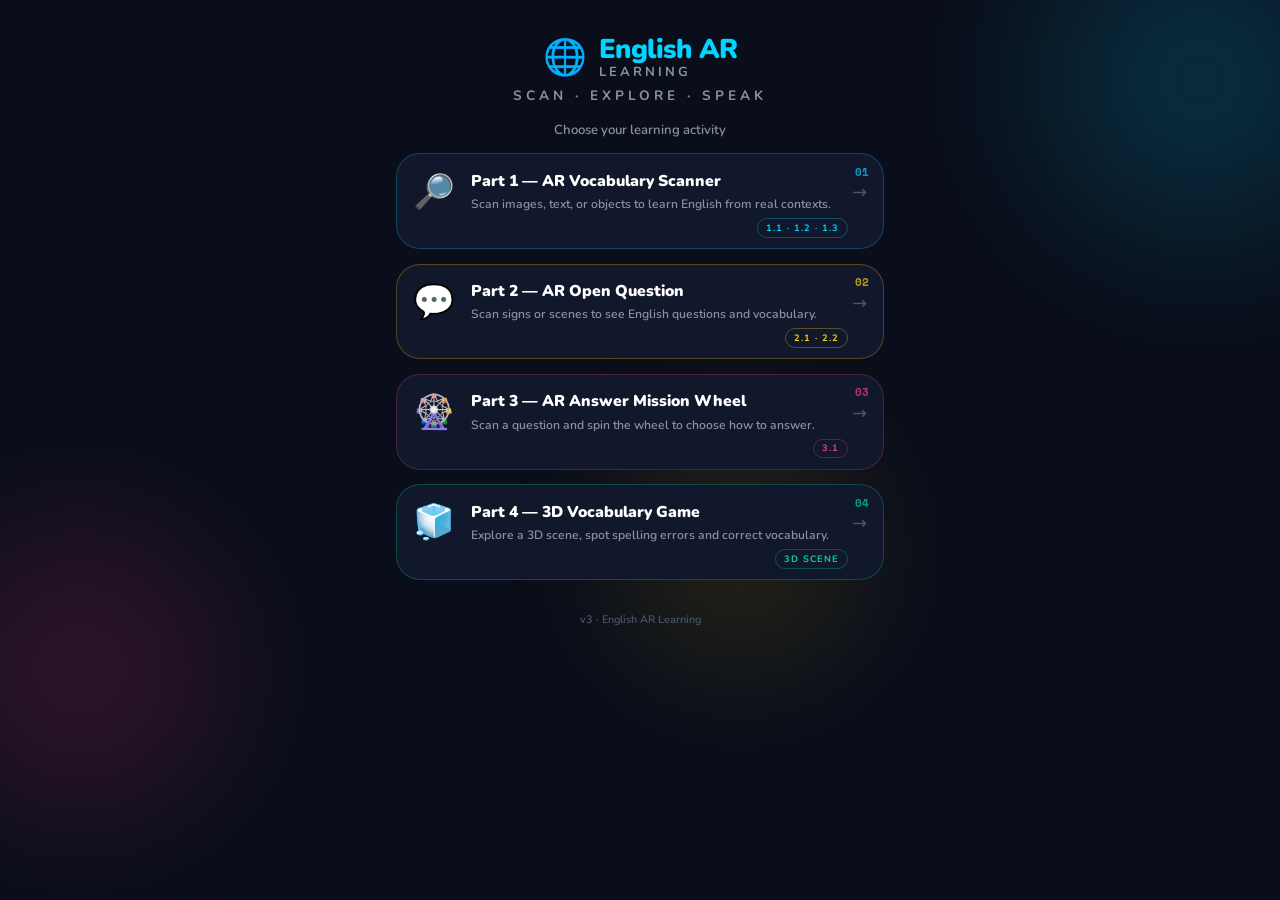
==== commit dfc5082a: "Add files via upload" ====
--- a/index.html
+++ b/index.html
@@ -1,82 +1,86 @@
 <!DOCTYPE html>
-<html lang="en">
+<html lang="th">
 <head>
   <meta charset="UTF-8" />
   <meta name="viewport" content="width=device-width, initial-scale=1.0, maximum-scale=1.0, user-scalable=no" />
+  <title>English AR Learning</title>
+  <meta name="description" content="เรียนภาษาอังกฤษจากบริบทจริงผ่าน AR — สแกน สำรวจ พูด" />
   <meta name="theme-color" content="#0a0e1a" />
-  <title>English AR Learning</title>
-  <link rel="preconnect" href="https://fonts.googleapis.com" />
-  <link href="https://fonts.googleapis.com/css2?family=Nunito:wght@400;600;700;800;900&family=Space+Mono:wght@700&display=swap" rel="stylesheet" />
-  <link rel="stylesheet" href="style.css?v=no-part5" />
+  <meta property="og:title" content="English AR Learning" />
+  <meta property="og:description" content="Scan · Explore · Speak — เรียนภาษาอังกฤษผ่าน Augmented Reality" />
+  <meta property="og:type" content="website" />
+  <link rel="icon" href="data:image/svg+xml,<svg xmlns='http://www.w3.org/2000/svg' viewBox='0 0 100 100'><text y='.9em' font-size='90'>🌐</text></svg>" />
+  <link rel="stylesheet" href="style.css" />
+  <link href="https://fonts.googleapis.com/css2?family=Nunito:wght@400;600;700;900&family=Space+Mono:wght@700&display=swap" rel="stylesheet" />
 </head>
 <body class="home-page">
-  <div class="bg-orb bg-orb-1"></div>
-  <div class="bg-orb bg-orb-2"></div>
-  <div class="bg-orb bg-orb-3"></div>
+  <div class="bg-orb bg-orb-1" aria-hidden="true"></div>
+  <div class="bg-orb bg-orb-2" aria-hidden="true"></div>
+  <div class="bg-orb bg-orb-3" aria-hidden="true"></div>
 
   <header class="site-header">
     <div class="header-logo">
-      <div class="logo-icon">🌐</div>
+      <div class="logo-icon" aria-hidden="true">🌐</div>
       <div class="logo-text">
-        <div class="logo-main">English AR</div>
-        <div class="logo-sub">Learning</div>
+        <span class="logo-main">English AR</span>
+        <span class="logo-sub">Learning</span>
       </div>
     </div>
-    <div class="header-desc">Scan · Explore · Speak</div>
+    <p class="header-desc">Scan · Explore · Speak</p>
   </header>
 
   <main class="main-menu">
     <p class="menu-intro">Choose your learning activity</p>
+    <nav class="parts-grid" aria-label="Learning activities">
 
-    <section class="parts-grid" aria-label="Learning activities">
-      <a class="part-card card-1" href="part1/">
-        <span class="card-num">01</span>
-        <span class="card-icon">📷</span>
-        <div class="card-body">
-          <h2 class="card-title">AR Vocabulary<br />Scanner</h2>
-          <p class="card-desc">Scan logos & signs to learn English words with voice</p>
-        </div>
-        <span class="card-tag">Image Tracking + Voice</span>
-        <span class="card-arrow">→</span>
+      <a class="part-card card-1" href="part1/index.html" aria-label="Part 1 — AR Vocabulary Scanner">
+        <span class="card-num" aria-hidden="true">01</span>
+        <span class="card-icon" aria-hidden="true">🔎</span>
+        <span class="card-body">
+          <span class="card-title">Part 1 — AR Vocabulary Scanner</span>
+          <span class="card-desc">Scan images, text, or objects to learn English from real contexts.</span>
+        </span>
+        <span class="card-tag" aria-hidden="true">1.1 · 1.2 · 1.3</span>
+        <span class="card-arrow" aria-hidden="true">→</span>
       </a>
 
-      <a class="part-card card-2" href="part2/">
-        <span class="card-num">02</span>
-        <span class="card-icon">💬</span>
-        <div class="card-body">
-          <h2 class="card-title">AR Open<br />Question</h2>
-          <p class="card-desc">Scan an image to get a random open-ended English question</p>
-        </div>
-        <span class="card-tag">Image Tracking + Q&A</span>
-        <span class="card-arrow">→</span>
+      <a class="part-card card-2" href="part2/index.html" aria-label="Part 2 — AR Open Question">
+        <span class="card-num" aria-hidden="true">02</span>
+        <span class="card-icon" aria-hidden="true">💬</span>
+        <span class="card-body">
+          <span class="card-title">Part 2 — AR Open Question</span>
+          <span class="card-desc">Scan signs or scenes to see English questions and vocabulary.</span>
+        </span>
+        <span class="card-tag" aria-hidden="true">2.1 · 2.2</span>
+        <span class="card-arrow" aria-hidden="true">→</span>
       </a>
 
-      <a class="part-card card-3" href="part3/">
-        <span class="card-num">03</span>
-        <span class="card-icon">🎯</span>
-        <div class="card-body">
-          <h2 class="card-title">AR Answer<br />Mission Wheel</h2>
-          <p class="card-desc">Scan, get a question, then spin the wheel for your mission!</p>
-        </div>
-        <span class="card-tag">Image Tracking + Wheel</span>
-        <span class="card-arrow">→</span>
+      <a class="part-card card-3" href="part3/index.html" aria-label="Part 3 — AR Answer Mission Wheel">
+        <span class="card-num" aria-hidden="true">03</span>
+        <span class="card-icon" aria-hidden="true">🎡</span>
+        <span class="card-body">
+          <span class="card-title">Part 3 — AR Answer Mission Wheel</span>
+          <span class="card-desc">Scan a question and spin the wheel to choose how to answer.</span>
+        </span>
+        <span class="card-tag" aria-hidden="true">3.1</span>
+        <span class="card-arrow" aria-hidden="true">→</span>
       </a>
 
-      <a class="part-card card-4" href="part4/">
-        <span class="card-num">04</span>
-        <span class="card-icon">🏪</span>
-        <div class="card-body">
-          <h2 class="card-title">English<br />Situation 3D</h2>
-          <p class="card-desc">Explore a 3D scene, tap objects to learn vocabulary & conversation</p>
-        </div>
-        <span class="card-tag">3D Model + Dialogue</span>
-        <span class="card-arrow">→</span>
+      <a class="part-card card-4" href="part4/index.html" aria-label="Part 4 — 3D Vocabulary Correction Game">
+        <span class="card-num" aria-hidden="true">04</span>
+        <span class="card-icon" aria-hidden="true">🧊</span>
+        <span class="card-body">
+          <span class="card-title">Part 4 — 3D Vocabulary Game</span>
+          <span class="card-desc">Explore a 3D scene, spot spelling errors and correct vocabulary.</span>
+        </span>
+        <span class="card-tag" aria-hidden="true">3D Scene</span>
+        <span class="card-arrow" aria-hidden="true">→</span>
       </a>
-    </section>
 
-    <footer class="site-footer">v1.0 · Made for mobile learning · Created by JP2T Company</footer>
+    </nav>
+    <footer class="site-footer">v3 · English AR Learning</footer>
   </main>
 
-  <script src="script.js?v=no-part5"></script>
+  <script src="script.js"></script>
 </body>
 </html>
--- a/style.css
+++ b/style.css
@@ -1,146 +1,1031 @@
-/* English AR Learning — Global Styles v1.0, Part 5 removed */
+/* ================================================================
+   English AR Learning v3 — Global Stylesheet
+   Single file covers every page. No per-page CSS duplication.
+   ================================================================ */
+
+/* ----------------------------------------------------------------
+   Custom Properties
+   ---------------------------------------------------------------- */
 :root {
-  --bg-dark: #0a0e1a;
-  --bg-card: #12182b;
-  --bg-card2: #1a2035;
-  --cyan: #00d4ff;
+  --bg-dark:   #0a0e1a;
+  --bg-card:   #12182b;
+  --bg-card2:  #1a2035;
+  --bg-page:   #050816;
+
+  --cyan:   #00d4ff;
   --yellow: #ffd60a;
-  --pink: #ff3b8f;
-  --green: #06d6a0;
+  --pink:   #ff3b8f;
+  --green:  #06d6a0;
+  --purple: #c084fc;
+
   --c1: #00d4ff;
   --c2: #ffd60a;
   --c3: #ff3b8f;
   --c4: #06d6a0;
+
   --text-white: #ffffff;
   --text-muted: #8892a4;
-  --text-dim: #4a5568;
-  --font-main: 'Nunito', sans-serif;
-  --font-mono: 'Space Mono', monospace;
+  --text-dim:   #4a5568;
+
+  --font-main: 'Nunito', system-ui, -apple-system, BlinkMacSystemFont, sans-serif;
+  --font-mono: 'Space Mono', ui-monospace, monospace;
+
   --r-lg: 24px;
-}
-
+  --r-xl: 28px;
+}
+
+/* ----------------------------------------------------------------
+   Reset
+   ---------------------------------------------------------------- */
 *, *::before, *::after { box-sizing: border-box; margin: 0; padding: 0; }
-html { width: 100%; min-height: 100%; overflow-x: hidden; -webkit-tap-highlight-color: transparent; }
-body { font-family: var(--font-main); background: var(--bg-dark); color: var(--text-white); min-height: 100vh; overflow-x: hidden; -webkit-font-smoothing: antialiased; }
-a { text-decoration: none; color: inherit; }
-button { cursor: pointer; font-family: inherit; border: none; outline: none; }
-
-.bg-orb { position: fixed; border-radius: 50%; filter: blur(80px); opacity: 0.18; pointer-events: none; z-index: 0; }
-.bg-orb-1 { width: 320px; height: 320px; background: var(--cyan); top: -80px; right: -80px; animation: orb-float 8s ease-in-out infinite; }
-.bg-orb-2 { width: 280px; height: 280px; background: var(--pink); bottom: 10%; left: -60px; animation: orb-float 10s ease-in-out infinite reverse; }
-.bg-orb-3 { width: 200px; height: 200px; background: var(--yellow); top: 50%; left: 50%; transform: translate(-50%, -50%); animation: orb-float 12s ease-in-out infinite 2s; }
-@keyframes orb-float { 0%, 100% { transform: translateY(0) scale(1); } 50% { transform: translateY(-30px) scale(1.08); } }
-
-body.home-page { width: 100%; min-height: 100vh; min-height: 100dvh; overflow-x: hidden; overflow-y: auto; overscroll-behavior-y: auto; }
-.site-header { position: relative; z-index: 1; text-align: center; padding: 2rem 1rem 1rem; }
-.header-logo { display: flex; align-items: center; justify-content: center; gap: 0.75rem; margin-bottom: 0.4rem; }
-.logo-icon { font-size: 2.2rem; }
-.logo-text { display: flex; flex-direction: column; text-align: left; line-height: 1.1; }
-.logo-main { font-size: 1.7rem; font-weight: 900; color: var(--cyan); letter-spacing: -0.5px; }
-.logo-sub { font-size: 0.85rem; font-weight: 700; color: var(--text-muted); letter-spacing: 3px; text-transform: uppercase; }
-.header-desc { font-size: 0.9rem; color: var(--text-muted); letter-spacing: 4px; text-transform: uppercase; font-weight: 700; }
-
-.main-menu { position: relative; z-index: 1; width: 100%; max-width: 480px; margin: 0 auto; padding: 0 1rem 2rem; }
-.menu-intro { text-align: center; font-size: 0.85rem; color: var(--text-muted); margin-bottom: 1rem; font-weight: 600; }
+
+html {
+  width: 100%;
+  min-height: 100%;
+  overflow-x: hidden;
+  -webkit-tap-highlight-color: transparent;
+}
+
+body {
+  font-family: var(--font-main);
+  background: var(--bg-dark);
+  color: var(--text-white);
+  -webkit-font-smoothing: antialiased;
+  -moz-osx-font-smoothing: grayscale;
+}
+
+a   { text-decoration: none; color: inherit; }
+img { max-width: 100%; display: block; }
+
+button {
+  cursor: pointer;
+  font-family: inherit;
+  border: none;
+  background: none;
+}
+
+/* Visible focus ring for keyboard users — never hidden */
+:focus-visible {
+  outline: 2px solid var(--cyan);
+  outline-offset: 3px;
+  border-radius: 6px;
+}
+
+/* Respect reduced motion */
+@media (prefers-reduced-motion: reduce) {
+  *, *::before, *::after {
+    animation-duration: 0.01ms !important;
+    animation-iteration-count: 1 !important;
+    transition-duration: 0.01ms !important;
+  }
+}
+
+/* ================================================================
+   HOME PAGE  (body.home-page)
+   ================================================================ */
+body.home-page {
+  min-height: 100vh;
+  min-height: 100dvh;
+  overflow-y: auto;
+  overflow-x: hidden;
+}
+
+.bg-orb {
+  position: fixed;
+  border-radius: 50%;
+  filter: blur(80px);
+  opacity: 0.16;
+  pointer-events: none;
+  z-index: 0;
+}
+.bg-orb-1 {
+  width: 320px; height: 320px;
+  background: var(--cyan);
+  top: -80px; right: -80px;
+  animation: orb-float 8s ease-in-out infinite;
+}
+.bg-orb-2 {
+  width: 280px; height: 280px;
+  background: var(--pink);
+  bottom: 10%; left: -60px;
+  animation: orb-float 10s ease-in-out infinite reverse;
+}
+.bg-orb-3 {
+  width: 200px; height: 200px;
+  background: var(--yellow);
+  top: 50%; left: 50%;
+  animation: orb-float-c 12s ease-in-out infinite 2s;
+}
+
+@keyframes orb-float {
+  0%, 100% { transform: translateY(0) scale(1); }
+  50%       { transform: translateY(-28px) scale(1.07); }
+}
+@keyframes orb-float-c {
+  0%, 100% { transform: translate(-50%,-50%) scale(1); }
+  50%       { transform: translate(-50%, calc(-50% - 28px)) scale(1.07); }
+}
+
+.site-header {
+  position: relative;
+  z-index: 1;
+  text-align: center;
+  padding: 2.2rem 1rem 1rem;
+}
+
+.header-logo {
+  display: flex;
+  align-items: center;
+  justify-content: center;
+  gap: 0.75rem;
+  margin-bottom: 0.4rem;
+}
+
+.logo-icon { font-size: 2.2rem; line-height: 1; }
+
+.logo-text {
+  display: flex;
+  flex-direction: column;
+  text-align: left;
+  line-height: 1.1;
+}
+
+.logo-main {
+  font-size: 1.7rem;
+  font-weight: 900;
+  color: var(--cyan);
+  letter-spacing: -0.5px;
+}
+
+.logo-sub {
+  font-size: 0.82rem;
+  font-weight: 700;
+  color: var(--text-muted);
+  letter-spacing: 3px;
+  text-transform: uppercase;
+}
+
+.header-desc {
+  font-size: 0.85rem;
+  color: var(--text-muted);
+  letter-spacing: 4px;
+  text-transform: uppercase;
+  font-weight: 700;
+}
+
+.main-menu {
+  position: relative;
+  z-index: 1;
+  width: 100%;
+  max-width: 520px;
+  margin: 0 auto;
+  padding: 0 1rem 2.5rem;
+}
+
+.menu-intro {
+  text-align: center;
+  font-size: 0.82rem;
+  color: var(--text-muted);
+  margin-bottom: 0.9rem;
+  font-weight: 600;
+}
+
 .parts-grid { display: flex; flex-direction: column; gap: 0.9rem; }
-.part-card { position: relative; display: flex; align-items: center; gap: 1rem; background: var(--bg-card); border-radius: var(--r-lg); padding: 1.1rem 1rem 2.25rem; border: 1.5px solid rgba(255,255,255,0.06); overflow: hidden; transition: transform 0.18s ease, box-shadow 0.18s ease; -webkit-tap-highlight-color: transparent; }
-.part-card::before { content: ''; position: absolute; inset: 0; opacity: 0; transition: opacity 0.2s; border-radius: inherit; }
+
+.part-card {
+  position: relative;
+  display: flex;
+  align-items: center;
+  gap: 1rem;
+  background: var(--bg-card);
+  border-radius: var(--r-lg);
+  padding: 1.1rem 1rem 2.2rem;
+  border: 1.5px solid rgba(255,255,255,0.06);
+  overflow: hidden;
+  transition: transform 0.18s ease, box-shadow 0.18s ease;
+  touch-action: manipulation;
+}
+.part-card::before {
+  content: '';
+  position: absolute;
+  inset: 0;
+  opacity: 0;
+  transition: opacity 0.2s;
+  border-radius: inherit;
+  pointer-events: none;
+}
 .part-card:hover::before, .part-card:active::before { opacity: 1; }
 .part-card:active { transform: scale(0.97); }
 .part-card > * { position: relative; z-index: 1; }
 
+/* Per-card accent colors */
 .card-1 { border-color: rgba(0,212,255,0.25); }
 .card-1::before { background: linear-gradient(135deg, rgba(0,212,255,0.08), transparent); }
 .card-1 .card-num, .card-1 .card-tag { color: var(--c1); }
 .card-1 .card-tag { border-color: rgba(0,212,255,0.3); }
+
 .card-2 { border-color: rgba(255,214,10,0.25); }
 .card-2::before { background: linear-gradient(135deg, rgba(255,214,10,0.08), transparent); }
 .card-2 .card-num, .card-2 .card-tag { color: var(--c2); }
 .card-2 .card-tag { border-color: rgba(255,214,10,0.3); }
+
 .card-3 { border-color: rgba(255,59,143,0.25); }
 .card-3::before { background: linear-gradient(135deg, rgba(255,59,143,0.08), transparent); }
 .card-3 .card-num, .card-3 .card-tag { color: var(--c3); }
 .card-3 .card-tag { border-color: rgba(255,59,143,0.3); }
+
 .card-4 { border-color: rgba(6,214,160,0.25); }
 .card-4::before { background: linear-gradient(135deg, rgba(6,214,160,0.08), transparent); }
 .card-4 .card-num, .card-4 .card-tag { color: var(--c4); }
 .card-4 .card-tag { border-color: rgba(6,214,160,0.3); }
 
-.card-num { position: absolute; top: 0.6rem; right: 0.9rem; font-family: var(--font-mono); font-size: 0.7rem; font-weight: 700; opacity: 0.7; }
-.card-icon { font-size: 2.2rem; flex-shrink: 0; line-height: 1; }
-.card-body { flex: 1; min-width: 0; }
-.card-title { font-size: 1rem; font-weight: 900; line-height: 1.25; margin-bottom: 0.3rem; padding-right: 1.5rem; }
-.card-desc { font-size: 0.78rem; color: var(--text-muted); line-height: 1.4; font-weight: 600; padding-right: 0.8rem; }
-.card-tag { position: absolute; right: 2.2rem; bottom: 0.65rem; display: inline-flex; align-items: center; justify-content: center; width: max-content; max-width: calc(100% - 4.4rem); white-space: nowrap; overflow: hidden; text-overflow: ellipsis; font-size: 0.6rem; font-weight: 700; letter-spacing: 1px; line-height: 1; text-transform: uppercase; border: 1px solid; padding: 0.18rem 0.5rem; border-radius: 20px; }
-.card-arrow { flex-shrink: 0; font-size: 1.2rem; color: var(--text-dim); }
-.site-footer { text-align: center; margin-top: 2rem; font-size: 0.7rem; color: var(--text-dim); font-weight: 600; }
-
-/* Shared AR styles for Parts 1–3 */
-.ar-page { position: relative; width: 100%; height: 100vh; overflow: hidden; }
-.ar-back-btn { position: fixed; top: 1rem; left: 1rem; z-index: 1000; background: rgba(10,14,26,0.85); border: 1.5px solid rgba(255,255,255,0.15); color: #fff; font-family: var(--font-main); font-size: 0.82rem; font-weight: 700; padding: 0.5rem 0.9rem; border-radius: 30px; backdrop-filter: blur(8px); display: flex; align-items: center; gap: 0.4rem; }
-.ar-status { position: fixed; top: 1rem; left: 50%; transform: translateX(-50%); z-index: 1000; background: rgba(10,14,26,0.85); border: 1.5px solid rgba(255,255,255,0.1); color: var(--text-muted); font-size: 0.75rem; font-weight: 700; padding: 0.35rem 0.9rem; border-radius: 20px; backdrop-filter: blur(8px); white-space: nowrap; letter-spacing: 1px; text-transform: uppercase; transition: all 0.3s; }
-.ar-status.scanning { color: var(--cyan); border-color: rgba(0,212,255,0.4); }
-.ar-status.found { color: var(--green); border-color: rgba(6,214,160,0.4); }
-.ar-popup { position: fixed; bottom: 0; left: 0; right: 0; z-index: 999; background: var(--bg-card); border-top: 2px solid rgba(255,255,255,0.08); border-radius: var(--r-lg) var(--r-lg) 0 0; padding: 1.2rem 1.2rem 2rem; transform: translateY(100%); transition: transform 0.35s cubic-bezier(0.34, 1.56, 0.64, 1); backdrop-filter: blur(20px); }
-.ar-popup.show { transform: translateY(0); }
-.ar-popup.accent-cyan { border-top-color: var(--cyan); }
-.ar-popup.accent-yellow { border-top-color: var(--yellow); }
-.ar-popup.accent-pink { border-top-color: var(--pink); }
-.ar-popup.accent-green { border-top-color: var(--green); }
-.popup-label { font-size: 0.65rem; font-weight: 800; letter-spacing: 3px; text-transform: uppercase; color: var(--text-muted); margin-bottom: 0.5rem; }
-.popup-word { font-size: 2.2rem; font-weight: 900; color: var(--cyan); margin-bottom: 0.5rem; line-height: 1.1; }
-.popup-word.yellow { color: var(--yellow); }
-.popup-word.pink { color: var(--pink); }
-.popup-word.green { color: var(--green); }
-.popup-buttons { display: flex; gap: 0.6rem; flex-wrap: wrap; margin-top: 0.8rem; }
-.btn { display: inline-flex; align-items: center; gap: 0.4rem; padding: 0.7rem 1.2rem; border-radius: 50px; font-family: var(--font-main); font-size: 0.88rem; font-weight: 800; transition: transform 0.12s, opacity 0.12s; -webkit-tap-highlight-color: transparent; }
-.btn:active { transform: scale(0.94); opacity: 0.85; }
-.btn-cyan { background: var(--cyan); color: #000; }
-.btn-yellow { background: var(--yellow); color: #000; }
-.btn-pink { background: var(--pink); color: #fff; }
-.btn-green { background: var(--green); color: #000; }
-.btn-ghost { background: rgba(255,255,255,0.07); color: #fff; border: 1.5px solid rgba(255,255,255,0.15); }
-.btn-lg { padding: 0.9rem 1.6rem; font-size: 1rem; }
-
-/* Scan hint */
-.scan-hint { position: fixed; top: 50%; left: 50%; transform: translate(-50%, -50%); z-index: 998; text-align: center; pointer-events: none; transition: opacity 0.3s; }
-.scan-hint.hidden { opacity: 0; }
-.scan-frame { width: 200px; height: 200px; border: 2.5px solid rgba(255,255,255,0.35); border-radius: 16px; margin: 0 auto 1rem; position: relative; animation: scan-pulse 2s ease-in-out infinite; }
-.scan-frame::before, .scan-frame::after { content: ''; position: absolute; width: 30px; height: 30px; }
-.scan-frame::before { top: -4px; left: -4px; border-top: 4px solid var(--cyan); border-left: 4px solid var(--cyan); border-radius: 4px 0 0 0; }
-.scan-frame::after { bottom: -4px; right: -4px; border-bottom: 4px solid var(--cyan); border-right: 4px solid var(--cyan); border-radius: 0 0 4px 0; }
-.scan-line { position: absolute; left: 0; right: 0; height: 2px; background: linear-gradient(90deg, transparent, var(--cyan), transparent); animation: scan-line 2s ease-in-out infinite; top: 0; }
-@keyframes scan-line { 0% { top: 0%; opacity: 1; } 100% { top: 100%; opacity: 0.3; } }
-@keyframes scan-pulse { 0%, 100% { border-color: rgba(255,255,255,0.25); } 50% { border-color: rgba(255,255,255,0.6); } }
-.scan-hint-text { font-size: 0.8rem; font-weight: 700; color: rgba(255,255,255,0.6); letter-spacing: 1px; }
-
-/* Loading */
-.loading-overlay { position: fixed; inset: 0; background: var(--bg-dark); z-index: 2000; display: flex; flex-direction: column; align-items: center; justify-content: center; gap: 1rem; transition: opacity 0.5s; }
-.loading-overlay.hidden { opacity: 0; pointer-events: none; }
-.loading-spinner { width: 50px; height: 50px; border: 3px solid rgba(255,255,255,0.1); border-top-color: var(--cyan); border-radius: 50%; animation: spin 0.8s linear infinite; }
-@keyframes spin { to { transform: rotate(360deg); } }
-.loading-text { font-size: 0.85rem; color: var(--text-muted); font-weight: 700; }
-
-/* Part 4 */
-.p4-header { position: fixed; top: 0; left: 0; right: 0; z-index: 100; background: linear-gradient(180deg, rgba(10,14,26,0.95), transparent); padding: 1rem; display: flex; align-items: center; justify-content: space-between; }
-.p4-title { font-size: 1rem; font-weight: 900; color: var(--green); }
-.p4-scene-container { width: 100%; height: 100vh; position: relative; }
-.p4-info-panel { position: fixed; bottom: 0; left: 0; right: 0; z-index: 100; background: var(--bg-card); border-top: 2px solid var(--green); border-radius: var(--r-lg) var(--r-lg) 0 0; padding: 1.2rem 1.2rem 2.5rem; transform: translateY(100%); transition: transform 0.35s cubic-bezier(0.34, 1.56, 0.64, 1); }
-.p4-info-panel.show { transform: translateY(0); }
-.p4-panel-label { font-size: 0.65rem; font-weight: 800; letter-spacing: 3px; text-transform: uppercase; color: var(--text-muted); margin-bottom: 0.4rem; }
-.p4-panel-word { font-size: 1.9rem; font-weight: 900; color: var(--green); margin-bottom: 0.3rem; }
-.p4-panel-dialogue { font-size: 0.85rem; line-height: 1.7; color: var(--text-muted); font-weight: 600; }
-.p4-panel-dialogue span { color: var(--text-white); }
-.p4-panel-buttons { display: flex; gap: 0.6rem; margin-top: 0.9rem; }
-.visually-hidden { display: none; }
+.card-num {
+  position: absolute;
+  top: 0.6rem; right: 0.9rem;
+  font-family: var(--font-mono);
+  font-size: 0.68rem;
+  font-weight: 700;
+  opacity: 0.7;
+}
+.card-icon { font-size: 2.1rem; flex-shrink: 0; line-height: 1; }
+.card-body  { flex: 1; min-width: 0; display: flex; flex-direction: column; }
+.card-title { font-size: 0.98rem; font-weight: 900; line-height: 1.25; margin-bottom: 0.28rem; padding-right: 1.5rem; }
+.card-desc  { font-size: 0.76rem; color: var(--text-muted); line-height: 1.4; font-weight: 600; }
+.card-tag {
+  position: absolute;
+  right: 2.2rem; bottom: 0.65rem;
+  font-size: 0.58rem;
+  font-weight: 700;
+  letter-spacing: 1px;
+  text-transform: uppercase;
+  border: 1px solid;
+  padding: 0.18rem 0.5rem;
+  border-radius: 20px;
+  white-space: nowrap;
+}
+.card-arrow { flex-shrink: 0; font-size: 1.1rem; color: var(--text-dim); }
+
+.site-footer {
+  text-align: center;
+  margin-top: 2rem;
+  font-size: 0.68rem;
+  color: var(--text-dim);
+  font-weight: 600;
+}
 
 @media (max-width: 420px) {
-  .part-card { padding: 1rem 0.9rem 2.35rem; gap: 0.85rem; }
-  .card-title { font-size: 0.98rem; }
-  .card-desc { font-size: 0.76rem; }
-  .card-tag { right: 2rem; max-width: calc(100% - 4rem); font-size: 0.56rem; }
-}
-@media (max-width: 380px) {
+  .part-card { padding: 1rem 0.9rem 2.3rem; gap: 0.8rem; }
+  .card-title { font-size: 0.93rem; }
+  .card-desc  { font-size: 0.72rem; }
+}
+@media (max-width: 360px) {
   .card-desc { display: none; }
-  .part-card { min-height: 112px; }
-}
+}
+
+/* ================================================================
+   SUB-MENU PAGES  (body.submenu-page)
+   ================================================================ */
+body.submenu-page {
+  min-height: 100vh;
+  background:
+    radial-gradient(circle at 20% 0%, rgba(56,189,248,.22), transparent 34%),
+    linear-gradient(160deg, #06111f, #111827);
+}
+
+.submenu-wrap {
+  max-width: 880px;
+  margin: 0 auto;
+  padding: 28px 18px 40px;
+}
+
+.back-link {
+  display: inline-flex;
+  align-items: center;
+  gap: 6px;
+  color: #fff;
+  background: rgba(255,255,255,.1);
+  border: 1px solid rgba(255,255,255,.18);
+  border-radius: 999px;
+  padding: 9px 14px;
+  font-weight: 800;
+  font-size: 0.88rem;
+  transition: background 0.15s;
+  touch-action: manipulation;
+}
+.back-link:hover   { background: rgba(255,255,255,.16); }
+.back-link:active  { background: rgba(255,255,255,.2); }
+
+.submenu-title {
+  font-size: clamp(26px, 7vw, 46px);
+  line-height: 1.08;
+  margin: 22px 0 10px;
+  font-weight: 900;
+}
+
+.submenu-lead {
+  color: #cbd5e1;
+  font-weight: 650;
+  line-height: 1.55;
+  margin: 0 0 20px;
+  font-size: 0.95rem;
+}
+
+.submenu-grid {
+  display: grid;
+  grid-template-columns: repeat(auto-fit, minmax(230px, 1fr));
+  gap: 14px;
+  margin-top: 20px;
+}
+
+.submenu-card {
+  display: block;
+  color: #fff;
+  background: rgba(255,255,255,.09);
+  border: 1px solid rgba(255,255,255,.14);
+  border-radius: 24px;
+  padding: 18px 20px;
+  min-height: 160px;
+  transition: transform .18s ease, background .18s ease;
+  touch-action: manipulation;
+}
+.submenu-card:hover  { transform: translateY(-3px); background: rgba(255,255,255,.13); }
+.submenu-card:active { transform: scale(.98); }
+
+.submenu-card-tag {
+  display: inline-block;
+  border-radius: 999px;
+  padding: 5px 11px;
+  font-weight: 900;
+  font-size: 13px;
+}
+
+.submenu-card h2    { font-size: 22px; margin: 12px 0 7px; }
+.submenu-card p     { color: #dbeafe; line-height: 1.5; font-weight: 650; font-size: 0.86rem; }
+
+.submenu-note {
+  margin-top: 18px;
+  color: #9ba8bb;
+  font-size: 13px;
+  line-height: 1.6;
+  padding: 12px 16px;
+  background: rgba(255,255,255,.05);
+  border: 1px solid rgba(255,255,255,.08);
+  border-radius: 14px;
+}
+
+/* ================================================================
+   AR PAGES  (body.ar-page)
+   Shared by Part 1.x, 2.x, and 3
+   ================================================================ */
+body.ar-page {
+  width: 100%;
+  height: 100%;
+  overflow: hidden;
+  background: #000;
+  touch-action: manipulation;
+}
+html.ar-html { height: 100%; }
+
+/* A-Frame / video full-screen layer */
+body.ar-page a-scene,
+body.ar-page a-scene canvas {
+  position: fixed !important;
+  inset: 0 !important;
+  width: 100vw !important;
+  height: 100vh !important;
+  z-index: 1 !important;
+  background: transparent !important;
+}
+body.ar-page video {
+  position: fixed !important;
+  inset: 0 !important;
+  width: 100vw !important;
+  height: 100vh !important;
+  object-fit: cover !important;
+  z-index: 0 !important;
+  background: #000 !important;
+}
+/* Hide A-Frame default UI chrome */
+.a-enter-vr, .a-enter-ar,
+.mindar-ui-overlay, .mindar-ui-scanning,
+.mindar-ui-loading, .mindar-ui-error { display: none !important; }
+
+/* ---- Top bar ---- */
+.ar-topbar {
+  position: fixed;
+  z-index: 30;
+  top: 0; left: 0; right: 0;
+  padding: calc(10px + env(safe-area-inset-top)) 12px 10px;
+  display: flex;
+  align-items: center;
+  justify-content: space-between;
+  gap: 10px;
+  background: linear-gradient(180deg, rgba(2,6,23,.65), rgba(2,6,23,0));
+  pointer-events: none;
+}
+.ar-topbar > * { pointer-events: auto; }
+
+.ar-back {
+  display: inline-flex;
+  align-items: center;
+  gap: 6px;
+  color: #fff;
+  background: rgba(15,23,42,.68);
+  border: 1px solid rgba(255,255,255,.18);
+  border-radius: 999px;
+  padding: 8px 13px;
+  font-weight: 900;
+  font-size: 14px;
+  backdrop-filter: blur(12px);
+  -webkit-backdrop-filter: blur(12px);
+  transition: background .12s;
+  touch-action: manipulation;
+}
+.ar-back:hover  { background: rgba(15,23,42,.85); }
+.ar-back:active { transform: scale(.97); }
+
+.ar-status {
+  max-width: 46vw;
+  overflow: hidden;
+  text-overflow: ellipsis;
+  white-space: nowrap;
+  border-radius: 999px;
+  padding: 8px 14px;
+  font-size: 12px;
+  font-weight: 900;
+  letter-spacing: .04em;
+}
+.ar-status.found {
+  background: rgba(6,214,160,.96) !important;
+  color: #00170f !important;
+  box-shadow: 0 6px 24px rgba(6,214,160,.22) !important;
+}
+
+/* ---- Pronunciation button (bottom-right, shown when target found) ---- */
+.ar-speak-btn {
+  position: fixed;
+  z-index: 32;
+  right: 14px;
+  bottom: calc(14px + env(safe-area-inset-bottom));
+  width: 54px; height: 54px;
+  border-radius: 50%;
+  border: 1.5px solid rgba(255,255,255,.22);
+  background: rgba(15,23,42,.82);
+  backdrop-filter: blur(12px);
+  -webkit-backdrop-filter: blur(12px);
+  color: #fff;
+  font-size: 1.35rem;
+  display: none;
+  align-items: center;
+  justify-content: center;
+  cursor: pointer;
+  transition: transform .12s, background .12s;
+  touch-action: manipulation;
+  box-shadow: 0 8px 28px rgba(0,0,0,.35);
+}
+.ar-speak-btn.visible { display: flex; }
+.ar-speak-btn:hover   { background: rgba(15,23,42,.96); }
+.ar-speak-btn:active  { transform: scale(.9); }
+
+/* ---- Start screen ---- */
+.ar-start {
+  position: fixed;
+  inset: 0;
+  z-index: 80;
+  display: flex;
+  align-items: center;
+  justify-content: center;
+  padding: 22px;
+  text-align: center;
+}
+
+.ar-start-card {
+  width: min(520px, 100%);
+  border: 1px solid rgba(255,255,255,.18);
+  border-radius: var(--r-xl);
+  padding: 28px 24px;
+  background: rgba(255,255,255,.1);
+  box-shadow: 0 24px 90px rgba(0,0,0,.5);
+  backdrop-filter: blur(16px);
+  -webkit-backdrop-filter: blur(16px);
+}
+
+.ar-start-card h1 {
+  margin: 0 0 8px;
+  font-size: clamp(22px, 8vw, 34px);
+  line-height: 1.1;
+  font-weight: 900;
+}
+
+.ar-start-card .ar-desc {
+  margin: 6px auto 16px;
+  max-width: 400px;
+  line-height: 1.55;
+  font-size: 15px;
+  opacity: .9;
+}
+
+/* Instructions box inside start screen */
+.ar-instructions {
+  margin: 0 auto 18px;
+  padding: 12px 14px;
+  background: rgba(255,255,255,.07);
+  border: 1px solid rgba(255,255,255,.12);
+  border-radius: 16px;
+  font-size: 13px;
+  color: rgba(255,255,255,.72);
+  line-height: 1.6;
+  text-align: left;
+  max-width: 400px;
+}
+.ar-instructions strong { color: rgba(255,255,255,.9); }
+
+.ar-start-btn {
+  border: 0;
+  border-radius: 18px;
+  font-size: 17px;
+  font-weight: 900;
+  padding: 14px 26px;
+  cursor: pointer;
+  transition: transform .1s, opacity .1s;
+  touch-action: manipulation;
+  font-family: var(--font-main);
+}
+.ar-start-btn:disabled        { opacity: .5; cursor: not-allowed; }
+.ar-start-btn:not(:disabled):active { transform: scale(.97); }
+
+.ar-hint {
+  font-size: 13px;
+  opacity: .65;
+  margin-top: 10px;
+  line-height: 1.45;
+}
+
+.ar-error {
+  display: none;
+  margin-top: 12px;
+  color: #fecaca;
+  background: rgba(127,29,29,.3);
+  border: 1px solid rgba(254,202,202,.22);
+  border-radius: 14px;
+  padding: 10px 12px;
+  line-height: 1.5;
+  text-align: left;
+  font-size: 13.5px;
+}
+
+/* ================================================================
+   PART 2 — Question Panel
+   ================================================================ */
+.question-panel {
+  position: fixed;
+  left: 12px; right: 12px;
+  bottom: calc(12px + env(safe-area-inset-bottom));
+  z-index: 35;
+  display: none;
+  border-radius: 22px;
+  padding: 12px 14px;
+  background: rgba(2,6,23,.86);
+  box-shadow: 0 16px 48px rgba(0,0,0,.44);
+  backdrop-filter: blur(16px);
+  -webkit-backdrop-filter: blur(16px);
+  border: 1px solid rgba(255,255,255,.1);
+}
+.question-panel.show { display: block; }
+
+.panel-head {
+  display: flex;
+  align-items: center;
+  justify-content: space-between;
+  gap: 10px;
+  margin-bottom: 9px;
+}
+
+.panel-label {
+  font-size: 11px;
+  font-weight: 900;
+  letter-spacing: .08em;
+  text-transform: uppercase;
+}
+
+.listen-btn {
+  border: 0;
+  border-radius: 999px;
+  padding: 8px 14px;
+  font-size: 13px;
+  font-weight: 900;
+  cursor: pointer;
+  transition: transform .1s, opacity .1s;
+  font-family: var(--font-main);
+  touch-action: manipulation;
+}
+.listen-btn:active { transform: scale(.96); }
+
+.question-list { margin: 0; padding-left: 20px; display: grid; gap: 6px; }
+.question-list li {
+  font-size: clamp(13px, 3.5vw, 16px);
+  line-height: 1.4;
+  font-weight: 800;
+}
+
+/* ================================================================
+   PART 3 — Wheel Panel
+   ================================================================ */
+.wheel-panel {
+  position: fixed;
+  left: 10px; right: 10px;
+  bottom: calc(10px + env(safe-area-inset-bottom));
+  z-index: 35;
+  display: none;
+  border-radius: 22px;
+  padding: 12px;
+  background: rgba(15,23,42,.9);
+  box-shadow: 0 20px 60px rgba(0,0,0,.48);
+  backdrop-filter: blur(16px);
+  -webkit-backdrop-filter: blur(16px);
+  border: 1px solid rgba(192,132,252,.22);
+}
+.wheel-panel.show { display: block; }
+
+@media (min-width: 700px) {
+  .wheel-panel {
+    left: 50%; right: auto;
+    width: min(680px, calc(100vw - 28px));
+    transform: translateX(-50%);
+  }
+}
+
+.wheel-q-label {
+  color: var(--purple);
+  font-size: 11px;
+  font-weight: 900;
+  letter-spacing: .07em;
+  text-transform: uppercase;
+  margin: 0 0 7px;
+}
+
+.wheel-question {
+  max-height: 84px;
+  overflow: auto;
+  border-radius: 14px;
+  padding: 10px 12px;
+  background: rgba(255,255,255,.07);
+  border: 1px solid rgba(255,255,255,.1);
+  font-size: 14px;
+  line-height: 1.45;
+  font-weight: 750;
+  margin-bottom: 10px;
+  color: #f0f4f8;
+}
+
+.wheel-result-label {
+  color: #c4b5fd;
+  font-size: 11px;
+  font-weight: 900;
+  letter-spacing: .07em;
+  text-transform: uppercase;
+  margin: 0 0 7px;
+}
+
+.wheel-result {
+  min-height: 44px;
+  border-radius: 14px;
+  padding: 10px 12px;
+  background: rgba(255,255,255,.08);
+  border: 1px solid rgba(255,255,255,.1);
+  font-size: 14px;
+  line-height: 1.4;
+  font-weight: 800;
+}
+
+/* Resource link — appears after wheel stops */
+.wheel-resource-link {
+  display: none;
+  margin-top: 8px;
+  padding: 9px 13px;
+  border-radius: 12px;
+  background: rgba(192,132,252,.14);
+  border: 1px solid rgba(192,132,252,.24);
+  color: #ddd6fe;
+  font-size: 13px;
+  font-weight: 800;
+  align-items: center;
+  gap: 7px;
+  transition: background .12s;
+  touch-action: manipulation;
+}
+.wheel-resource-link.show { display: flex; }
+.wheel-resource-link:hover { background: rgba(192,132,252,.22); }
+.wheel-resource-link:active { transform: scale(.98); }
+
+.wheel-hint {
+  margin-top: 7px;
+  color: #94a3b8;
+  font-size: 12px;
+  font-weight: 700;
+  line-height: 1.35;
+}
+
+/* ================================================================
+   PART 4 — 3D GAME PAGE  (body.game-page)
+   ================================================================ */
+body.game-page {
+  width: 100%;
+  height: 100%;
+  overflow: hidden;
+  background: var(--bg-page);
+  touch-action: none;
+}
+html.game-html { height: 100%; }
+
+.game-page #app {
+  position: fixed;
+  inset: 0;
+}
+.game-page canvas { display: block; width: 100%; height: 100%; }
+
+.game-topbar {
+  position: fixed;
+  z-index: 20;
+  top: 0; left: 0; right: 0;
+  padding: calc(10px + env(safe-area-inset-top)) 12px 10px;
+  display: flex;
+  align-items: center;
+  justify-content: space-between;
+  gap: 8px;
+  background: linear-gradient(180deg, rgba(2,6,23,.82), rgba(2,6,23,0));
+  pointer-events: none;
+}
+.game-topbar > * { pointer-events: auto; }
+
+/* Shared back button style (used in both ar-topbar and game-topbar) */
+.top-back {
+  display: inline-flex;
+  align-items: center;
+  gap: 6px;
+  color: #fff;
+  background: rgba(15,23,42,.68);
+  border: 1px solid rgba(255,255,255,.18);
+  border-radius: 999px;
+  padding: 8px 13px;
+  font-weight: 900;
+  font-size: 14px;
+  backdrop-filter: blur(12px);
+  -webkit-backdrop-filter: blur(12px);
+  transition: background .12s;
+  touch-action: manipulation;
+}
+.top-back:hover  { background: rgba(15,23,42,.88); }
+.top-back:active { transform: scale(.97); }
+
+.top-status {
+  max-width: 48vw;
+  overflow: hidden;
+  text-overflow: ellipsis;
+  white-space: nowrap;
+  border-radius: 999px;
+  padding: 8px 12px;
+  font-size: 12px;
+  font-weight: 900;
+}
+
+.game-help {
+  position: fixed;
+  z-index: 16;
+  left: 10px;
+  top: calc(56px + env(safe-area-inset-top));
+  max-width: min(400px, calc(100vw - 20px));
+  padding: 9px 12px;
+  border-radius: 16px;
+  background: rgba(2,6,23,.65);
+  border: 1px solid rgba(255,255,255,.1);
+  color: #e9d5ff;
+  font-size: 12.5px;
+  font-weight: 750;
+  line-height: 1.4;
+  backdrop-filter: blur(12px);
+  -webkit-backdrop-filter: blur(12px);
+  pointer-events: none;
+}
+
+.word-list {
+  position: fixed;
+  z-index: 17;
+  top: calc(56px + env(safe-area-inset-top));
+  right: 10px;
+  width: min(260px, calc(100vw - 20px));
+  max-height: 42vh;
+  overflow-y: auto;
+  border: 1px solid rgba(255,255,255,.13);
+  border-radius: 20px;
+  background: rgba(2,6,23,.75);
+  padding: 10px;
+  box-shadow: 0 16px 50px rgba(0,0,0,.36);
+  backdrop-filter: blur(14px);
+  -webkit-backdrop-filter: blur(14px);
+  scrollbar-width: thin;
+  scrollbar-color: rgba(192,132,252,.3) transparent;
+}
+
+.word-list h3 {
+  margin: 0 0 7px;
+  font-size: 11px;
+  text-transform: uppercase;
+  letter-spacing: .08em;
+  color: #d8b4fe;
+  font-weight: 900;
+}
+
+.word-btn {
+  width: 100%;
+  text-align: left;
+  border: 1px solid rgba(255,255,255,.1);
+  border-radius: 12px;
+  background: rgba(255,255,255,.07);
+  color: #fff;
+  margin: 5px 0;
+  padding: 8px 10px;
+  font-size: 13px;
+  font-weight: 800;
+  cursor: pointer;
+  transition: background .12s, border-color .12s;
+  touch-action: manipulation;
+}
+.word-btn:hover { background: rgba(255,255,255,.12); }
+.word-btn.done  { background: rgba(34,197,94,.15); border-color: rgba(34,197,94,.32); color: #86efac; }
+
+.game-hud {
+  position: fixed;
+  z-index: 18;
+  left: 10px; right: 10px;
+  bottom: calc(10px + env(safe-area-inset-bottom));
+  display: grid;
+  grid-template-columns: 1fr auto;
+  gap: 8px;
+  align-items: end;
+  pointer-events: none;
+}
+.game-hud > * { pointer-events: auto; }
+
+.progress-card {
+  border: 1px solid rgba(255,255,255,.14);
+  border-radius: 18px;
+  background: rgba(2,6,23,.8);
+  padding: 10px 14px;
+  backdrop-filter: blur(14px);
+  -webkit-backdrop-filter: blur(14px);
+}
+
+.progress-title {
+  font-size: 11px;
+  font-weight: 900;
+  letter-spacing: .08em;
+  text-transform: uppercase;
+  color: #d8b4fe;
+  margin-bottom: 4px;
+}
+
+.progress-text { font-size: 14px; font-weight: 800; }
+
+.submit-btn {
+  border: 0;
+  border-radius: 16px;
+  background: #c084fc;
+  color: #18052b;
+  padding: 14px 18px;
+  font-size: 15px;
+  font-weight: 900;
+  box-shadow: 0 10px 28px rgba(192,132,252,.22);
+  cursor: pointer;
+  transition: transform .1s, opacity .1s;
+  touch-action: manipulation;
+  font-family: var(--font-main);
+}
+.submit-btn:disabled        { opacity: .48; cursor: not-allowed; }
+.submit-btn:not(:disabled):active { transform: scale(.97); }
+
+/* Game loader */
+.game-loader {
+  position: fixed;
+  inset: 0;
+  z-index: 40;
+  display: flex;
+  align-items: center;
+  justify-content: center;
+  padding: 22px;
+  background: radial-gradient(circle at top, rgba(192,132,252,.18), var(--bg-page) 65%);
+}
+
+.game-loader-card {
+  width: min(520px, 100%);
+  border: 1px solid rgba(255,255,255,.16);
+  border-radius: var(--r-xl);
+  background: rgba(255,255,255,.09);
+  padding: 28px 24px;
+  text-align: center;
+  box-shadow: 0 24px 80px rgba(0,0,0,.5);
+  backdrop-filter: blur(16px);
+  -webkit-backdrop-filter: blur(16px);
+}
+.game-loader-card h1  { font-size: clamp(21px, 7vw, 32px); margin: 0 0 8px; }
+.game-loader-card p   { line-height: 1.55; margin: 6px 0; color: #e9d5ff; font-size: 14px; }
+
+.load-bar {
+  height: 10px;
+  border-radius: 999px;
+  background: rgba(255,255,255,.12);
+  overflow: hidden;
+  margin-top: 16px;
+}
+.load-bar-fill {
+  display: block;
+  height: 100%;
+  width: 0;
+  background: #c084fc;
+  border-radius: 999px;
+  transition: width .15s ease;
+}
+
+/* Modal (shared Edit + Score) */
+.modal-overlay {
+  position: fixed;
+  inset: 0;
+  z-index: 50;
+  display: none;
+  align-items: center;
+  justify-content: center;
+  padding: 18px;
+  background: rgba(2,6,23,.65);
+  backdrop-filter: blur(8px);
+  -webkit-backdrop-filter: blur(8px);
+}
+.modal-overlay.show { display: flex; }
+
+.modal-box {
+  width: min(520px, 100%);
+  border: 1px solid rgba(255,255,255,.16);
+  border-radius: 24px;
+  background: #0f172a;
+  padding: 20px 18px;
+  box-shadow: 0 24px 90px rgba(0,0,0,.6);
+}
+.modal-box h2 { margin: 0 0 6px; font-size: 21px; }
+.modal-box p  { margin: 4px 0 12px; color: #cbd5e1; line-height: 1.5; font-size: 14px; }
+
+.modal-input {
+  width: 100%;
+  border: 1px solid rgba(255,255,255,.18);
+  border-radius: 14px;
+  background: rgba(255,255,255,.08);
+  color: #fff;
+  padding: 13px 14px;
+  font-size: 18px;
+  font-weight: 800;
+  outline: none;
+  font-family: var(--font-main);
+  transition: border-color .12s;
+}
+.modal-input:focus { border-color: rgba(192,132,252,.5); box-shadow: 0 0 0 3px rgba(192,132,252,.12); }
+
+.modal-actions { display: flex; justify-content: flex-end; gap: 8px; margin-top: 14px; }
+
+.modal-btn {
+  border: 0;
+  border-radius: 12px;
+  padding: 11px 16px;
+  font-weight: 900;
+  font-size: 14px;
+  cursor: pointer;
+  touch-action: manipulation;
+  transition: transform .1s;
+  font-family: var(--font-main);
+}
+.modal-btn:active { transform: scale(.97); }
+.modal-btn-ghost   { background: rgba(255,255,255,.1); color: #fff; }
+.modal-btn-primary { background: #c084fc; color: #18052b; }
+
+.score-display {
+  font-size: 44px;
+  font-weight: 900;
+  color: #c084fc;
+  text-align: center;
+  margin: 16px 0 6px;
+  font-family: var(--font-mono);
+  letter-spacing: -1px;
+}
+
+/* ================================================================
+   GAME-PAGE RESPONSIVE
+   ================================================================ */
+@media (max-width: 720px) {
+  .word-list {
+    left: 10px; right: 10px;
+    width: auto;
+    top: auto;
+    bottom: calc(78px + env(safe-area-inset-bottom));
+    max-height: 28vh;
+  }
+  .game-help { display: none; }
+  .game-hud  { grid-template-columns: 1fr; }
+  .submit-btn { width: 100%; }
+}
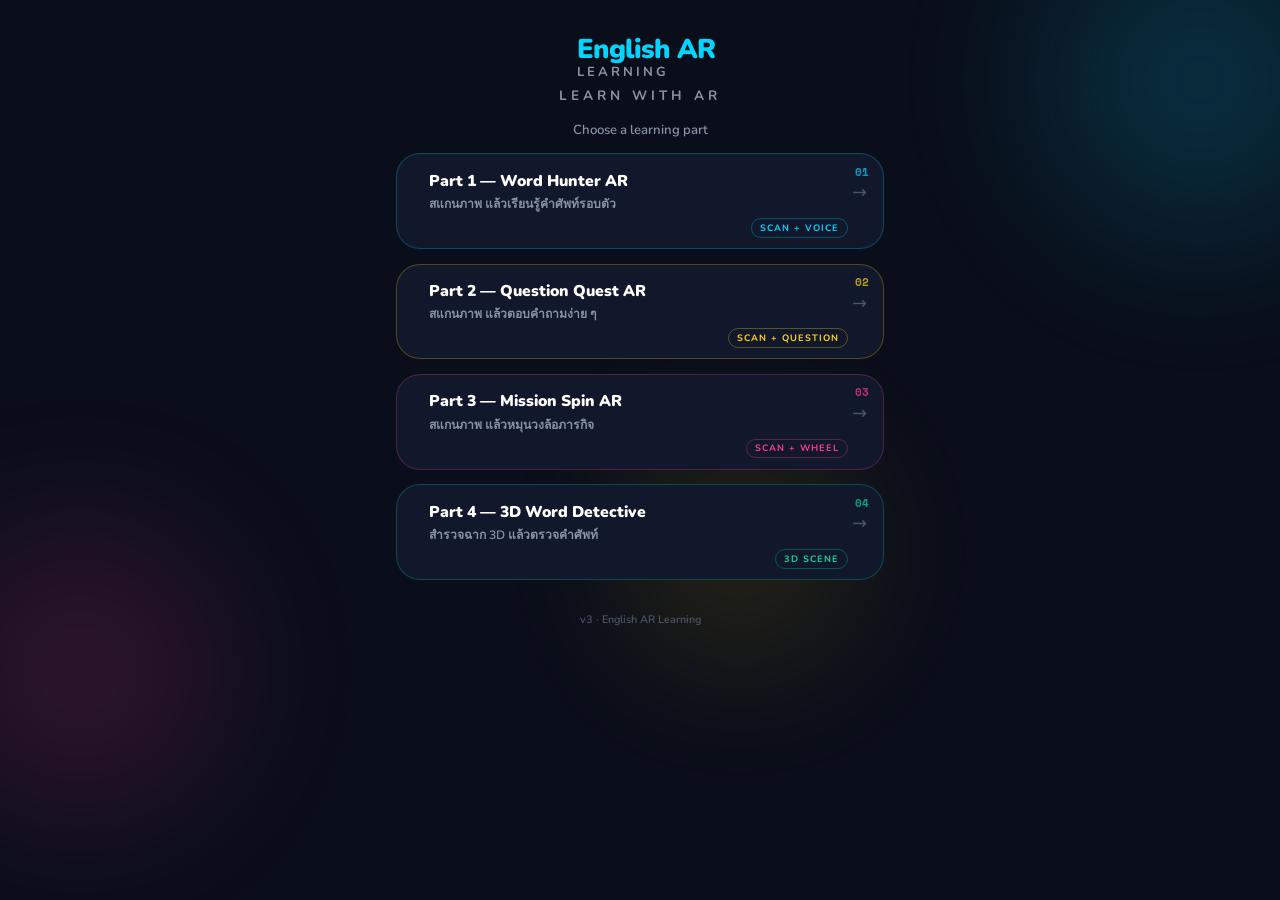
==== commit 0524d64b: "Add files via upload" ====
--- a/index.html
+++ b/index.html
@@ -2,14 +2,14 @@
 <html lang="th">
 <head>
   <meta charset="UTF-8" />
-  <meta name="viewport" content="width=device-width, initial-scale=1.0, maximum-scale=1.0, user-scalable=no" />
+  <meta name="viewport" content="width=device-width, initial-scale=1.0, viewport-fit=cover" />
   <title>English AR Learning</title>
   <meta name="description" content="เรียนภาษาอังกฤษจากบริบทจริงผ่าน AR — สแกน สำรวจ พูด" />
   <meta name="theme-color" content="#0a0e1a" />
   <meta property="og:title" content="English AR Learning" />
   <meta property="og:description" content="Scan · Explore · Speak — เรียนภาษาอังกฤษผ่าน Augmented Reality" />
   <meta property="og:type" content="website" />
-  <link rel="icon" href="data:image/svg+xml,<svg xmlns='http://www.w3.org/2000/svg' viewBox='0 0 100 100'><text y='.9em' font-size='90'>🌐</text></svg>" />
+  <link rel="icon" href="data:image/svg+xml,<svg xmlns='http://www.w3.org/2000/svg' viewBox='0 0 100 100'><text y='.9em' font-size='90'></text></svg>" />
   <link rel="stylesheet" href="style.css" />
   <link href="https://fonts.googleapis.com/css2?family=Nunito:wght@400;600;700;900&family=Space+Mono:wght@700&display=swap" rel="stylesheet" />
 </head>
@@ -20,64 +20,64 @@
 
   <header class="site-header">
     <div class="header-logo">
-      <div class="logo-icon" aria-hidden="true">🌐</div>
+      <div class="logo-icon" aria-hidden="true"></div>
       <div class="logo-text">
         <span class="logo-main">English AR</span>
         <span class="logo-sub">Learning</span>
       </div>
     </div>
-    <p class="header-desc">Scan · Explore · Speak</p>
+    <p class="header-desc">Learn with AR</p>
   </header>
 
   <main class="main-menu">
-    <p class="menu-intro">Choose your learning activity</p>
+    <p class="menu-intro">Choose a learning part</p>
+
     <nav class="parts-grid" aria-label="Learning activities">
-
-      <a class="part-card card-1" href="part1/index.html" aria-label="Part 1 — AR Vocabulary Scanner">
+      <a class="part-card card-1" href="part1/index.html" aria-label="Part 1 — Word Hunter AR">
         <span class="card-num" aria-hidden="true">01</span>
-        <span class="card-icon" aria-hidden="true">🔎</span>
+        <span class="card-icon" aria-hidden="true"></span>
         <span class="card-body">
-          <span class="card-title">Part 1 — AR Vocabulary Scanner</span>
-          <span class="card-desc">Scan images, text, or objects to learn English from real contexts.</span>
+          <span class="card-title">Part 1 — Word Hunter AR</span>
+          <span class="card-desc">สแกนภาพ แล้วเรียนรู้คำศัพท์รอบตัว</span>
         </span>
-        <span class="card-tag" aria-hidden="true">1.1 · 1.2 · 1.3</span>
+        <span class="card-tag" aria-hidden="true">Scan + Voice</span>
         <span class="card-arrow" aria-hidden="true">→</span>
       </a>
 
-      <a class="part-card card-2" href="part2/index.html" aria-label="Part 2 — AR Open Question">
+      <a class="part-card card-2" href="part2/index.html" aria-label="Part 2 — Question Quest AR">
         <span class="card-num" aria-hidden="true">02</span>
-        <span class="card-icon" aria-hidden="true">💬</span>
+        <span class="card-icon" aria-hidden="true"></span>
         <span class="card-body">
-          <span class="card-title">Part 2 — AR Open Question</span>
-          <span class="card-desc">Scan signs or scenes to see English questions and vocabulary.</span>
+          <span class="card-title">Part 2 — Question Quest AR</span>
+          <span class="card-desc">สแกนภาพ แล้วตอบคำถามง่าย ๆ</span>
         </span>
-        <span class="card-tag" aria-hidden="true">2.1 · 2.2</span>
+        <span class="card-tag" aria-hidden="true">Scan + Question</span>
         <span class="card-arrow" aria-hidden="true">→</span>
       </a>
 
-      <a class="part-card card-3" href="part3/index.html" aria-label="Part 3 — AR Answer Mission Wheel">
+      <a class="part-card card-3" href="part3/index.html" aria-label="Part 3 — Mission Spin AR">
         <span class="card-num" aria-hidden="true">03</span>
-        <span class="card-icon" aria-hidden="true">🎡</span>
+        <span class="card-icon" aria-hidden="true"></span>
         <span class="card-body">
-          <span class="card-title">Part 3 — AR Answer Mission Wheel</span>
-          <span class="card-desc">Scan a question and spin the wheel to choose how to answer.</span>
+          <span class="card-title">Part 3 — Mission Spin AR</span>
+          <span class="card-desc">สแกนภาพ แล้วหมุนวงล้อภารกิจ</span>
         </span>
-        <span class="card-tag" aria-hidden="true">3.1</span>
+        <span class="card-tag" aria-hidden="true">Scan + Wheel</span>
         <span class="card-arrow" aria-hidden="true">→</span>
       </a>
 
-      <a class="part-card card-4" href="part4/index.html" aria-label="Part 4 — 3D Vocabulary Correction Game">
+      <a class="part-card card-4" href="part4/index.html" aria-label="Part 4 — 3D Word Detective">
         <span class="card-num" aria-hidden="true">04</span>
-        <span class="card-icon" aria-hidden="true">🧊</span>
+        <span class="card-icon" aria-hidden="true"></span>
         <span class="card-body">
-          <span class="card-title">Part 4 — 3D Vocabulary Game</span>
-          <span class="card-desc">Explore a 3D scene, spot spelling errors and correct vocabulary.</span>
+          <span class="card-title">Part 4 — 3D Word Detective</span>
+          <span class="card-desc">สำรวจฉาก 3D แล้วตรวจคำศัพท์</span>
         </span>
         <span class="card-tag" aria-hidden="true">3D Scene</span>
         <span class="card-arrow" aria-hidden="true">→</span>
       </a>
+    </nav>
 
-    </nav>
     <footer class="site-footer">v3 · English AR Learning</footer>
   </main>
 
--- a/style.css
+++ b/style.css
@@ -62,6 +62,8 @@
   font-family: inherit;
   border: none;
   background: none;
+  -webkit-tap-highlight-color: transparent;
+  touch-action: manipulation;
 }
 
 /* Visible focus ring for keyboard users — never hidden */
@@ -86,8 +88,9 @@
 body.home-page {
   min-height: 100vh;
   min-height: 100dvh;
-  overflow-y: auto;
-  overflow-x: hidden;
+  /* overflow-y intentionally omitted — let the viewport handle scrolling naturally.
+     Setting overflow-y: auto on body causes iOS Safari to treat taps as scroll
+     gestures, making <a> cards non-clickable. */
 }
 
 .bg-orb {
@@ -204,6 +207,8 @@
   overflow: hidden;
   transition: transform 0.18s ease, box-shadow 0.18s ease;
   touch-action: manipulation;
+  cursor: pointer; /* Required: iOS Safari needs this on flex/block <a> to recognise tap */
+  -webkit-tap-highlight-color: transparent;
 }
 .part-card::before {
   content: '';
@@ -213,10 +218,12 @@
   transition: opacity 0.2s;
   border-radius: inherit;
   pointer-events: none;
+  z-index: 0;
 }
 .part-card:hover::before, .part-card:active::before { opacity: 1; }
 .part-card:active { transform: scale(0.97); }
-.part-card > * { position: relative; z-index: 1; }
+/* REMOVED: .part-card > * { z-index: 1 } — was creating stacking contexts inside <a>
+   that caused touch events to not bubble correctly on iOS Safari. */
 
 /* Per-card accent colors */
 .card-1 { border-color: rgba(0,212,255,0.25); }
@@ -287,9 +294,11 @@
    ================================================================ */
 body.submenu-page {
   min-height: 100vh;
+  min-height: 100dvh;
   background:
     radial-gradient(circle at 20% 0%, rgba(56,189,248,.22), transparent 34%),
     linear-gradient(160deg, #06111f, #111827);
+  /* No overflow restriction — let the viewport scroll naturally */
 }
 
 .submenu-wrap {
@@ -311,6 +320,8 @@
   font-size: 0.88rem;
   transition: background 0.15s;
   touch-action: manipulation;
+  cursor: pointer;
+  -webkit-tap-highlight-color: transparent;
 }
 .back-link:hover   { background: rgba(255,255,255,.16); }
 .back-link:active  { background: rgba(255,255,255,.2); }
@@ -324,7 +335,7 @@
 
 .submenu-lead {
   color: #cbd5e1;
-  font-weight: 650;
+  font-weight: 600;
   line-height: 1.55;
   margin: 0 0 20px;
   font-size: 0.95rem;
@@ -347,6 +358,8 @@
   min-height: 160px;
   transition: transform .18s ease, background .18s ease;
   touch-action: manipulation;
+  cursor: pointer;
+  -webkit-tap-highlight-color: transparent;
 }
 .submenu-card:hover  { transform: translateY(-3px); background: rgba(255,255,255,.13); }
 .submenu-card:active { transform: scale(.98); }
@@ -360,7 +373,7 @@
 }
 
 .submenu-card h2    { font-size: 22px; margin: 12px 0 7px; }
-.submenu-card p     { color: #dbeafe; line-height: 1.5; font-weight: 650; font-size: 0.86rem; }
+.submenu-card p     { color: #dbeafe; line-height: 1.5; font-weight: 600; font-size: 0.86rem; }
 
 .submenu-note {
   margin-top: 18px;
@@ -440,6 +453,8 @@
   -webkit-backdrop-filter: blur(12px);
   transition: background .12s;
   touch-action: manipulation;
+  cursor: pointer;
+  -webkit-tap-highlight-color: transparent;
 }
 .ar-back:hover  { background: rgba(15,23,42,.85); }
 .ar-back:active { transform: scale(.97); }
@@ -774,6 +789,8 @@
   -webkit-backdrop-filter: blur(12px);
   transition: background .12s;
   touch-action: manipulation;
+  cursor: pointer;
+  -webkit-tap-highlight-color: transparent;
 }
 .top-back:hover  { background: rgba(15,23,42,.88); }
 .top-back:active { transform: scale(.97); }
@@ -1029,3 +1046,18 @@
   .game-hud  { grid-template-columns: 1fr; }
   .submit-btn { width: 100%; }
 }
+
+/* ================================================================
+   FIX: Part 3 Start screen / Home button touch layer
+   Keeps the Home button clickable while the start overlay is visible.
+   ================================================================ */
+body.ar-page .ar-topbar {
+  z-index: 120 !important;
+}
+
+body.ar-page .ar-back,
+body.ar-page .top-back {
+  position: relative;
+  z-index: 121 !important;
+  pointer-events: auto !important;
+}
